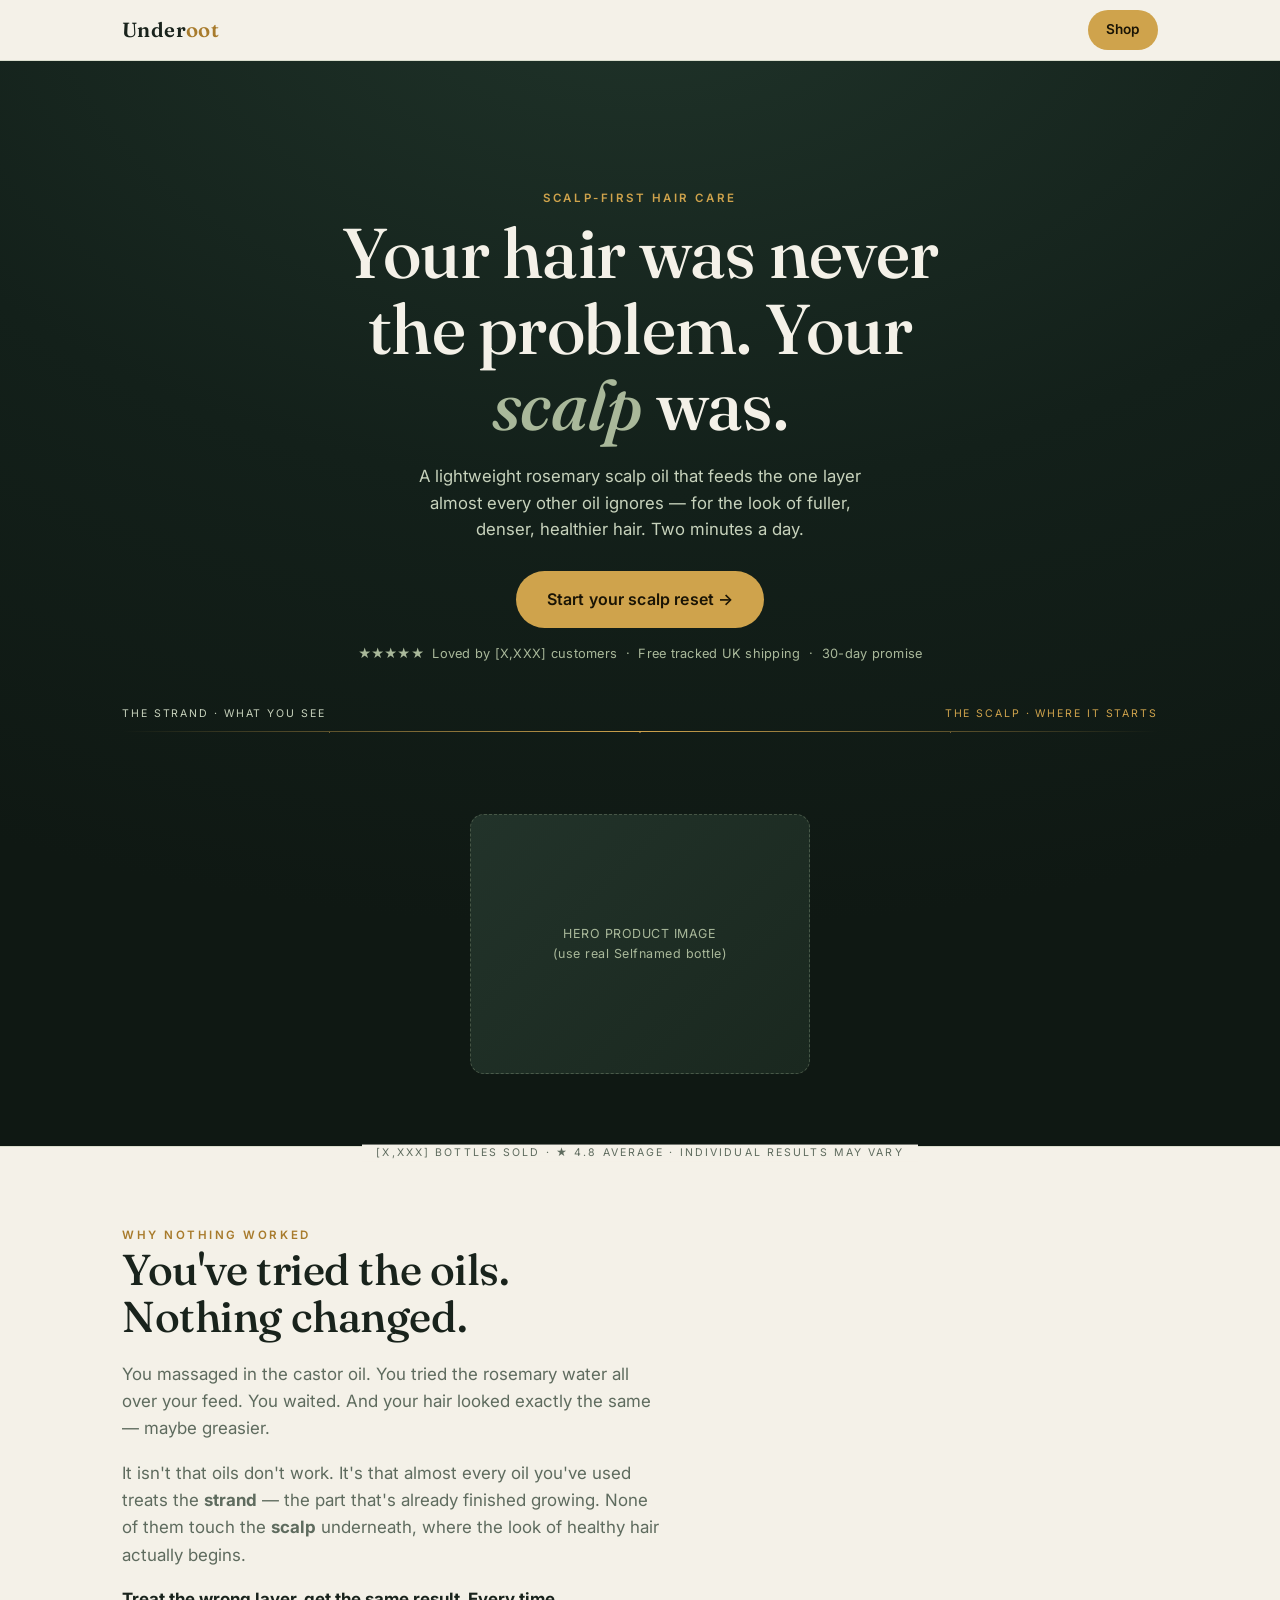
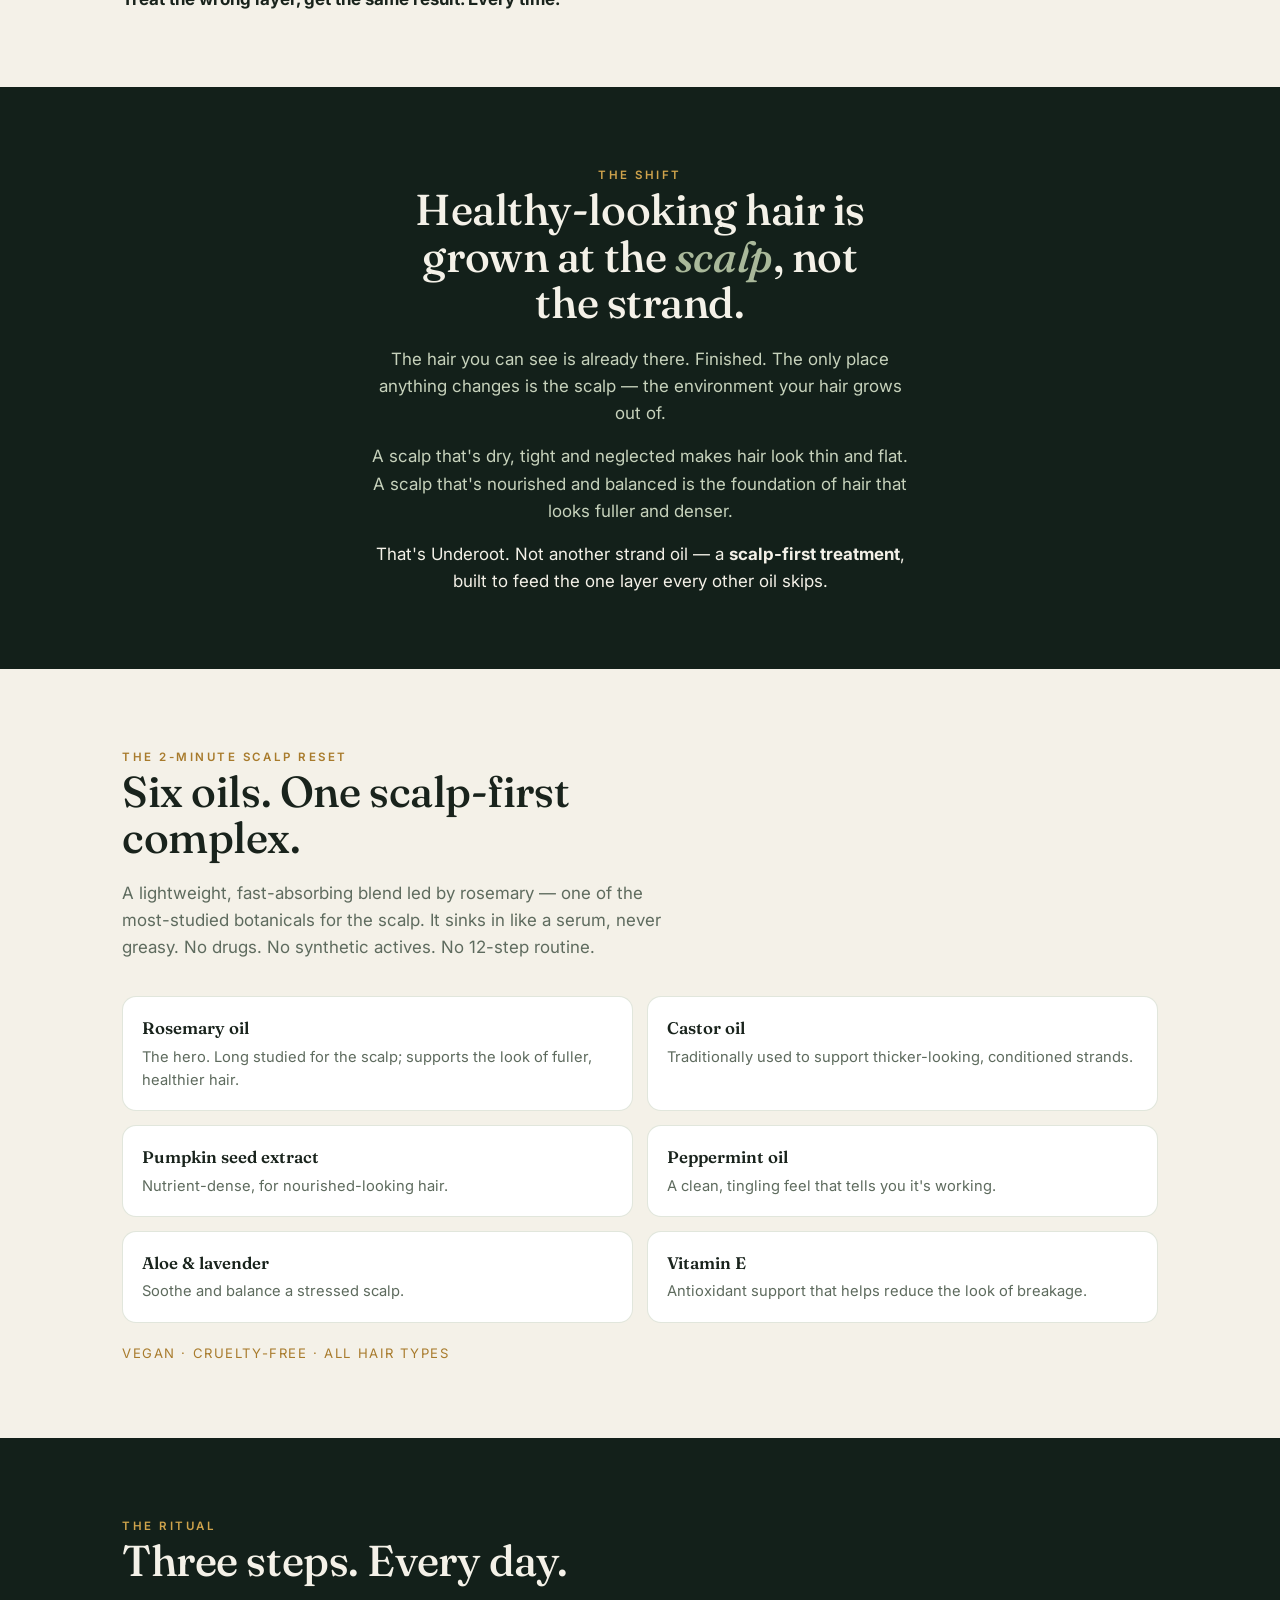
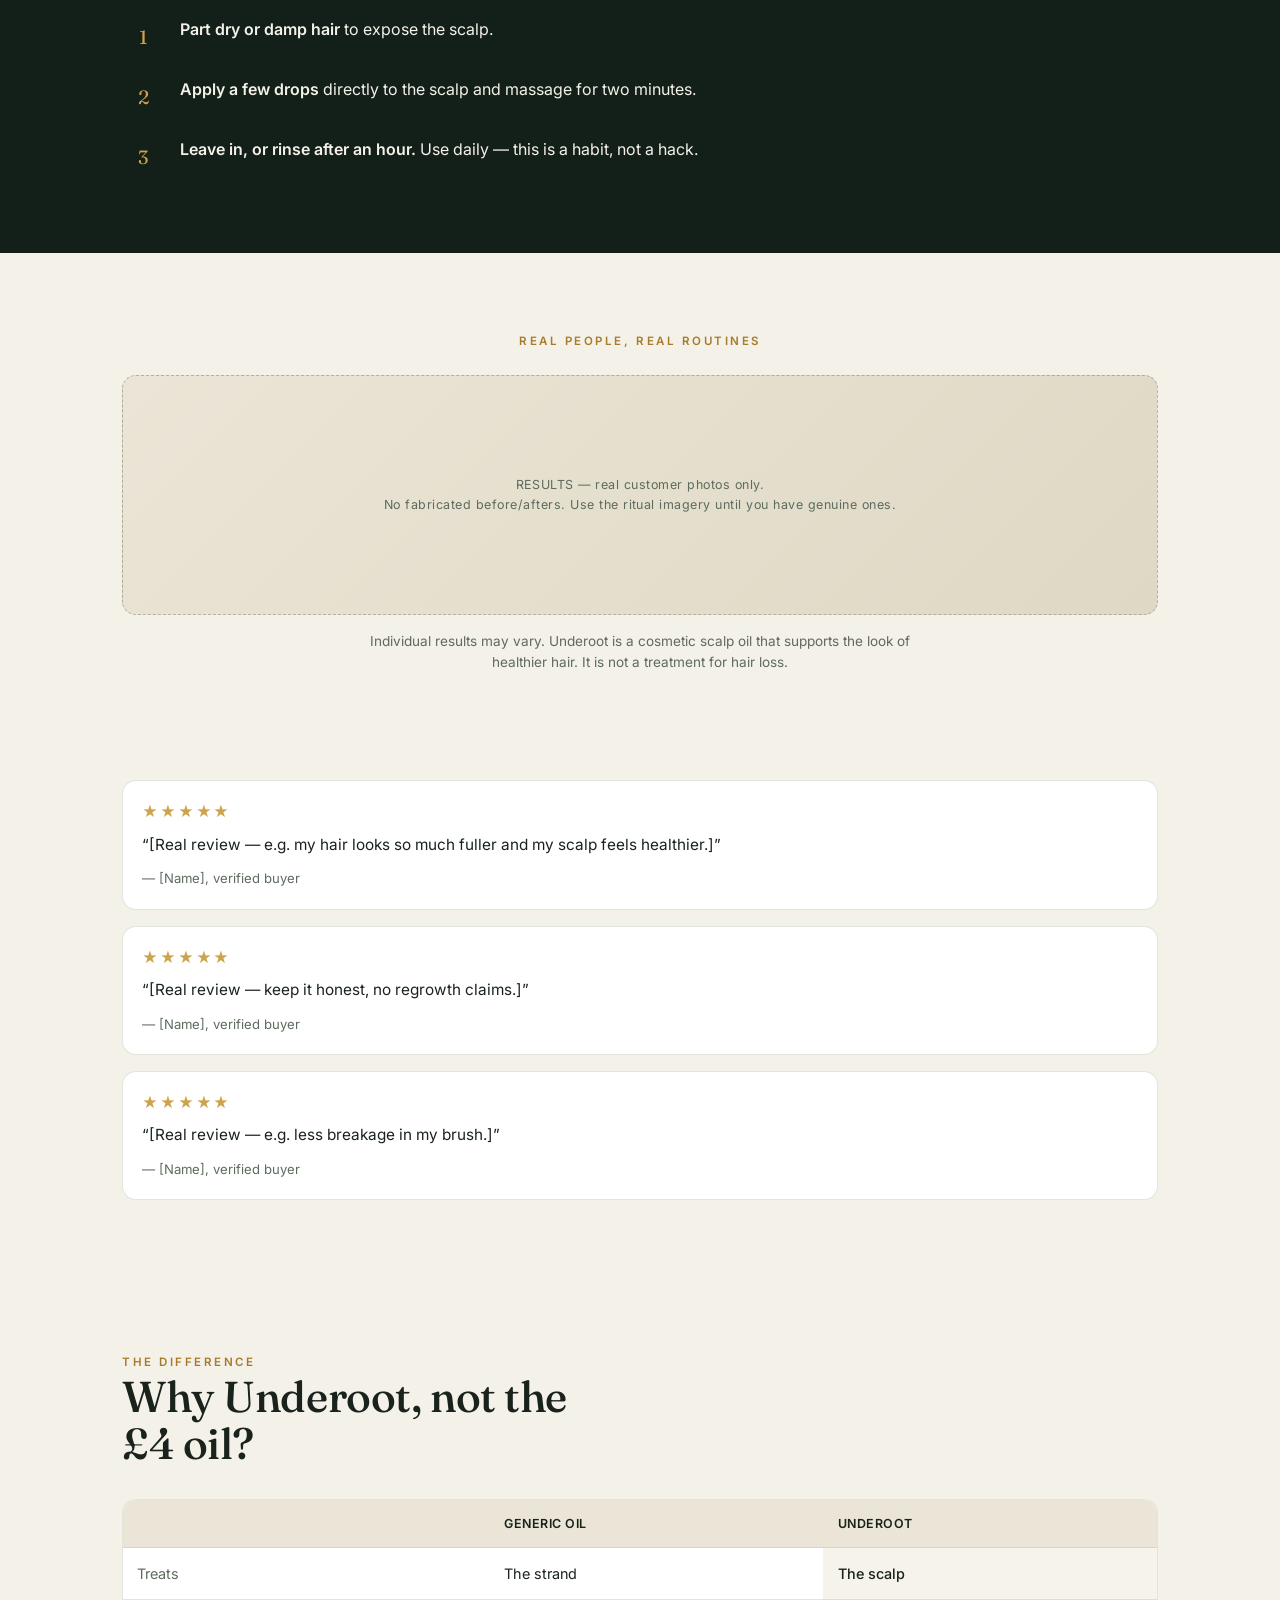
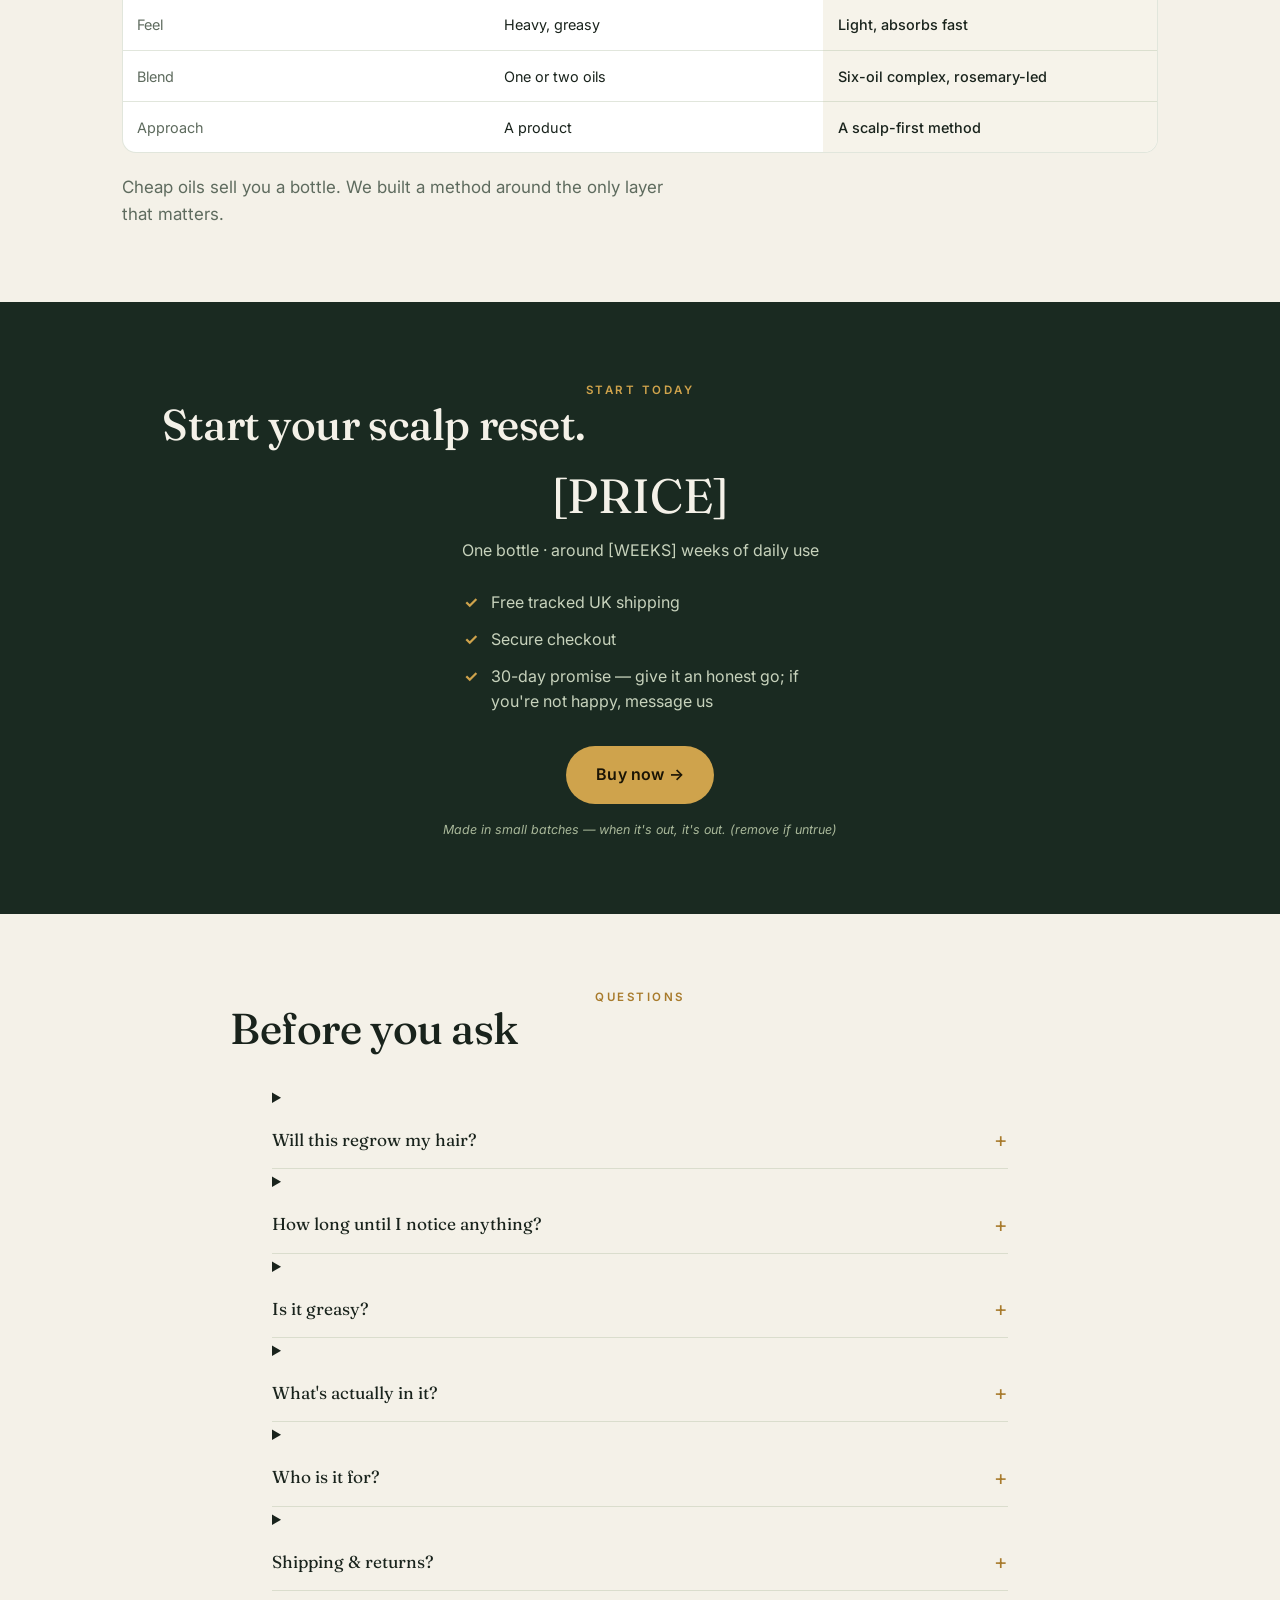
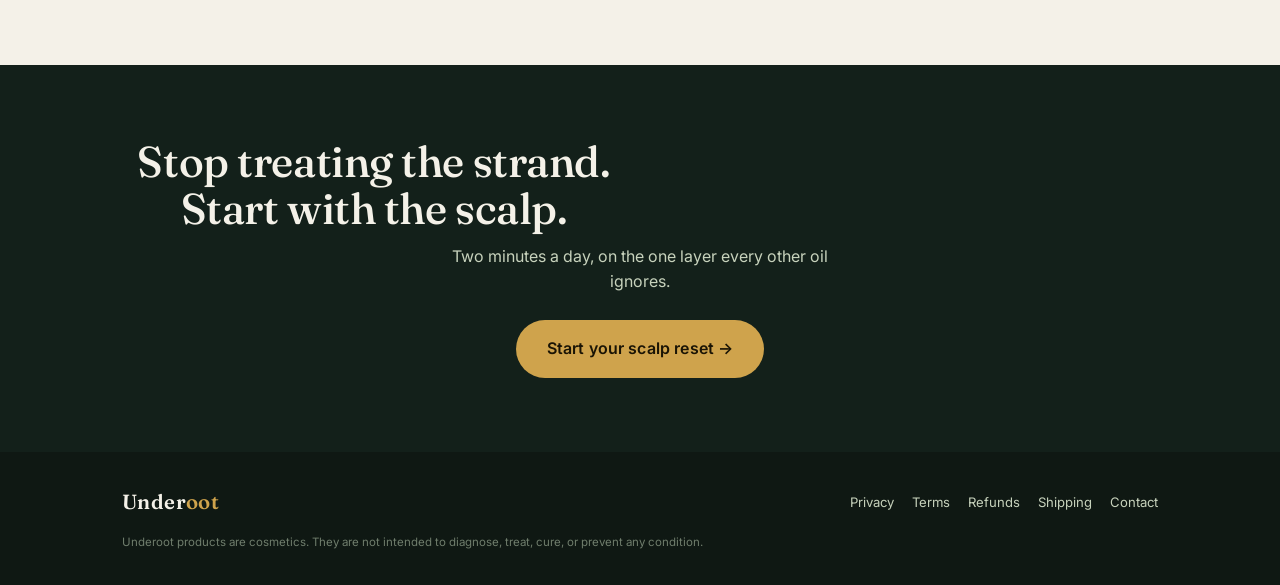
==== index.html @ c4c401a4 "Initial commit: Underoot store site Static single-product store (HTML/CSS, no build step) for Cloudf" ====
<!DOCTYPE html>
<html lang="en-GB">
<head>
<meta charset="UTF-8" />
<meta name="viewport" content="width=device-width, initial-scale=1.0" />
<title>Underoot — Rosemary Scalp Oil | Fuller-looking hair starts at the scalp</title>
<meta name="description" content="A lightweight rosemary scalp oil that feeds the layer every other oil ignores — for the look of fuller, healthier hair. Two minutes a day." />

<!--  ════════════════════════════════════════════════════════════
      FILL BEFORE PUBLISHING
      • [STRIPE_LINK]  → your Stripe Payment Link (every Buy button)
      • [PRICE]        → your price, e.g. £24
      • [WEEKS]        → how long one bottle lasts, e.g. 6–8
      • images         → replace the .ph placeholders (see image-prompts.md)
      • reviews        → replace the 3 placeholder cards with REAL reviews
      • "Organic"      → only keep in the name if the formula is certified organic
      • TikTok pixel   → paste in the slot marked below
      ════════════════════════════════════════════════════════════ -->

<link rel="preconnect" href="https://fonts.googleapis.com" />
<link rel="preconnect" href="https://fonts.gstatic.com" crossorigin />
<link href="https://fonts.googleapis.com/css2?family=Fraunces:ital,opsz,wght@0,9..144,400;0,9..144,500;0,9..144,600;1,9..144,400&family=Inter:wght@400;500;600&display=swap" rel="stylesheet" />

<!-- TIKTOK PIXEL SLOT — paste your pixel script here -->

<style>
  :root{
    --soil:#13201A; --soil-2:#1A2A21; --rosemary:#3E5C46;
    --sage:#A9B89A; --sage-2:#C7D2BC; --oil:#CFA34C; --oil-deep:#A87B2C;
    --paper:#F4F1E8; --paper-2:#EAE5D6; --ink:#19231C; --muted:#5E6B5E;
    --line: rgba(169,184,154,.35);
    --maxw: 1080px;
  }
  *{box-sizing:border-box;margin:0;padding:0}
  html{scroll-behavior:smooth}
  body{font-family:"Inter",system-ui,sans-serif;color:var(--ink);background:var(--paper);line-height:1.6;-webkit-font-smoothing:antialiased}
  h1,h2,h3{font-family:"Fraunces",Georgia,serif;font-weight:500;line-height:1.08;letter-spacing:-.01em}
  img{max-width:100%;display:block}
  a{color:inherit}
  .wrap{max-width:var(--maxw);margin:0 auto;padding:0 22px}
  .eyebrow{font-family:"Inter";font-size:.72rem;font-weight:600;letter-spacing:.22em;text-transform:uppercase;color:var(--oil-deep)}
  .eyebrow.on-dark{color:var(--oil)}

  /* image placeholders */
  .ph{background:linear-gradient(135deg,var(--paper-2),#dfd8c4);border:1px dashed rgba(25,35,28,.25);border-radius:14px;display:flex;align-items:center;justify-content:center;color:var(--muted);font-size:.78rem;letter-spacing:.04em;text-align:center;padding:1rem;min-height:240px}
  .ph.dark{background:linear-gradient(135deg,#22332a,#1a281f);border-color:rgba(169,184,154,.3);color:var(--sage)}

  /* buttons */
  .btn{display:inline-block;background:var(--oil);color:#1a1405;font-weight:600;font-size:1rem;padding:1rem 1.9rem;border-radius:999px;text-decoration:none;letter-spacing:.01em;transition:transform .15s ease, background .2s ease;border:none;cursor:pointer}
  .btn:hover{background:#dcb05c;transform:translateY(-2px)}
  .btn:focus-visible{outline:3px solid var(--rosemary);outline-offset:3px}
  .btn-sm{padding:.6rem 1.15rem;font-size:.85rem}

  /* header */
  header{position:sticky;top:0;z-index:50;background:rgba(244,241,232,.86);backdrop-filter:blur(10px);border-bottom:1px solid var(--line);transition:padding .2s ease}
  .hdr{display:flex;align-items:center;justify-content:space-between;height:60px}
  .mark{font-family:"Fraunces";font-weight:600;font-size:1.28rem;letter-spacing:.02em}
  .mark span{color:var(--oil-deep)}

  /* SURFACE LINE — the signature */
  .surface{position:relative;text-align:center;padding:0;margin:0}
  .surface-line{height:1px;background:var(--line);position:relative}
  .surface-tag{position:relative;display:inline-block;background:var(--paper);padding:0 14px;transform:translateY(-50%);font-size:.66rem;letter-spacing:.2em;text-transform:uppercase;color:var(--muted)}

  /* HERO */
  .hero{background:radial-gradient(120% 90% at 50% -10%, #20342a 0%, var(--soil) 55%, #0f1813 100%);color:var(--paper);position:relative;overflow:hidden}
  .hero .wrap{padding-top:54px;padding-bottom:0}
  .hero h1{font-size:clamp(2.3rem,8vw,4.1rem);color:var(--paper);max-width:14ch;margin:.5rem auto 0;text-align:center}
  .hero h1 em{font-style:italic;color:var(--sage)}
  .hero .sub{max-width:30rem;margin:1.2rem auto 0;text-align:center;color:var(--sage-2);font-size:1.05rem}
  .hero .cta-row{text-align:center;margin-top:1.7rem}
  .hero .trust{text-align:center;color:var(--sage);font-size:.8rem;margin-top:1rem;letter-spacing:.02em}
  .hero .eyebrow{display:block;text-align:center}

  /* the above/below dramatisation */
  .threshold{margin-top:2.6rem;position:relative}
  .threshold .label{display:flex;justify-content:space-between;font-size:.66rem;letter-spacing:.18em;text-transform:uppercase}
  .threshold .above{color:var(--sage-2)}
  .threshold .below{color:var(--oil)}
  .threshold .rule{height:1px;background:linear-gradient(90deg,transparent,var(--oil),transparent);margin:.5rem 0 0}
  .threshold .roots{height:46px;background:
     radial-gradient(2px 2px at 20% 0,var(--oil) 40%,transparent 41%),
     radial-gradient(2px 2px at 50% 0,var(--oil) 40%,transparent 41%),
     radial-gradient(2px 2px at 80% 0,var(--oil) 40%,transparent 41%);
     opacity:.5}
  .hero-prod{max-width:300px;margin:1.4rem auto -2px;position:relative;z-index:2}
  .hero-prod .ph{min-height:260px}

  /* generic section */
  section{padding:74px 0}
  .center{text-align:center}
  .lead{font-size:1.06rem;color:var(--muted);max-width:34rem}
  .center .lead{margin-left:auto;margin-right:auto}
  h2{font-size:clamp(1.8rem,5.5vw,2.7rem);max-width:18ch}
  .center h2{margin-left:auto;margin-right:auto}
  h2 em{font-style:italic;color:var(--rosemary)}

  /* dark argument sections */
  .dark{background:var(--soil);color:var(--paper)}
  .dark h2{color:var(--paper)}
  .dark h2 em{color:var(--sage)}
  .dark .lead{color:var(--sage-2)}

  /* problem */
  .stack > * + *{margin-top:1.1rem}

  /* ingredients grid */
  .ing{display:grid;grid-template-columns:1fr;gap:14px;margin-top:2.2rem}
  .ing .item{background:#fff;border:1px solid var(--line);border-radius:14px;padding:1.1rem 1.2rem}
  .ing .item b{font-family:"Fraunces";font-weight:600;font-size:1.05rem}
  .ing .item p{font-size:.92rem;color:var(--muted);margin-top:.25rem}
  .ing-foot{margin-top:1.3rem;font-size:.82rem;letter-spacing:.12em;text-transform:uppercase;color:var(--oil-deep)}

  /* steps */
  .steps{counter-reset:s;margin-top:2rem;display:grid;gap:18px}
  .steps li{list-style:none;display:flex;gap:16px;align-items:flex-start}
  .steps li::before{counter-increment:s;content:counter(s);flex:0 0 42px;height:42px;border-radius:50%;background:var(--soil);color:var(--oil);font-family:"Fraunces";font-size:1.2rem;display:flex;align-items:center;justify-content:center}
  .steps li b{font-weight:600}

  /* compare table */
  .cmp{margin-top:2rem;border:1px solid var(--line);border-radius:14px;overflow:hidden;background:#fff}
  .cmp .row{display:grid;grid-template-columns:1.1fr 1fr 1fr;font-size:.9rem}
  .cmp .row > div{padding:.85rem .9rem;border-bottom:1px solid var(--line)}
  .cmp .row:last-child > div{border-bottom:none}
  .cmp .head div{font-weight:600;background:var(--paper-2);font-size:.78rem;letter-spacing:.04em;text-transform:uppercase}
  .cmp .row .us{background:#f6f3ea;font-weight:500}
  .cmp .lbl{color:var(--muted)}

  /* reviews */
  .revs{display:grid;gap:16px;margin-top:2rem}
  .rev{background:#fff;border:1px solid var(--line);border-radius:14px;padding:1.2rem}
  .stars{color:var(--oil);letter-spacing:.12em;font-size:.95rem}
  .rev p{margin-top:.5rem;font-size:.96rem}
  .rev .who{margin-top:.7rem;font-size:.82rem;color:var(--muted)}

  /* offer */
  .offer{background:var(--soil-2);color:var(--paper);text-align:center}
  .offer h2{color:var(--paper)}
  .price{font-family:"Fraunces";font-size:3rem;margin:.6rem 0 .2rem}
  .offer ul{list-style:none;margin:1.3rem auto 1.6rem;max-width:22rem;text-align:left}
  .offer ul li{padding:.35rem 0 .35rem 1.7rem;position:relative;color:var(--sage-2)}
  .offer ul li::before{content:"✓";position:absolute;left:0;color:var(--oil);font-weight:700}
  .small-batch{font-size:.78rem;color:var(--sage);margin-top:1rem;font-style:italic}

  /* faq */
  .faq{max-width:46rem;margin:2rem auto 0}
  .q{border-bottom:1px solid var(--line)}
  .q button{width:100%;text-align:left;background:none;border:none;padding:1.15rem 2rem 1.15rem 0;font-family:"Fraunces";font-size:1.08rem;color:var(--ink);cursor:pointer;position:relative}
  .q button::after{content:"+";position:absolute;right:0;top:50%;transform:translateY(-50%);font-family:"Inter";color:var(--oil-deep);font-size:1.3rem;transition:transform .2s}
  .q[open] button::after{content:"–"}
  .q .a{padding:0 0 1.15rem;color:var(--muted);font-size:.96rem;max-width:42rem}

  /* final + footer */
  .final{background:var(--soil);color:var(--paper);text-align:center}
  .final h2{color:var(--paper);margin-bottom:.7rem}
  .final p{color:var(--sage-2);max-width:26rem;margin:0 auto 1.6rem}
  footer{background:#0f1813;color:var(--sage);padding:34px 0;font-size:.82rem}
  .foot{display:flex;flex-wrap:wrap;gap:10px 22px;align-items:center;justify-content:space-between}
  .foot a{color:var(--sage-2);text-decoration:none}
  .foot a:hover{color:var(--oil)}
  .disc{color:#6f7d6c;font-size:.72rem;margin-top:14px;max-width:46rem}

  /* reveal */
  .rv{opacity:0;transform:translateY(14px);transition:opacity .6s ease,transform .6s ease}
  .rv.in{opacity:1;transform:none}
  @media (prefers-reduced-motion:reduce){.rv{opacity:1;transform:none;transition:none}}

  /* larger screens */
  @media(min-width:760px){
    .ing{grid-template-columns:1fr 1fr}
    .hero-prod{max-width:340px}
    .hero h1{font-size:clamp(3rem,6vw,4.4rem)}
    .threshold .roots{height:60px}
  }
</style>
</head>
<body>

<header>
  <div class="wrap hdr">
    <div class="mark">Under<span>oot</span></div>
    <a class="btn btn-sm" href="[STRIPE_LINK]">Shop</a>
  </div>
</header>

<!-- HERO -->
<section class="hero">
  <div class="wrap">
    <span class="eyebrow on-dark">Scalp-first hair care</span>
    <h1>Your hair was never the problem. Your <em>scalp</em> was.</h1>
    <p class="sub">A lightweight rosemary scalp oil that feeds the one layer almost every other oil ignores — for the look of fuller, denser, healthier hair. Two minutes a day.</p>
    <div class="cta-row"><a class="btn" href="[STRIPE_LINK]">Start your scalp reset →</a></div>
    <p class="trust">★★★★★ &nbsp;Loved by [X,XXX] customers &nbsp;·&nbsp; Free tracked UK shipping &nbsp;·&nbsp; 30-day promise</p>

    <div class="threshold">
      <div class="label"><span class="above">The strand · what you see</span><span class="below">The scalp · where it starts</span></div>
      <div class="rule"></div>
      <div class="roots"></div>
    </div>
    <div class="hero-prod"><div class="ph dark">HERO PRODUCT IMAGE<br>(use real Selfnamed bottle)</div></div>
  </div>
</section>

<!-- social proof bar -->
<div class="surface"><div class="surface-line"><span class="surface-tag">[X,XXX] bottles sold · ★ 4.8 average · individual results may vary</span></div></div>

<!-- PROBLEM -->
<section>
  <div class="wrap rv">
    <span class="eyebrow">Why nothing worked</span>
    <h2>You've tried the oils. Nothing changed.</h2>
    <div class="stack" style="margin-top:1.3rem">
      <p class="lead">You massaged in the castor oil. You tried the rosemary water all over your feed. You waited. And your hair looked exactly the same — maybe greasier.</p>
      <p class="lead">It isn't that oils don't work. It's that almost every oil you've used treats the <b>strand</b> — the part that's already finished growing. None of them touch the <b>scalp</b> underneath, where the look of healthy hair actually begins.</p>
      <p class="lead" style="color:var(--ink)"><b>Treat the wrong layer, get the same result. Every time.</b></p>
    </div>
  </div>
</section>

<!-- MECHANISM (dark argument) -->
<section class="dark">
  <div class="wrap center rv">
    <span class="eyebrow on-dark">The shift</span>
    <h2>Healthy-looking hair is grown at the <em>scalp</em>, not the strand.</h2>
    <p class="lead" style="margin-top:1.2rem">The hair you can see is already there. Finished. The only place anything changes is the scalp — the environment your hair grows out of.</p>
    <p class="lead" style="margin-top:1rem">A scalp that's dry, tight and neglected makes hair look thin and flat. A scalp that's nourished and balanced is the foundation of hair that looks fuller and denser.</p>
    <p class="lead" style="margin-top:1rem;color:var(--paper)">That's Underoot. Not another strand oil — a <b>scalp-first treatment</b>, built to feed the one layer every other oil skips.</p>
  </div>
</section>

<!-- PRODUCT + INGREDIENTS -->
<section>
  <div class="wrap rv">
    <span class="eyebrow">The 2-minute scalp reset</span>
    <h2>Six oils. One scalp-first complex.</h2>
    <p class="lead" style="margin-top:1.1rem">A lightweight, fast-absorbing blend led by rosemary — one of the most-studied botanicals for the scalp. It sinks in like a serum, never greasy. No drugs. No synthetic actives. No 12-step routine.</p>
    <div class="ing">
      <div class="item"><b>Rosemary oil</b><p>The hero. Long studied for the scalp; supports the look of fuller, healthier hair.</p></div>
      <div class="item"><b>Castor oil</b><p>Traditionally used to support thicker-looking, conditioned strands.</p></div>
      <div class="item"><b>Pumpkin seed extract</b><p>Nutrient-dense, for nourished-looking hair.</p></div>
      <div class="item"><b>Peppermint oil</b><p>A clean, tingling feel that tells you it's working.</p></div>
      <div class="item"><b>Aloe &amp; lavender</b><p>Soothe and balance a stressed scalp.</p></div>
      <div class="item"><b>Vitamin E</b><p>Antioxidant support that helps reduce the look of breakage.</p></div>
    </div>
    <p class="ing-foot">Vegan · cruelty-free · all hair types</p>
  </div>
</section>

<!-- HOW TO USE -->
<section class="dark">
  <div class="wrap rv">
    <span class="eyebrow on-dark">The ritual</span>
    <h2>Three steps. Every day.</h2>
    <ul class="steps">
      <li><div><b>Part dry or damp hair</b> to expose the scalp.</div></li>
      <li><div><b>Apply a few drops</b> directly to the scalp and massage for two minutes.</div></li>
      <li><div><b>Leave in, or rinse after an hour.</b> Use daily — this is a habit, not a hack.</div></li>
    </ul>
  </div>
</section>

<!-- RESULTS placeholder -->
<section>
  <div class="wrap center rv">
    <span class="eyebrow">Real people, real routines</span>
    <div class="ph" style="margin-top:1.4rem">RESULTS — real customer photos only.<br>No fabricated before/afters. Use the ritual imagery until you have genuine ones.</div>
    <p class="lead" style="margin-top:1rem;font-size:.85rem">Individual results may vary. Underoot is a cosmetic scalp oil that supports the look of healthier hair. It is not a treatment for hair loss.</p>
  </div>
</section>

<!-- REVIEWS placeholder -->
<section style="padding-top:0">
  <div class="wrap rv">
    <div class="revs">
      <!-- REPLACE WITH REAL REVIEWS -->
      <div class="rev"><div class="stars">★★★★★</div><p>“[Real review — e.g. my hair looks so much fuller and my scalp feels healthier.]”</p><div class="who">— [Name], verified buyer</div></div>
      <div class="rev"><div class="stars">★★★★★</div><p>“[Real review — keep it honest, no regrowth claims.]”</p><div class="who">— [Name], verified buyer</div></div>
      <div class="rev"><div class="stars">★★★★★</div><p>“[Real review — e.g. less breakage in my brush.]”</p><div class="who">— [Name], verified buyer</div></div>
    </div>
  </div>
</section>

<!-- WHY US -->
<section>
  <div class="wrap rv">
    <span class="eyebrow">The difference</span>
    <h2>Why Underoot, not the £4 oil?</h2>
    <div class="cmp">
      <div class="row head"><div></div><div>Generic oil</div><div>Underoot</div></div>
      <div class="row"><div class="lbl">Treats</div><div>The strand</div><div class="us">The scalp</div></div>
      <div class="row"><div class="lbl">Feel</div><div>Heavy, greasy</div><div class="us">Light, absorbs fast</div></div>
      <div class="row"><div class="lbl">Blend</div><div>One or two oils</div><div class="us">Six-oil complex, rosemary-led</div></div>
      <div class="row"><div class="lbl">Approach</div><div>A product</div><div class="us">A scalp-first method</div></div>
    </div>
    <p class="lead" style="margin-top:1.3rem">Cheap oils sell you a bottle. We built a method around the only layer that matters.</p>
  </div>
</section>

<!-- OFFER -->
<section class="offer">
  <div class="wrap rv">
    <span class="eyebrow on-dark">Start today</span>
    <h2>Start your scalp reset.</h2>
    <div class="price">[PRICE]</div>
    <p style="color:var(--sage-2)">One bottle · around [WEEKS] weeks of daily use</p>
    <ul>
      <li>Free tracked UK shipping</li>
      <li>Secure checkout</li>
      <li>30-day promise — give it an honest go; if you're not happy, message us</li>
    </ul>
    <a class="btn" href="[STRIPE_LINK]">Buy now →</a>
    <p class="small-batch">Made in small batches — when it's out, it's out. (remove if untrue)</p>
  </div>
</section>

<!-- FAQ -->
<section>
  <div class="wrap rv">
    <span class="eyebrow center" style="display:block;text-align:center">Questions</span>
    <h2 class="center">Before you ask</h2>
    <div class="faq">
      <details class="q"><summary><button type="button">Will this regrow my hair?</button></summary><div class="a">No — and any oil that promises that is lying to you. Underoot is a cosmetic scalp oil, not a medicine. It supports a healthier-looking scalp and the look of fuller, denser hair; it does not treat hair loss or baldness. Results vary from person to person.</div></details>
      <details class="q"><summary><button type="button">How long until I notice anything?</button></summary><div class="a">Hair changes slowly. Give it consistent daily use over several weeks. There's no overnight version — anyone who tells you otherwise is selling a fantasy.</div></details>
      <details class="q"><summary><button type="button">Is it greasy?</button></summary><div class="a">No. It's lightweight and absorbs like a serum, so you can use it and get on with your day.</div></details>
      <details class="q"><summary><button type="button">What's actually in it?</button></summary><div class="a">Six plant oils led by rosemary — the full list is above. Vegan, cruelty-free, no synthetic actives.</div></details>
      <details class="q"><summary><button type="button">Who is it for?</button></summary><div class="a">Anyone who wants fuller, healthier-looking hair and has been let down by oils that sit on top and do nothing. All hair types.</div></details>
      <details class="q"><summary><button type="button">Shipping &amp; returns?</button></summary><div class="a">[Free tracked UK shipping, ~X days. 30-day promise — fill in your policy.]</div></details>
    </div>
  </div>
</section>

<!-- FINAL -->
<section class="final">
  <div class="wrap rv">
    <h2>Stop treating the strand.<br>Start with the scalp.</h2>
    <p>Two minutes a day, on the one layer every other oil ignores.</p>
    <a class="btn" href="[STRIPE_LINK]">Start your scalp reset →</a>
  </div>
</section>

<footer>
  <div class="wrap">
    <div class="foot">
      <div class="mark" style="color:var(--paper)">Under<span style="color:var(--oil)">oot</span></div>
      <div style="display:flex;gap:18px;flex-wrap:wrap">
        <a href="/privacy">Privacy</a><a href="/terms">Terms</a><a href="/refunds">Refunds</a><a href="/shipping">Shipping</a><a href="/contact">Contact</a>
      </div>
    </div>
    <p class="disc">Underoot products are cosmetics. They are not intended to diagnose, treat, cure, or prevent any condition.</p>
  </div>
</footer>

<script>
  // reveal on scroll
  const rv=document.querySelectorAll('.rv');
  if('IntersectionObserver' in window && !matchMedia('(prefers-reduced-motion:reduce)').matches){
    const io=new IntersectionObserver((es)=>es.forEach(e=>{if(e.isIntersecting){e.target.classList.add('in');io.unobserve(e.target)}}),{threshold:.12});
    rv.forEach(el=>io.observe(el));
  } else { rv.forEach(el=>el.classList.add('in')); }

  // single-open FAQ
  const ds=document.querySelectorAll('.faq details');
  ds.forEach(d=>d.addEventListener('toggle',()=>{ if(d.open) ds.forEach(o=>{if(o!==d)o.open=false}); }));
</script>
</body>
</html>
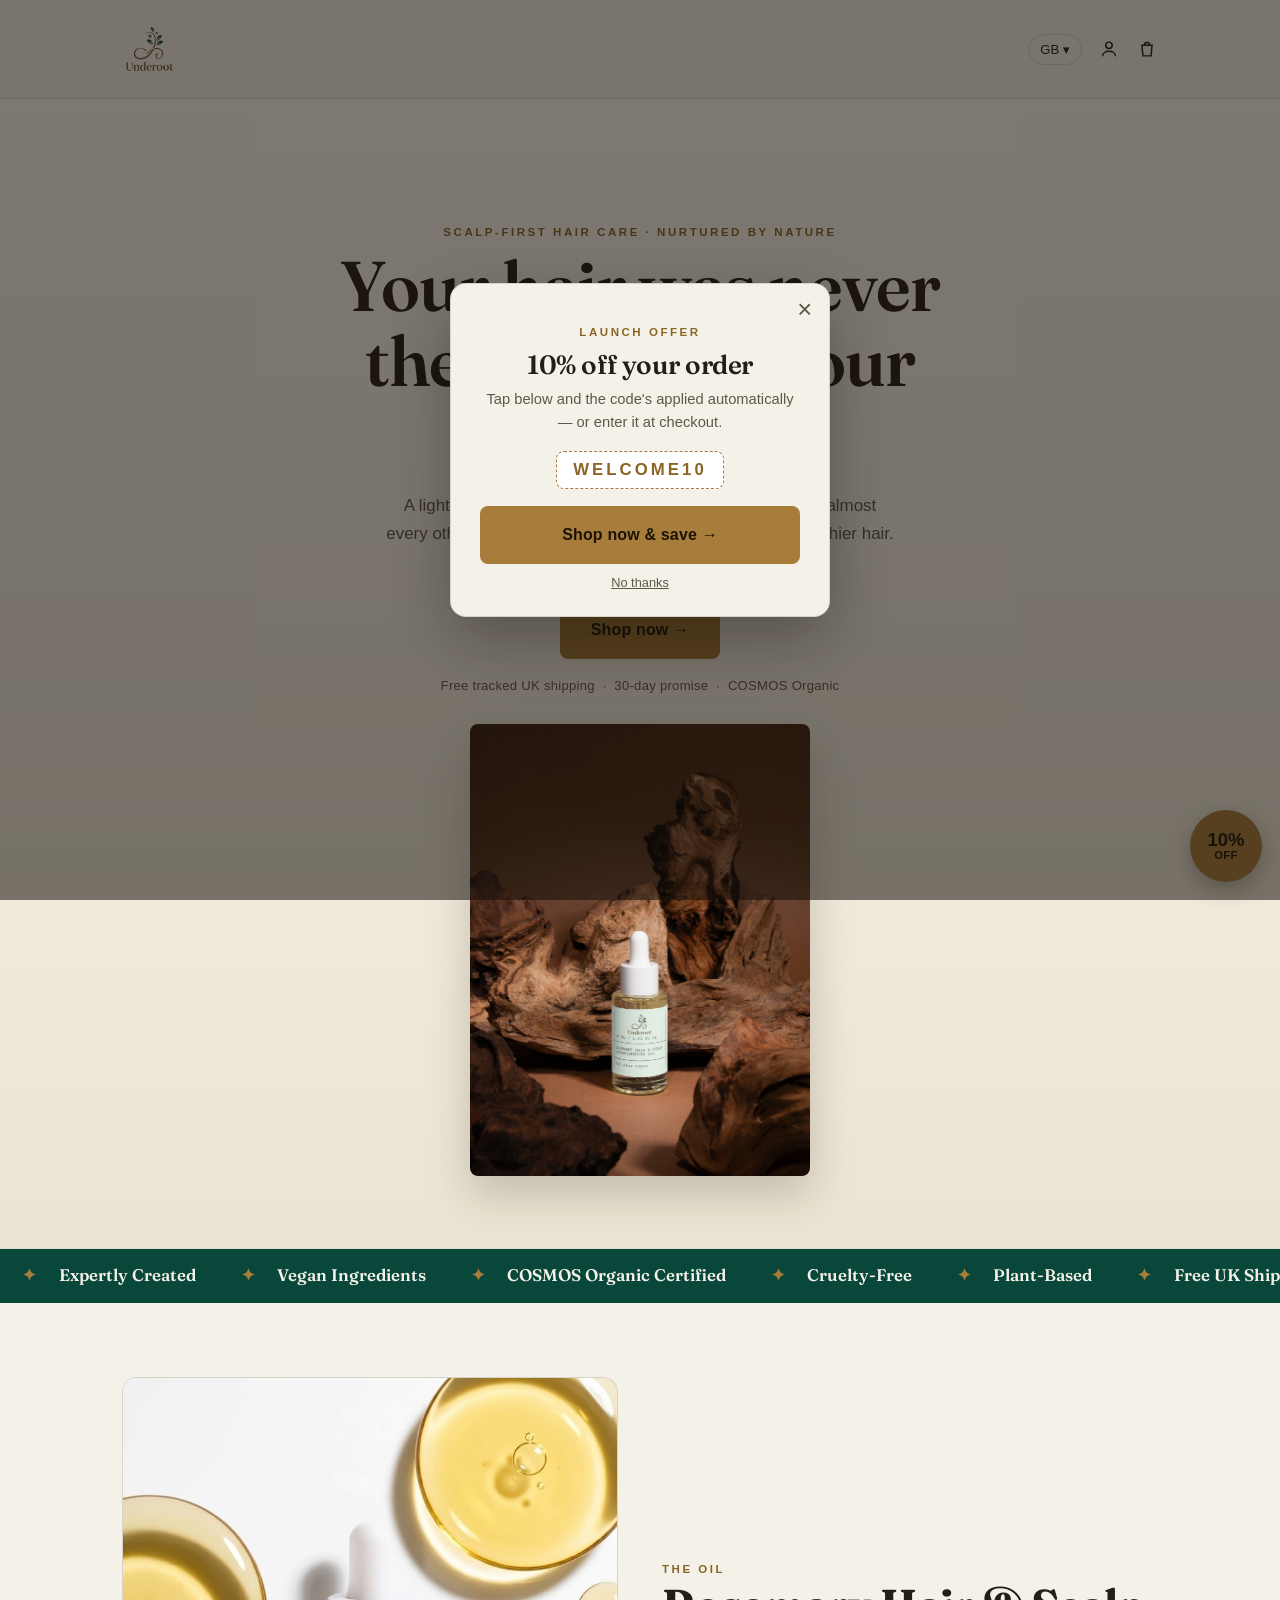
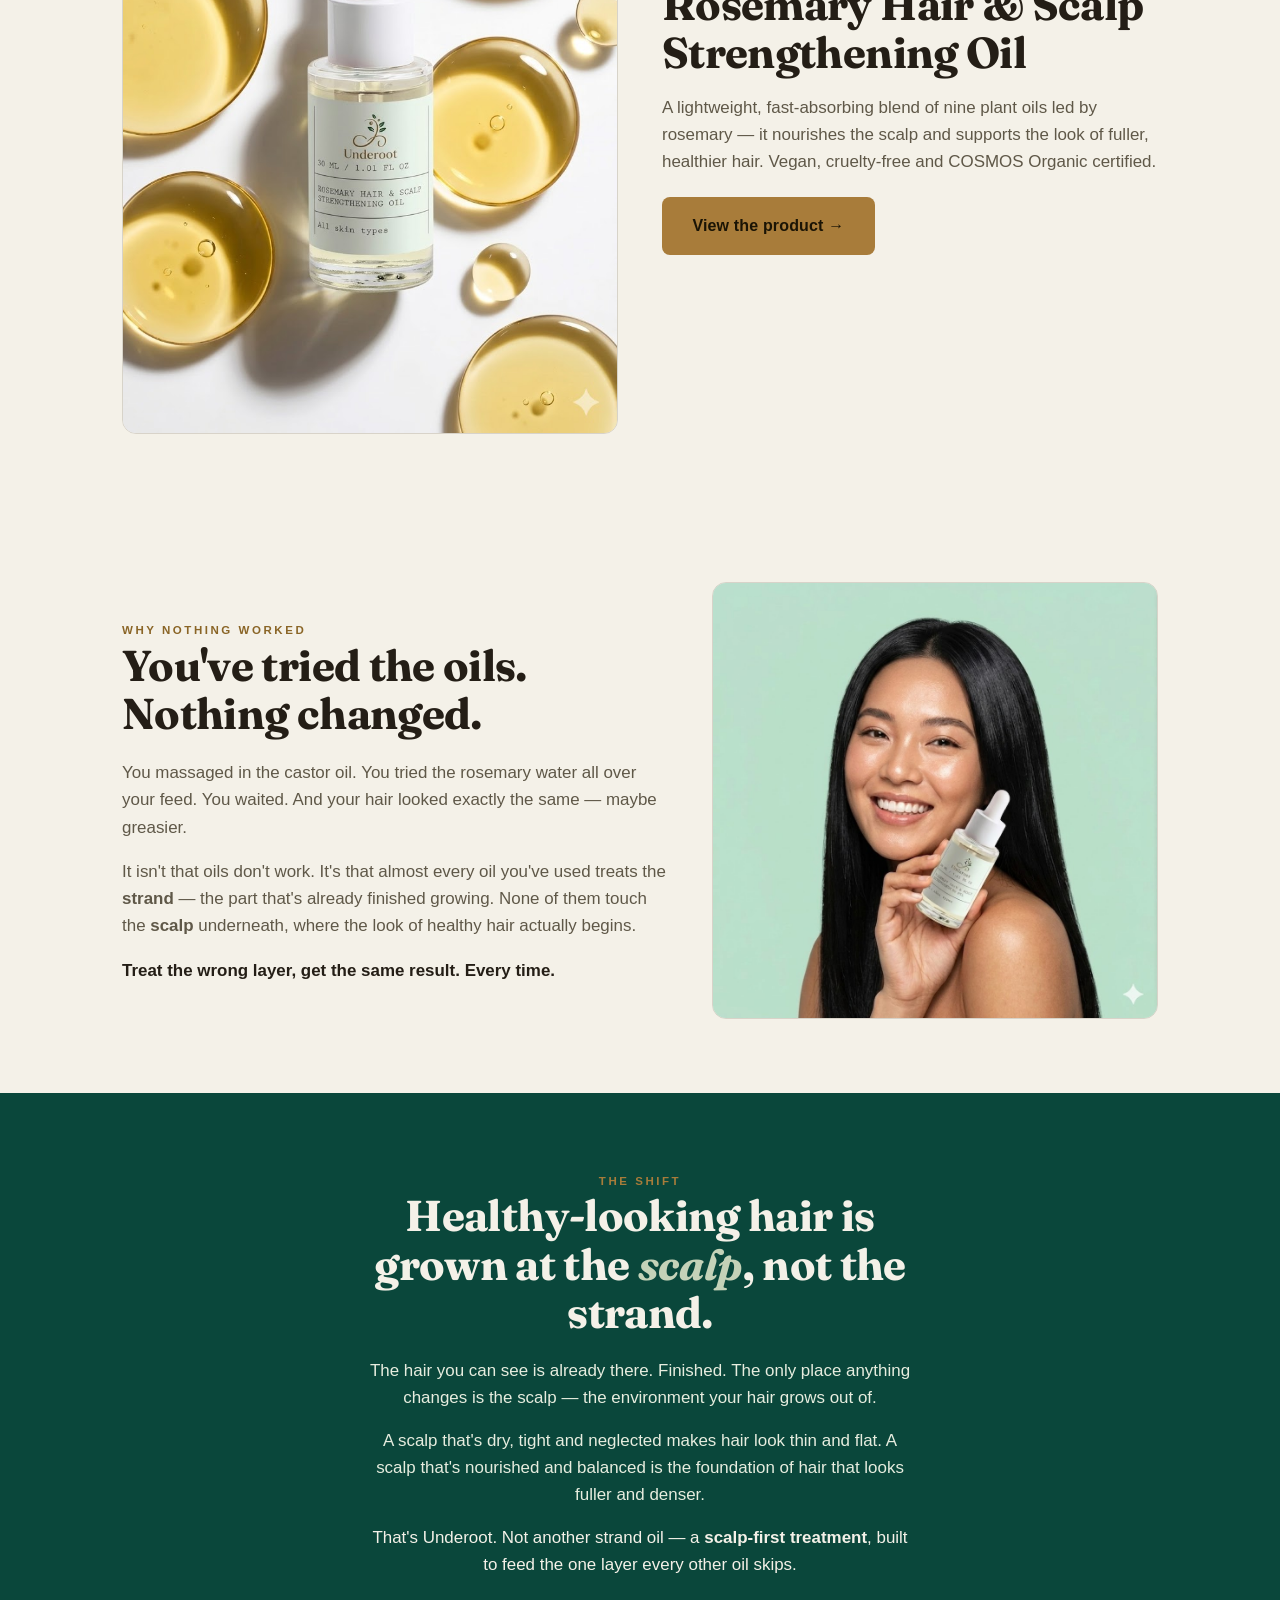
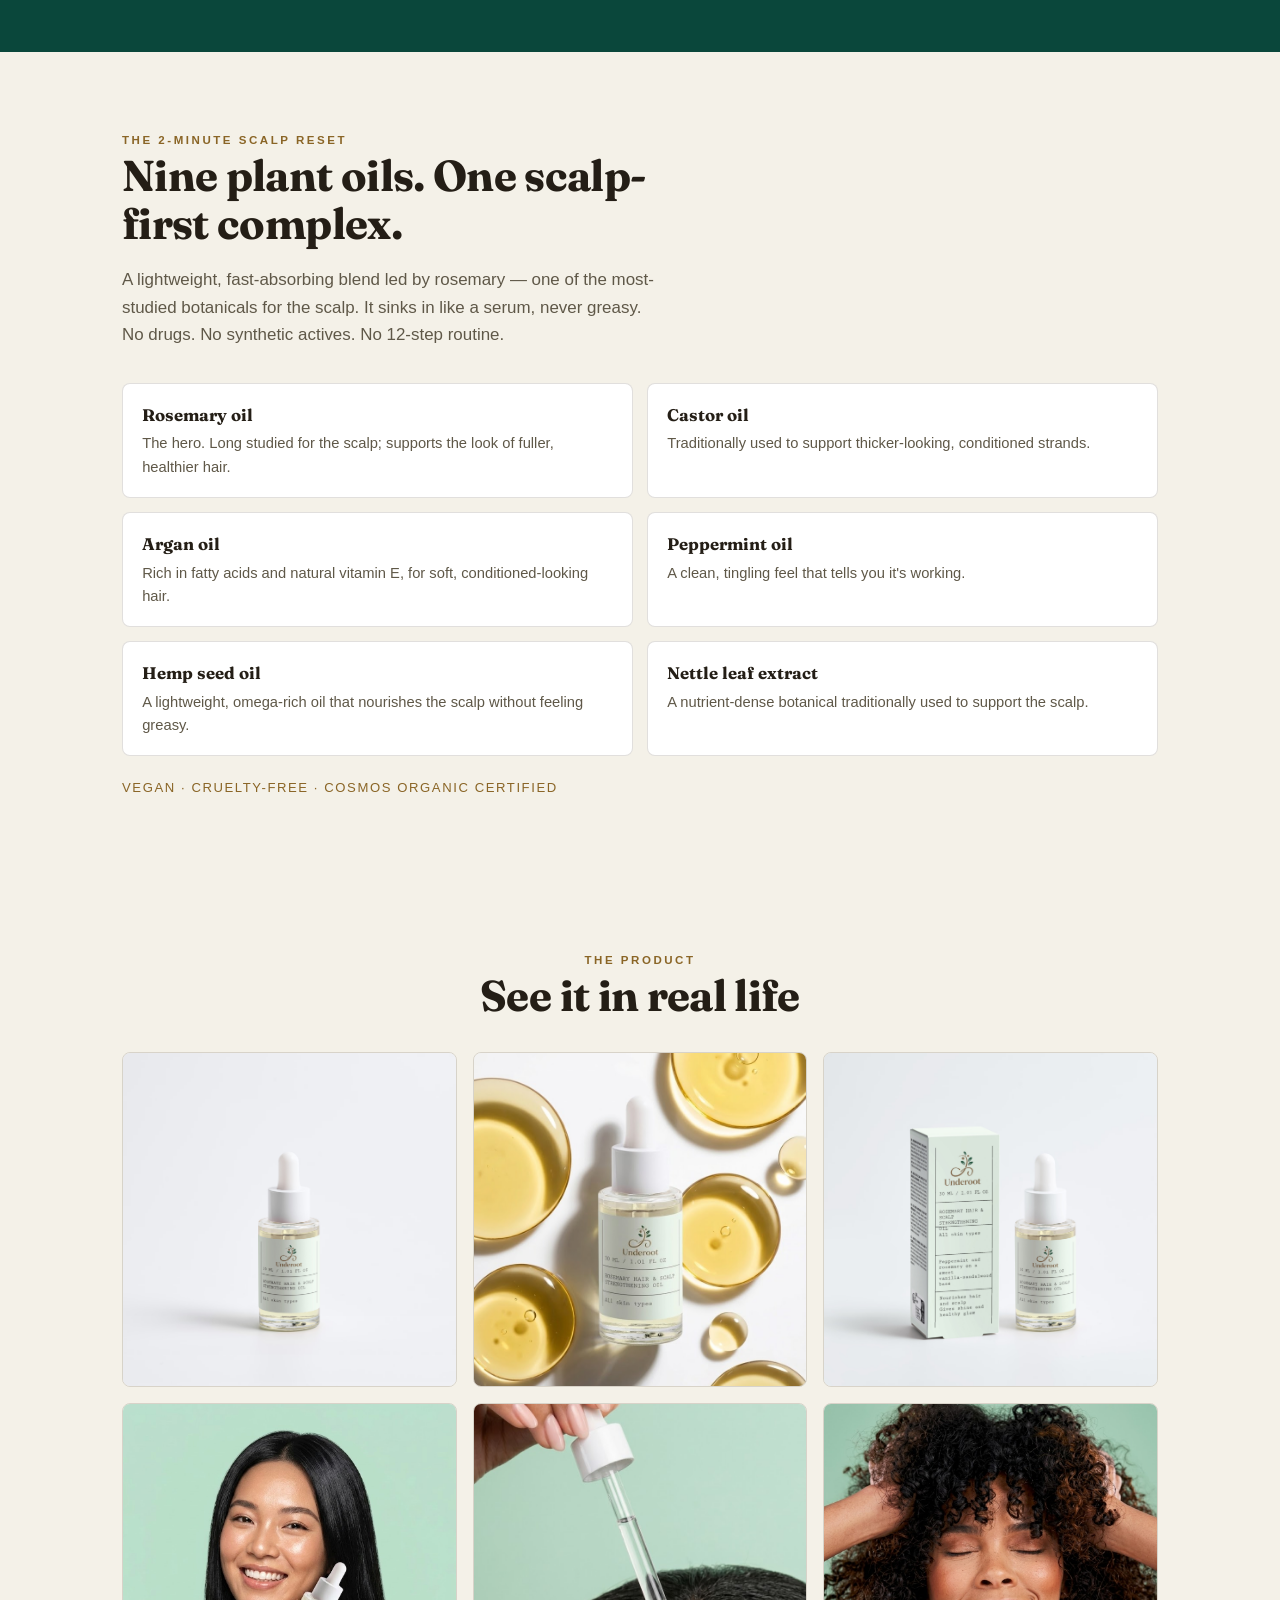
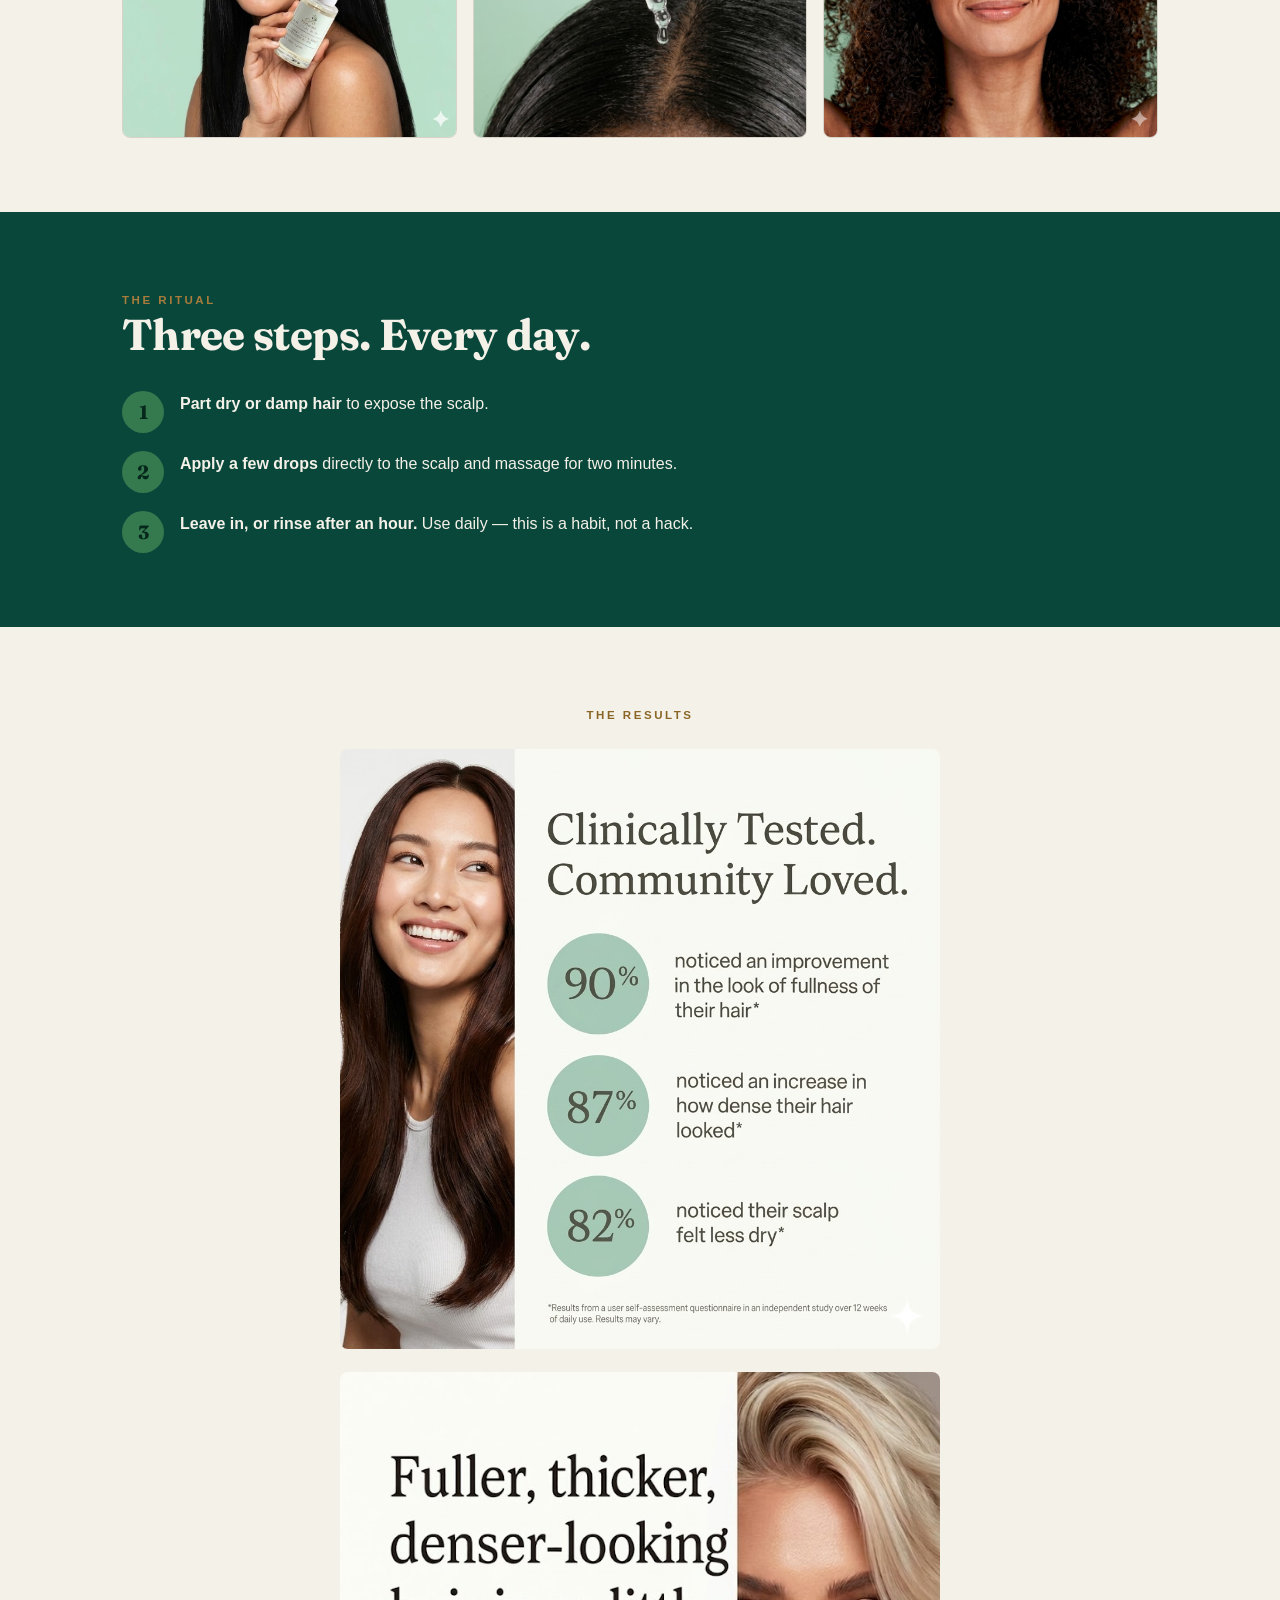
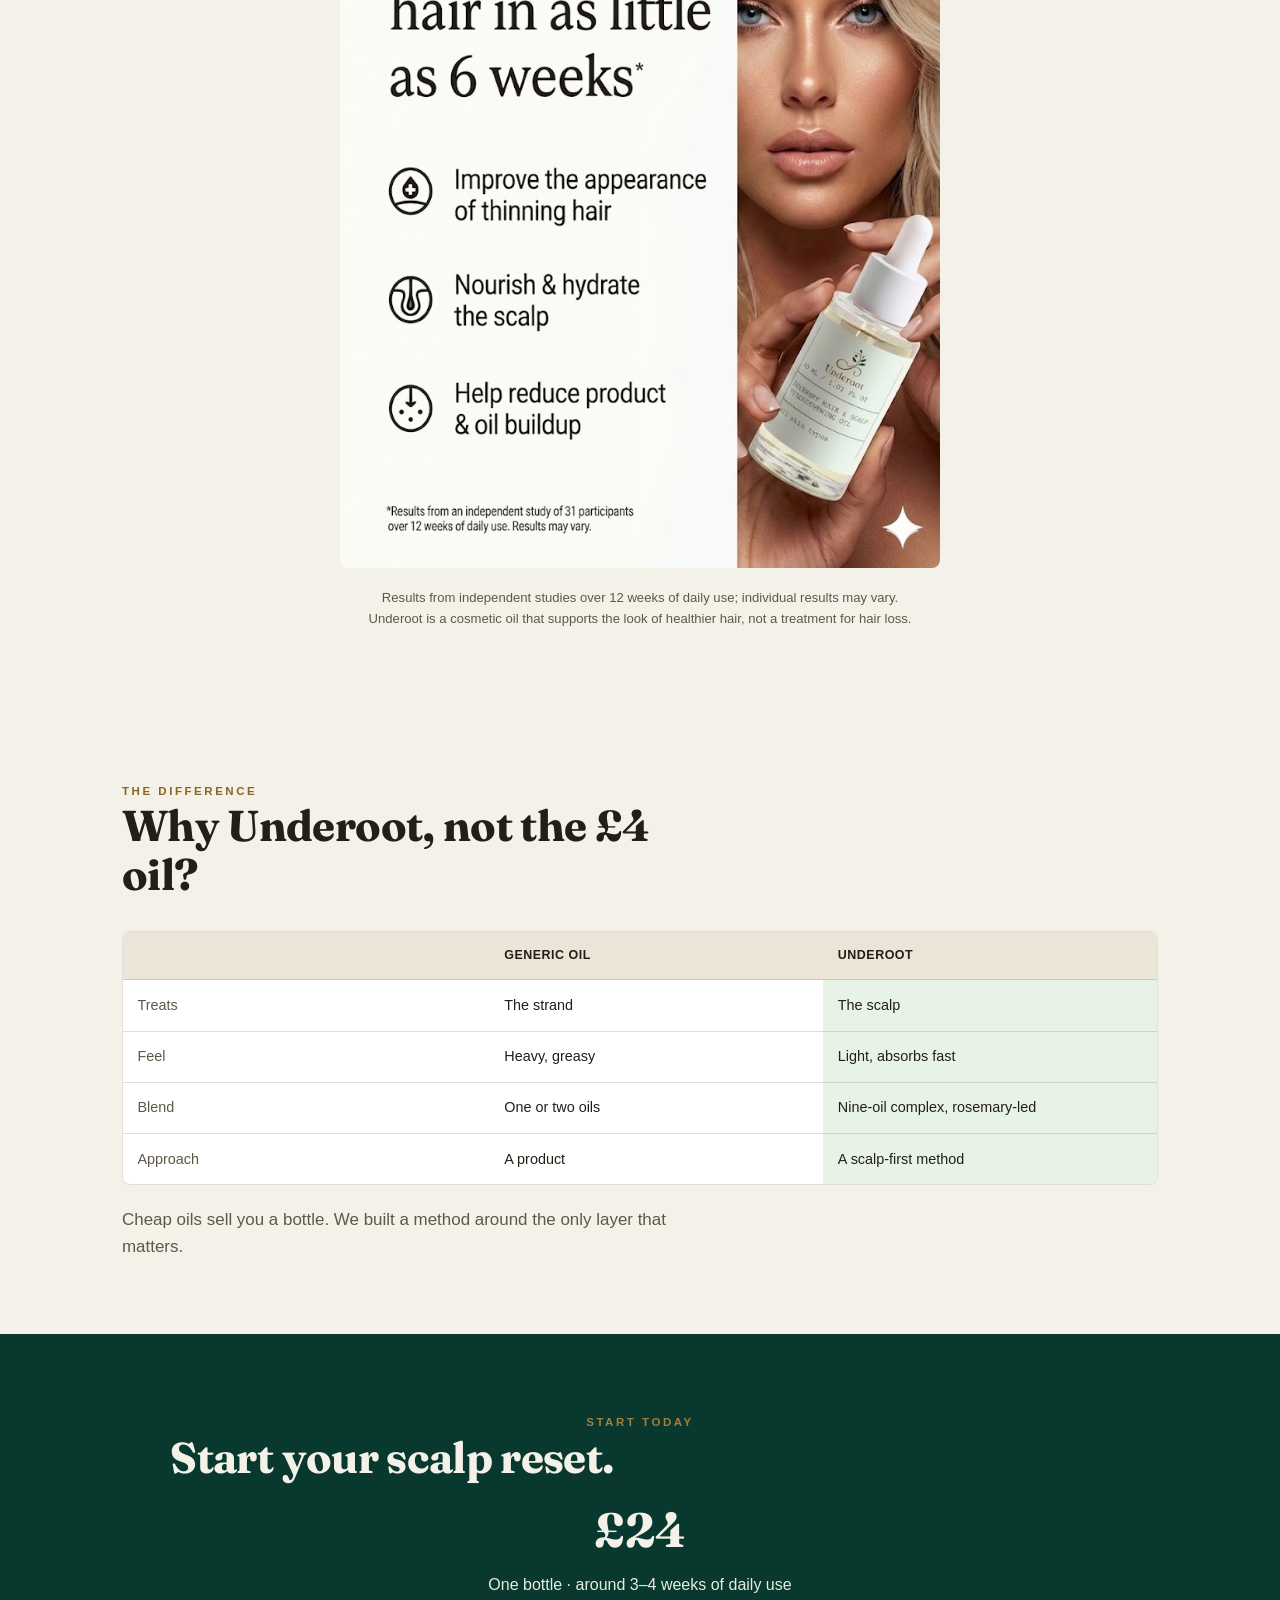
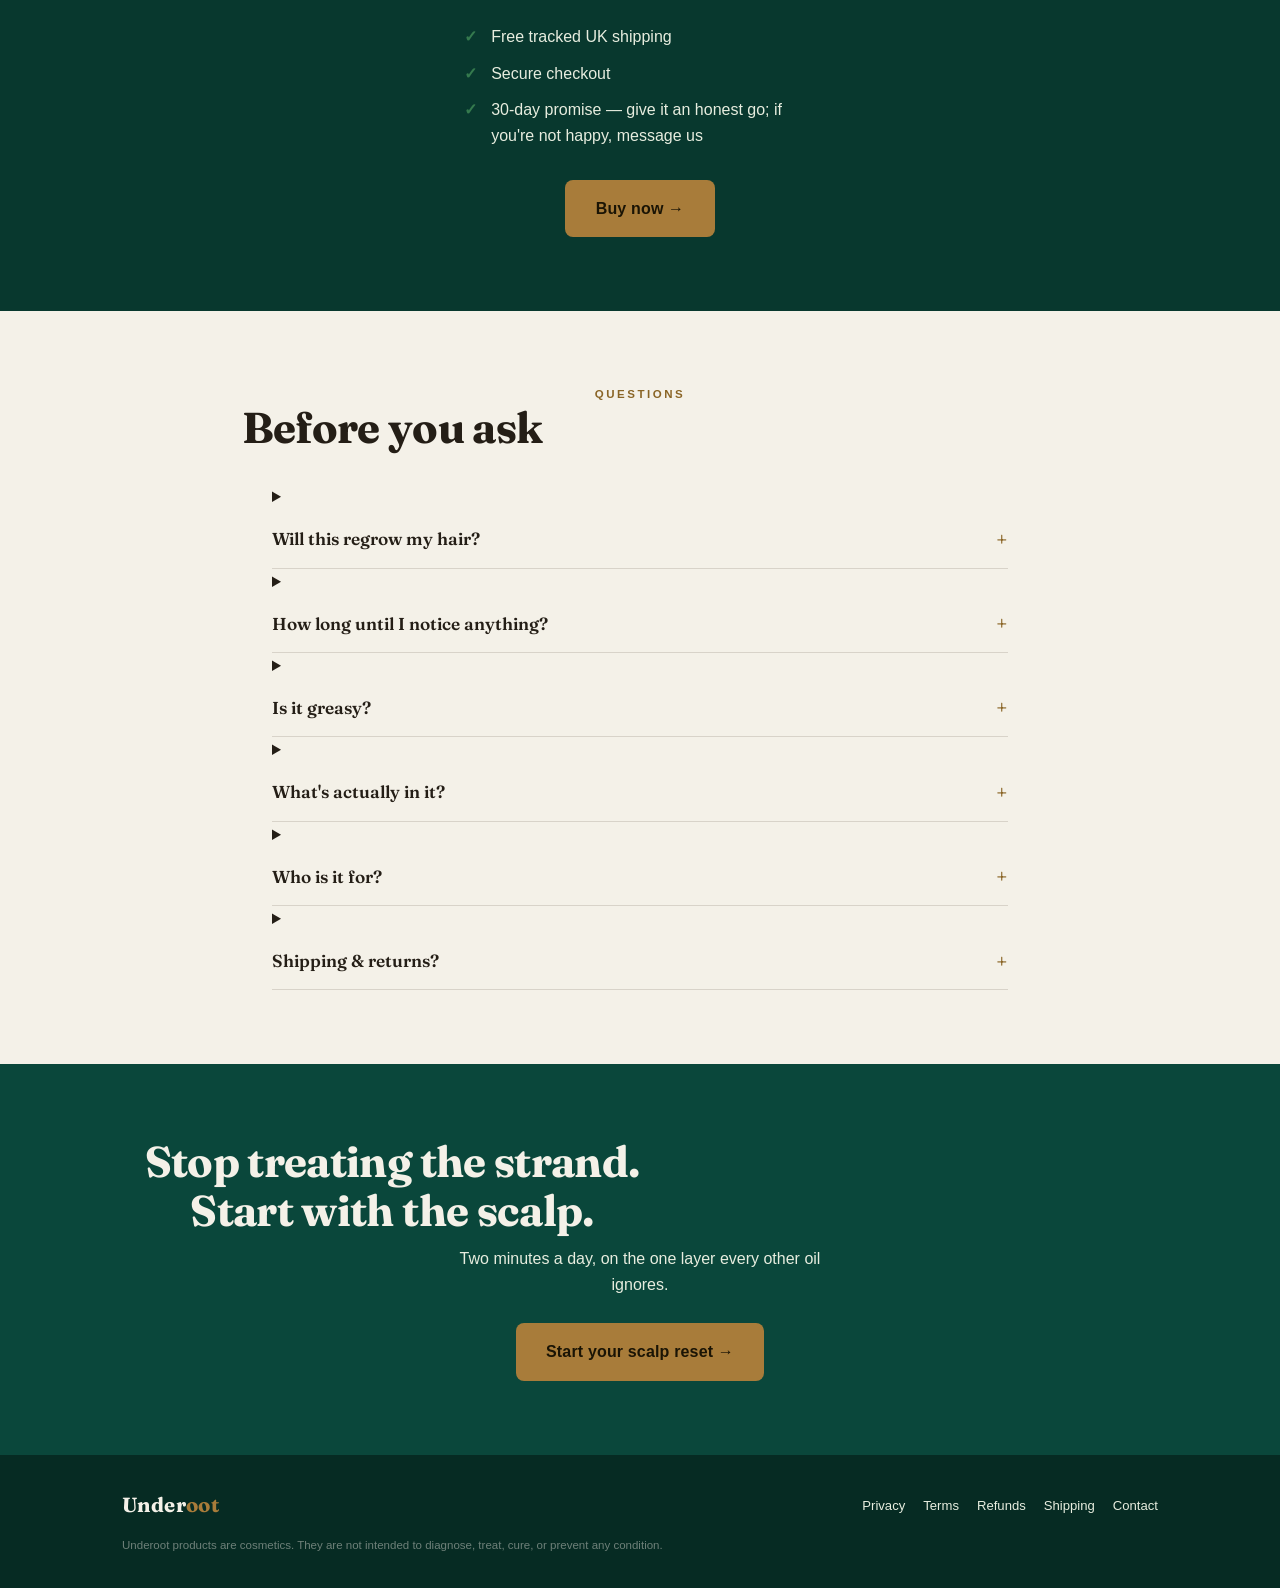
==== commit a74e71e0: "Build out Underoot store: branding, real images, product page, live Stripe checkout + discount, fill" ====
--- a/index.html
+++ b/index.html
@@ -3,58 +3,68 @@
 <head>
 <meta charset="UTF-8" />
 <meta name="viewport" content="width=device-width, initial-scale=1.0" />
-<title>Underoot — Rosemary Scalp Oil | Fuller-looking hair starts at the scalp</title>
+<title>Underoot — Rosemary Hair &amp; Scalp Strengthening Oil | Fuller-looking hair starts at the scalp</title>
 <meta name="description" content="A lightweight rosemary scalp oil that feeds the layer every other oil ignores — for the look of fuller, healthier hair. Two minutes a day." />
-
-<!--  ════════════════════════════════════════════════════════════
-      FILL BEFORE PUBLISHING
-      • [STRIPE_LINK]  → your Stripe Payment Link (every Buy button)
-      • [PRICE]        → your price, e.g. £24
-      • [WEEKS]        → how long one bottle lasts, e.g. 6–8
-      • images         → replace the .ph placeholders (see image-prompts.md)
-      • reviews        → replace the 3 placeholder cards with REAL reviews
-      • "Organic"      → only keep in the name if the formula is certified organic
-      • TikTok pixel   → paste in the slot marked below
-      ════════════════════════════════════════════════════════════ -->
+<link rel="icon" href="/favicon.svg" type="image/svg+xml" />
+
+<!-- Open Graph / social preview (og:image + og:url to add at launch: real product image + final domain) -->
+<meta property="og:type" content="website" />
+<meta property="og:title" content="Underoot — Rosemary Hair &amp; Scalp Strengthening Oil" />
+<meta property="og:description" content="A lightweight rosemary scalp oil for the look of fuller, healthier hair. Two minutes a day." />
+<meta property="og:locale" content="en_GB" />
+<meta name="twitter:card" content="summary_large_image" />
+
+<!-- Underoot — Rosemary Hair & Scalp Strengthening Oil -->
 
 <link rel="preconnect" href="https://fonts.googleapis.com" />
 <link rel="preconnect" href="https://fonts.gstatic.com" crossorigin />
-<link href="https://fonts.googleapis.com/css2?family=Fraunces:ital,opsz,wght@0,9..144,400;0,9..144,500;0,9..144,600;1,9..144,400&family=Inter:wght@400;500;600&display=swap" rel="stylesheet" />
+<link href="https://fonts.googleapis.com/css2?family=Fraunces:opsz,wght@9..144,500;9..144,600;9..144,700&display=swap" rel="stylesheet" />
 
 <!-- TIKTOK PIXEL SLOT — paste your pixel script here -->
 
 <style>
   :root{
-    --soil:#13201A; --soil-2:#1A2A21; --rosemary:#3E5C46;
-    --sage:#A9B89A; --sage-2:#C7D2BC; --oil:#CFA34C; --oil-deep:#A87B2C;
-    --paper:#F4F1E8; --paper-2:#EAE5D6; --ink:#19231C; --muted:#5E6B5E;
-    --line: rgba(169,184,154,.35);
+    /* Brand tokens — matched to the logo (warm cream, serif, antique gold, forest green) */
+    --primary:#0A473B; --secondary:#357A4E; --accent:#A87C3A;
+    --gold:#A87C3A; --gold-deep:#8A6526;
+    --bg:#F4F1E8; --text:#241E16; --radius:8px;
+    --serif:"Fraunces", Georgia, "Times New Roman", serif;
+    --sans:"Helvetica Neue", Helvetica, Arial, sans-serif;
+    --font:var(--serif);  /* default display face = serif (headings, wordmark, prices) */
+
+    /* Existing component variables, remapped */
+    --soil:#0A473B; --soil-2:#08382E; --rosemary:#2C5C3E;
+    --sage:#C4D2B8; --sage-2:#E7EDDF; --oil:#A87C3A; --oil-deep:#8A6526;
+    --paper:#F4F1E8; --paper-2:#EAE5D6; --card:#FFFFFF; --ink:#241E16; --muted:#5F5848;
+    --line: rgba(42,33,18,.14);
     --maxw: 1080px;
   }
   *{box-sizing:border-box;margin:0;padding:0}
   html{scroll-behavior:smooth}
-  body{font-family:"Inter",system-ui,sans-serif;color:var(--ink);background:var(--paper);line-height:1.6;-webkit-font-smoothing:antialiased}
-  h1,h2,h3{font-family:"Fraunces",Georgia,serif;font-weight:500;line-height:1.08;letter-spacing:-.01em}
+  body{font-family:var(--sans);color:var(--ink);background:var(--paper);line-height:1.6;-webkit-font-smoothing:antialiased}
+  h1,h2,h3{font-family:var(--font);font-weight:700;line-height:1.12;letter-spacing:-.015em}
   img{max-width:100%;display:block}
   a{color:inherit}
   .wrap{max-width:var(--maxw);margin:0 auto;padding:0 22px}
-  .eyebrow{font-family:"Inter";font-size:.72rem;font-weight:600;letter-spacing:.22em;text-transform:uppercase;color:var(--oil-deep)}
+  .eyebrow{font-family:var(--sans);font-size:.72rem;font-weight:600;letter-spacing:.22em;text-transform:uppercase;color:var(--oil-deep)}
   .eyebrow.on-dark{color:var(--oil)}
 
   /* image placeholders */
-  .ph{background:linear-gradient(135deg,var(--paper-2),#dfd8c4);border:1px dashed rgba(25,35,28,.25);border-radius:14px;display:flex;align-items:center;justify-content:center;color:var(--muted);font-size:.78rem;letter-spacing:.04em;text-align:center;padding:1rem;min-height:240px}
-  .ph.dark{background:linear-gradient(135deg,#22332a,#1a281f);border-color:rgba(169,184,154,.3);color:var(--sage)}
+  .ph{background:linear-gradient(135deg,var(--paper-2),#E2E8DE);border:1px dashed rgba(10,71,59,.22);border-radius:var(--radius);display:flex;align-items:center;justify-content:center;color:var(--muted);font-size:.78rem;letter-spacing:.04em;text-align:center;padding:1rem;min-height:240px}
+  .ph.dark{background:linear-gradient(135deg,#0C5244,#072820);border-color:rgba(191,211,187,.3);color:var(--sage)}
 
   /* buttons */
-  .btn{display:inline-block;background:var(--oil);color:#1a1405;font-weight:600;font-size:1rem;padding:1rem 1.9rem;border-radius:999px;text-decoration:none;letter-spacing:.01em;transition:transform .15s ease, background .2s ease;border:none;cursor:pointer}
-  .btn:hover{background:#dcb05c;transform:translateY(-2px)}
+  .btn{display:inline-block;background:var(--oil);color:#1a1405;font-weight:600;font-size:1rem;padding:1rem 1.9rem;border-radius:var(--radius);text-decoration:none;letter-spacing:.01em;transition:transform .15s ease, background .2s ease;border:none;cursor:pointer}
+  .btn:hover{background:#BC8C46;transform:translateY(-2px)}
   .btn:focus-visible{outline:3px solid var(--rosemary);outline-offset:3px}
   .btn-sm{padding:.6rem 1.15rem;font-size:.85rem}
+  .btn.alt{background:var(--secondary);color:#06281C}
+  .btn.alt:hover{background:#43A047}
 
   /* header */
   header{position:sticky;top:0;z-index:50;background:rgba(244,241,232,.86);backdrop-filter:blur(10px);border-bottom:1px solid var(--line);transition:padding .2s ease}
   .hdr{display:flex;align-items:center;justify-content:space-between;height:60px}
-  .mark{font-family:"Fraunces";font-weight:600;font-size:1.28rem;letter-spacing:.02em}
+  .mark{font-family:var(--font);font-weight:700;font-size:1.28rem;letter-spacing:.02em}
   .mark span{color:var(--oil-deep)}
 
   /* SURFACE LINE — the signature */
@@ -62,29 +72,16 @@
   .surface-line{height:1px;background:var(--line);position:relative}
   .surface-tag{position:relative;display:inline-block;background:var(--paper);padding:0 14px;transform:translateY(-50%);font-size:.66rem;letter-spacing:.2em;text-transform:uppercase;color:var(--muted)}
 
-  /* HERO */
-  .hero{background:radial-gradient(120% 90% at 50% -10%, #20342a 0%, var(--soil) 55%, #0f1813 100%);color:var(--paper);position:relative;overflow:hidden}
-  .hero .wrap{padding-top:54px;padding-bottom:0}
-  .hero h1{font-size:clamp(2.3rem,8vw,4.1rem);color:var(--paper);max-width:14ch;margin:.5rem auto 0;text-align:center}
-  .hero h1 em{font-style:italic;color:var(--sage)}
-  .hero .sub{max-width:30rem;margin:1.2rem auto 0;text-align:center;color:var(--sage-2);font-size:1.05rem}
+  /* HERO (light / elevated) */
+  .hero{background:linear-gradient(180deg,#FBF9F2 0%, #ECE4D2 100%);color:var(--ink);position:relative;overflow:hidden;border-bottom:1px solid var(--line)}
+  .hero .wrap{padding-top:50px;padding-bottom:0}
+  .hero .eyebrow{display:block;text-align:center;color:var(--oil-deep)}
+  .hero h1{font-family:var(--serif);font-weight:600;font-size:clamp(2.2rem,7vw,4rem);color:var(--ink);max-width:15ch;margin:.5rem auto 0;text-align:center;line-height:1.06}
+  .hero h1 em{font-style:italic;color:var(--rosemary)}
+  .hero .sub{max-width:32rem;margin:1.2rem auto 0;text-align:center;color:var(--muted);font-size:1.06rem}
   .hero .cta-row{text-align:center;margin-top:1.7rem}
-  .hero .trust{text-align:center;color:var(--sage);font-size:.8rem;margin-top:1rem;letter-spacing:.02em}
-  .hero .eyebrow{display:block;text-align:center}
-
-  /* the above/below dramatisation */
-  .threshold{margin-top:2.6rem;position:relative}
-  .threshold .label{display:flex;justify-content:space-between;font-size:.66rem;letter-spacing:.18em;text-transform:uppercase}
-  .threshold .above{color:var(--sage-2)}
-  .threshold .below{color:var(--oil)}
-  .threshold .rule{height:1px;background:linear-gradient(90deg,transparent,var(--oil),transparent);margin:.5rem 0 0}
-  .threshold .roots{height:46px;background:
-     radial-gradient(2px 2px at 20% 0,var(--oil) 40%,transparent 41%),
-     radial-gradient(2px 2px at 50% 0,var(--oil) 40%,transparent 41%),
-     radial-gradient(2px 2px at 80% 0,var(--oil) 40%,transparent 41%);
-     opacity:.5}
-  .hero-prod{max-width:300px;margin:1.4rem auto -2px;position:relative;z-index:2}
-  .hero-prod .ph{min-height:260px}
+  .hero .trust{text-align:center;color:var(--muted);font-size:.82rem;margin-top:1rem;letter-spacing:.02em}
+  .hero-prod{max-width:330px;margin:1.8rem auto -2px;position:relative;z-index:2}
 
   /* generic section */
   section{padding:74px 0}
@@ -106,47 +103,58 @@
 
   /* ingredients grid */
   .ing{display:grid;grid-template-columns:1fr;gap:14px;margin-top:2.2rem}
-  .ing .item{background:#fff;border:1px solid var(--line);border-radius:14px;padding:1.1rem 1.2rem}
-  .ing .item b{font-family:"Fraunces";font-weight:600;font-size:1.05rem}
+  .ing .item{background:var(--card);border:1px solid var(--line);border-radius:var(--radius);padding:1.1rem 1.2rem}
+  .ing .item b{font-family:var(--font);font-weight:700;font-size:1.05rem}
   .ing .item p{font-size:.92rem;color:var(--muted);margin-top:.25rem}
   .ing-foot{margin-top:1.3rem;font-size:.82rem;letter-spacing:.12em;text-transform:uppercase;color:var(--oil-deep)}
 
   /* steps */
   .steps{counter-reset:s;margin-top:2rem;display:grid;gap:18px}
   .steps li{list-style:none;display:flex;gap:16px;align-items:flex-start}
-  .steps li::before{counter-increment:s;content:counter(s);flex:0 0 42px;height:42px;border-radius:50%;background:var(--soil);color:var(--oil);font-family:"Fraunces";font-size:1.2rem;display:flex;align-items:center;justify-content:center}
+  .steps li::before{counter-increment:s;content:counter(s);flex:0 0 42px;height:42px;border-radius:50%;background:var(--secondary);color:#06281C;font-family:var(--font);font-weight:700;font-size:1.2rem;display:flex;align-items:center;justify-content:center}
   .steps li b{font-weight:600}
 
   /* compare table */
-  .cmp{margin-top:2rem;border:1px solid var(--line);border-radius:14px;overflow:hidden;background:#fff}
+  .cmp{margin-top:2rem;border:1px solid var(--line);border-radius:var(--radius);overflow:hidden;background:var(--card)}
   .cmp .row{display:grid;grid-template-columns:1.1fr 1fr 1fr;font-size:.9rem}
   .cmp .row > div{padding:.85rem .9rem;border-bottom:1px solid var(--line)}
   .cmp .row:last-child > div{border-bottom:none}
   .cmp .head div{font-weight:600;background:var(--paper-2);font-size:.78rem;letter-spacing:.04em;text-transform:uppercase}
-  .cmp .row .us{background:#f6f3ea;font-weight:500}
+  .cmp .row .us{background:#E7F3E7;font-weight:500}
   .cmp .lbl{color:var(--muted)}
 
-  /* reviews */
-  .revs{display:grid;gap:16px;margin-top:2rem}
-  .rev{background:#fff;border:1px solid var(--line);border-radius:14px;padding:1.2rem}
-  .stars{color:var(--oil);letter-spacing:.12em;font-size:.95rem}
-  .rev p{margin-top:.5rem;font-size:.96rem}
-  .rev .who{margin-top:.7rem;font-size:.82rem;color:var(--muted)}
+  /* reviews carousel (PLACEHOLDER content — see note in markup) */
+  .reviews-note{display:inline-block;margin-top:.5rem;font-size:.72rem;letter-spacing:.06em;text-transform:uppercase;color:var(--gold-deep);background:#FBF3DD;border:1px dashed var(--gold);border-radius:var(--radius);padding:.35rem .65rem}
+  .car{position:relative;margin-top:1.8rem}
+  .car-track{display:flex;gap:16px;overflow-x:auto;scroll-snap-type:x mandatory;scroll-behavior:smooth;padding:4px 2px 14px;-webkit-overflow-scrolling:touch;scrollbar-width:none}
+  .car-track::-webkit-scrollbar{display:none}
+  .rev{flex:0 0 86%;max-width:340px;scroll-snap-align:start;background:var(--card);border:1px solid var(--line);border-radius:var(--radius);padding:1.2rem 1.25rem;display:flex;flex-direction:column}
+  .rev .stars{color:var(--gold);letter-spacing:.1em;font-size:.95rem}
+  .rev h3{font-family:var(--font);font-size:1rem;font-weight:700;margin:.5rem 0 .35rem}
+  .rev p{font-size:.94rem;color:var(--muted);margin:0 0 1rem}
+  .rev .who{margin-top:auto;display:flex;align-items:center;gap:.6rem;font-size:.82rem}
+  .rev .av{width:30px;height:30px;border-radius:50%;background:var(--primary);color:#fff;display:flex;align-items:center;justify-content:center;font-weight:700;font-size:.85rem;flex:0 0 30px}
+  .rev .who b{font-weight:600;color:var(--ink)}
+  .rev .who span{color:var(--muted)}
+  .car-btns{display:flex;gap:10px;justify-content:center;margin-top:1rem}
+  .car-btn{width:42px;height:42px;border-radius:50%;border:1px solid var(--line);background:var(--card);color:var(--primary);font-size:1.2rem;line-height:1;cursor:pointer;display:flex;align-items:center;justify-content:center;transition:background .2s,border-color .2s}
+  .car-btn:hover{background:#fff;border-color:var(--primary)}
+  .car-btn:focus-visible{outline:3px solid var(--rosemary);outline-offset:2px}
+  @media(min-width:760px){ .rev{flex-basis:340px} }
 
   /* offer */
   .offer{background:var(--soil-2);color:var(--paper);text-align:center}
   .offer h2{color:var(--paper)}
-  .price{font-family:"Fraunces";font-size:3rem;margin:.6rem 0 .2rem}
+  .price{font-family:var(--font);font-weight:700;font-size:3rem;margin:.6rem 0 .2rem}
   .offer ul{list-style:none;margin:1.3rem auto 1.6rem;max-width:22rem;text-align:left}
   .offer ul li{padding:.35rem 0 .35rem 1.7rem;position:relative;color:var(--sage-2)}
-  .offer ul li::before{content:"✓";position:absolute;left:0;color:var(--oil);font-weight:700}
-  .small-batch{font-size:.78rem;color:var(--sage);margin-top:1rem;font-style:italic}
+  .offer ul li::before{content:"✓";position:absolute;left:0;color:var(--secondary);font-weight:700}
 
   /* faq */
   .faq{max-width:46rem;margin:2rem auto 0}
   .q{border-bottom:1px solid var(--line)}
-  .q button{width:100%;text-align:left;background:none;border:none;padding:1.15rem 2rem 1.15rem 0;font-family:"Fraunces";font-size:1.08rem;color:var(--ink);cursor:pointer;position:relative}
-  .q button::after{content:"+";position:absolute;right:0;top:50%;transform:translateY(-50%);font-family:"Inter";color:var(--oil-deep);font-size:1.3rem;transition:transform .2s}
+  .q button{width:100%;text-align:left;background:none;border:none;padding:1.15rem 2rem 1.15rem 0;font-family:var(--font);font-weight:600;font-size:1.08rem;color:var(--ink);cursor:pointer;position:relative}
+  .q button::after{content:"+";position:absolute;right:0;top:50%;transform:translateY(-50%);font-family:var(--font);color:var(--oil-deep);font-size:1.3rem;transition:transform .2s}
   .q[open] button::after{content:"–"}
   .q .a{padding:0 0 1.15rem;color:var(--muted);font-size:.96rem;max-width:42rem}
 
@@ -154,11 +162,11 @@
   .final{background:var(--soil);color:var(--paper);text-align:center}
   .final h2{color:var(--paper);margin-bottom:.7rem}
   .final p{color:var(--sage-2);max-width:26rem;margin:0 auto 1.6rem}
-  footer{background:#0f1813;color:var(--sage);padding:34px 0;font-size:.82rem}
+  footer{background:#062B23;color:var(--sage);padding:34px 0;font-size:.82rem}
   .foot{display:flex;flex-wrap:wrap;gap:10px 22px;align-items:center;justify-content:space-between}
   .foot a{color:var(--sage-2);text-decoration:none}
   .foot a:hover{color:var(--oil)}
-  .disc{color:#6f7d6c;font-size:.72rem;margin-top:14px;max-width:46rem}
+  .disc{color:#6E8079;font-size:.72rem;margin-top:14px;max-width:46rem}
 
   /* reveal */
   .rv{opacity:0;transform:translateY(14px);transition:opacity .6s ease,transform .6s ease}
@@ -172,48 +180,114 @@
     .hero h1{font-size:clamp(3rem,6vw,4.4rem)}
     .threshold .roots{height:60px}
   }
+
+  /* header brand + shop icons */
+  .brand img{height:74px;width:auto;display:block}
+  .hdr{height:98px}
+  @media(max-width:600px){.brand img{height:60px}.hdr{height:82px}}
+
+  /* scrolling trust marquee */
+  .marquee{background:var(--soil);overflow:hidden;white-space:nowrap;padding:.85rem 0}
+  .marquee-track{display:inline-block;white-space:nowrap;animation:marquee 28s linear infinite;will-change:transform}
+  .marquee-track span{font-family:var(--serif);font-weight:600;font-size:1.05rem;color:#F4F1E8;margin:0 1.4rem}
+  .marquee-track span::before{content:"✦";color:var(--oil);margin-right:1.4rem}
+  .marquee:hover .marquee-track{animation-play-state:paused}
+  @keyframes marquee{from{transform:translateX(0)}to{transform:translateX(-50%)}}
+  @media(prefers-reduced-motion:reduce){.marquee-track{animation:none}}
+  .hdr-icons{display:flex;align-items:center;gap:16px}
+  .region{font-size:.82rem;border:1px solid var(--line);border-radius:999px;padding:.25rem .7rem;color:var(--ink)}
+  .hdr-icons .icon{color:var(--ink);display:flex;align-items:center}
+  .hdr-icons .icon:hover{color:var(--oil-deep)}
+
+  /* product intro (image + text) */
+  .intro{display:grid;grid-template-columns:1fr;gap:24px;align-items:center}
+  .intro img{width:100%;border-radius:14px;border:1px solid var(--line)}
+  @media(min-width:760px){.intro{grid-template-columns:1fr 1fr;gap:44px}}
+
+  /* problem section with image */
+  .prob{display:grid;grid-template-columns:1fr;gap:24px;align-items:center}
+  .prob img{width:100%;border-radius:14px;border:1px solid var(--line)}
+  @media(min-width:760px){.prob{grid-template-columns:1.1fr .9fr;gap:44px}}
+
+  /* product gallery */
+  .gallery{display:grid;grid-template-columns:repeat(2,1fr);gap:12px;margin-top:2rem}
+  .gallery img{width:100%;border-radius:var(--radius);aspect-ratio:1/1;object-fit:cover;display:block;border:1px solid var(--line)}
+  @media(min-width:760px){.gallery{grid-template-columns:repeat(3,1fr);gap:16px}}
+
+  /* ── launch discount: popup + floating badge ── */
+  .promo-overlay{position:fixed;inset:0;background:rgba(20,16,10,.55);display:flex;align-items:center;justify-content:center;z-index:200;opacity:0;visibility:hidden;transition:opacity .25s ease,visibility .25s;padding:20px}
+  .promo-overlay.open{opacity:1;visibility:visible}
+  .promo{background:var(--paper);border:1px solid var(--line);border-radius:16px;max-width:380px;width:100%;padding:2.1rem 1.8rem 1.6rem;text-align:center;position:relative;box-shadow:0 24px 60px rgba(20,16,10,.32);transform:translateY(14px);transition:transform .25s ease}
+  .promo-overlay.open .promo{transform:none}
+  .promo .x{position:absolute;top:.6rem;right:.85rem;background:none;border:none;font-size:1.6rem;line-height:1;color:var(--muted);cursor:pointer;padding:.2rem}
+  .promo h3{font-family:var(--serif);font-weight:600;font-size:1.65rem;line-height:1.12;margin:.4rem 0 .5rem;color:var(--ink)}
+  .promo p{font-size:.92rem;color:var(--muted);margin-bottom:1rem}
+  .promo .code{display:inline-block;font-family:var(--sans);font-weight:700;letter-spacing:.18em;font-size:1.05rem;color:var(--oil-deep);background:#fff;border:1px dashed var(--oil);border-radius:8px;padding:.5rem 1rem;margin-bottom:1.1rem;cursor:pointer}
+  .promo .btn{display:block;width:100%;text-align:center}
+  .promo .skip{display:block;width:100%;margin-top:.7rem;background:none;border:none;color:var(--muted);font-size:.8rem;text-decoration:underline;cursor:pointer}
+  .promo-fab{position:fixed;bottom:18px;right:18px;z-index:150;width:72px;height:72px;border-radius:50%;background:var(--oil);color:#1a1405;border:none;cursor:pointer;font-family:var(--sans);font-weight:700;font-size:.7rem;line-height:1.05;letter-spacing:.04em;box-shadow:0 8px 22px rgba(20,16,10,.28);transition:transform .15s ease,background .2s ease}
+  .promo-fab span{display:block;font-size:1.15rem;letter-spacing:0}
+  .promo-fab:hover{transform:scale(1.07);background:#BC8C46}
+  .promo-fab:focus-visible{outline:3px solid var(--rosemary);outline-offset:2px}
+  @media (prefers-reduced-motion:reduce){.promo-overlay,.promo,.promo-fab{transition:none}}
 </style>
 </head>
 <body>
 
 <header>
   <div class="wrap hdr">
-    <div class="mark">Under<span>oot</span></div>
-    <a class="btn btn-sm" href="[STRIPE_LINK]">Shop</a>
+    <a class="brand" href="/"><img src="images/logo.png" alt="Underoot" /></a>
+    <div class="hdr-icons">
+      <span class="region">GB &#9662;</span>
+      <a class="icon" href="/contact" aria-label="Account"><svg viewBox="0 0 24 24" width="22" height="22" fill="none" stroke="currentColor" stroke-width="1.6"><circle cx="12" cy="8" r="3.5"/><path d="M5 20c0-3.6 3.2-5.6 7-5.6s7 2 7 5.6"/></svg></a>
+      <a class="icon" href="/product" aria-label="Shop"><svg viewBox="0 0 24 24" width="22" height="22" fill="none" stroke="currentColor" stroke-width="1.6"><path d="M6.5 8h11l-1 11.5H7.5L6.5 8z"/><path d="M9 8a3 3 0 0 1 6 0"/></svg></a>
+    </div>
   </div>
 </header>
 
 <!-- HERO -->
 <section class="hero">
   <div class="wrap">
-    <span class="eyebrow on-dark">Scalp-first hair care</span>
+    <span class="eyebrow">Scalp-first hair care · nurtured by nature</span>
     <h1>Your hair was never the problem. Your <em>scalp</em> was.</h1>
     <p class="sub">A lightweight rosemary scalp oil that feeds the one layer almost every other oil ignores — for the look of fuller, denser, healthier hair. Two minutes a day.</p>
-    <div class="cta-row"><a class="btn" href="[STRIPE_LINK]">Start your scalp reset →</a></div>
-    <p class="trust">★★★★★ &nbsp;Loved by [X,XXX] customers &nbsp;·&nbsp; Free tracked UK shipping &nbsp;·&nbsp; 30-day promise</p>
-
-    <div class="threshold">
-      <div class="label"><span class="above">The strand · what you see</span><span class="below">The scalp · where it starts</span></div>
-      <div class="rule"></div>
-      <div class="roots"></div>
-    </div>
-    <div class="hero-prod"><div class="ph dark">HERO PRODUCT IMAGE<br>(use real Selfnamed bottle)</div></div>
-  </div>
-</section>
-
-<!-- social proof bar -->
-<div class="surface"><div class="surface-line"><span class="surface-tag">[X,XXX] bottles sold · ★ 4.8 average · individual results may vary</span></div></div>
+    <div class="cta-row"><a class="btn" href="/product">Shop now →</a></div>
+    <p class="trust">Free tracked UK shipping &nbsp;·&nbsp; 30-day promise &nbsp;·&nbsp; COSMOS Organic</p>
+    <div class="hero-prod"><img src="images/lifestyle.jpg" alt="Underoot Rosemary Hair &amp; Scalp Strengthening Oil bottle" style="width:100%;border-radius:var(--radius);box-shadow:0 18px 46px rgba(42,33,18,.22)" /></div>
+  </div>
+</section>
+
+<!-- scrolling trust marquee -->
+<div class="marquee" aria-hidden="true"><div class="marquee-track">
+  <span>Expertly Created</span><span>Vegan Ingredients</span><span>COSMOS Organic Certified</span><span>Cruelty-Free</span><span>Plant-Based</span><span>Free UK Shipping</span><span>Expertly Created</span><span>Vegan Ingredients</span><span>COSMOS Organic Certified</span><span>Cruelty-Free</span><span>Plant-Based</span><span>Free UK Shipping</span>
+</div></div>
+
+<!-- PRODUCT INTRO -->
+<section>
+  <div class="wrap intro rv">
+    <img src="images/oil-droplets.jpg" alt="Underoot Rosemary Hair &amp; Scalp Strengthening Oil with golden oil droplets" loading="lazy" />
+    <div>
+      <span class="eyebrow">The oil</span>
+      <h2>Rosemary Hair &amp; Scalp Strengthening Oil</h2>
+      <p class="lead" style="margin-top:1rem">A lightweight, fast-absorbing blend of nine plant oils led by rosemary — it nourishes the scalp and supports the look of fuller, healthier hair. Vegan, cruelty-free and COSMOS Organic certified.</p>
+      <div style="margin-top:1.4rem"><a class="btn" href="/product">View the product →</a></div>
+    </div>
+  </div>
+</section>
 
 <!-- PROBLEM -->
 <section>
-  <div class="wrap rv">
-    <span class="eyebrow">Why nothing worked</span>
-    <h2>You've tried the oils. Nothing changed.</h2>
-    <div class="stack" style="margin-top:1.3rem">
-      <p class="lead">You massaged in the castor oil. You tried the rosemary water all over your feed. You waited. And your hair looked exactly the same — maybe greasier.</p>
-      <p class="lead">It isn't that oils don't work. It's that almost every oil you've used treats the <b>strand</b> — the part that's already finished growing. None of them touch the <b>scalp</b> underneath, where the look of healthy hair actually begins.</p>
-      <p class="lead" style="color:var(--ink)"><b>Treat the wrong layer, get the same result. Every time.</b></p>
-    </div>
+  <div class="wrap prob rv">
+    <div>
+      <span class="eyebrow">Why nothing worked</span>
+      <h2>You've tried the oils. Nothing changed.</h2>
+      <div class="stack" style="margin-top:1.3rem">
+        <p class="lead">You massaged in the castor oil. You tried the rosemary water all over your feed. You waited. And your hair looked exactly the same — maybe greasier.</p>
+        <p class="lead">It isn't that oils don't work. It's that almost every oil you've used treats the <b>strand</b> — the part that's already finished growing. None of them touch the <b>scalp</b> underneath, where the look of healthy hair actually begins.</p>
+        <p class="lead" style="color:var(--ink)"><b>Treat the wrong layer, get the same result. Every time.</b></p>
+      </div>
+    </div>
+    <img src="images/model-holding.jpg" alt="Person holding Underoot oil" loading="lazy" />
   </div>
 </section>
 
@@ -232,17 +306,33 @@
 <section>
   <div class="wrap rv">
     <span class="eyebrow">The 2-minute scalp reset</span>
-    <h2>Six oils. One scalp-first complex.</h2>
+    <h2>Nine plant oils. One scalp-first complex.</h2>
     <p class="lead" style="margin-top:1.1rem">A lightweight, fast-absorbing blend led by rosemary — one of the most-studied botanicals for the scalp. It sinks in like a serum, never greasy. No drugs. No synthetic actives. No 12-step routine.</p>
     <div class="ing">
       <div class="item"><b>Rosemary oil</b><p>The hero. Long studied for the scalp; supports the look of fuller, healthier hair.</p></div>
       <div class="item"><b>Castor oil</b><p>Traditionally used to support thicker-looking, conditioned strands.</p></div>
-      <div class="item"><b>Pumpkin seed extract</b><p>Nutrient-dense, for nourished-looking hair.</p></div>
+      <div class="item"><b>Argan oil</b><p>Rich in fatty acids and natural vitamin E, for soft, conditioned-looking hair.</p></div>
       <div class="item"><b>Peppermint oil</b><p>A clean, tingling feel that tells you it's working.</p></div>
-      <div class="item"><b>Aloe &amp; lavender</b><p>Soothe and balance a stressed scalp.</p></div>
-      <div class="item"><b>Vitamin E</b><p>Antioxidant support that helps reduce the look of breakage.</p></div>
-    </div>
-    <p class="ing-foot">Vegan · cruelty-free · all hair types</p>
+      <div class="item"><b>Hemp seed oil</b><p>A lightweight, omega-rich oil that nourishes the scalp without feeling greasy.</p></div>
+      <div class="item"><b>Nettle leaf extract</b><p>A nutrient-dense botanical traditionally used to support the scalp.</p></div>
+    </div>
+    <p class="ing-foot">Vegan · cruelty-free · COSMOS Organic certified</p>
+  </div>
+</section>
+
+<!-- GALLERY -->
+<section>
+  <div class="wrap center rv">
+    <span class="eyebrow">The product</span>
+    <h2>See it in real life</h2>
+    <div class="gallery">
+      <img src="images/bottle.jpg" alt="Underoot Rosemary Hair &amp; Scalp Strengthening Oil bottle" loading="lazy" />
+      <img src="images/oil-droplets.jpg" alt="Underoot oil texture" loading="lazy" />
+      <img src="images/box-front.jpg" alt="Underoot box and bottle" loading="lazy" />
+      <img src="images/model-holding.jpg" alt="Holding the Underoot oil" loading="lazy" />
+      <img src="images/application.jpg" alt="Applying Underoot oil to the scalp" loading="lazy" />
+      <img src="images/scalp-care.jpg" alt="Healthy-looking hair and scalp" loading="lazy" />
+    </div>
   </div>
 </section>
 
@@ -259,26 +349,17 @@
   </div>
 </section>
 
-<!-- RESULTS placeholder -->
+<!-- RESULTS / CLAIMS (Selfnamed-substantiated) -->
 <section>
   <div class="wrap center rv">
-    <span class="eyebrow">Real people, real routines</span>
-    <div class="ph" style="margin-top:1.4rem">RESULTS — real customer photos only.<br>No fabricated before/afters. Use the ritual imagery until you have genuine ones.</div>
-    <p class="lead" style="margin-top:1rem;font-size:.85rem">Individual results may vary. Underoot is a cosmetic scalp oil that supports the look of healthier hair. It is not a treatment for hair loss.</p>
-  </div>
-</section>
-
-<!-- REVIEWS placeholder -->
-<section style="padding-top:0">
-  <div class="wrap rv">
-    <div class="revs">
-      <!-- REPLACE WITH REAL REVIEWS -->
-      <div class="rev"><div class="stars">★★★★★</div><p>“[Real review — e.g. my hair looks so much fuller and my scalp feels healthier.]”</p><div class="who">— [Name], verified buyer</div></div>
-      <div class="rev"><div class="stars">★★★★★</div><p>“[Real review — keep it honest, no regrowth claims.]”</p><div class="who">— [Name], verified buyer</div></div>
-      <div class="rev"><div class="stars">★★★★★</div><p>“[Real review — e.g. less breakage in my brush.]”</p><div class="who">— [Name], verified buyer</div></div>
-    </div>
-  </div>
-</section>
+    <span class="eyebrow">The results</span>
+    <img src="images/clinical.jpg" alt="Clinically tested — 90% noticed improved fullness, 87% denser-looking hair, 82% less dry scalp" style="width:100%;max-width:600px;border-radius:var(--radius);margin:1.4rem auto 0;display:block" />
+    <img src="images/results-6weeks.jpg" alt="Fuller, thicker, denser-looking hair in as little as 6 weeks" style="width:100%;max-width:600px;border-radius:var(--radius);margin:1.4rem auto 0;display:block" />
+    <p class="lead" style="margin-top:1.2rem;font-size:.82rem">Results from independent studies over 12 weeks of daily use; individual results may vary. Underoot is a cosmetic oil that supports the look of healthier hair, not a treatment for hair loss.</p>
+  </div>
+</section>
+
+<!-- Reviews section removed — real, claims-safe reviews to be added when available -->
 
 <!-- WHY US -->
 <section>
@@ -289,7 +370,7 @@
       <div class="row head"><div></div><div>Generic oil</div><div>Underoot</div></div>
       <div class="row"><div class="lbl">Treats</div><div>The strand</div><div class="us">The scalp</div></div>
       <div class="row"><div class="lbl">Feel</div><div>Heavy, greasy</div><div class="us">Light, absorbs fast</div></div>
-      <div class="row"><div class="lbl">Blend</div><div>One or two oils</div><div class="us">Six-oil complex, rosemary-led</div></div>
+      <div class="row"><div class="lbl">Blend</div><div>One or two oils</div><div class="us">Nine-oil complex, rosemary-led</div></div>
       <div class="row"><div class="lbl">Approach</div><div>A product</div><div class="us">A scalp-first method</div></div>
     </div>
     <p class="lead" style="margin-top:1.3rem">Cheap oils sell you a bottle. We built a method around the only layer that matters.</p>
@@ -301,15 +382,14 @@
   <div class="wrap rv">
     <span class="eyebrow on-dark">Start today</span>
     <h2>Start your scalp reset.</h2>
-    <div class="price">[PRICE]</div>
-    <p style="color:var(--sage-2)">One bottle · around [WEEKS] weeks of daily use</p>
+    <div class="price">£24</div>
+    <p style="color:var(--sage-2)">One bottle · around 3–4 weeks of daily use</p>
     <ul>
       <li>Free tracked UK shipping</li>
       <li>Secure checkout</li>
       <li>30-day promise — give it an honest go; if you're not happy, message us</li>
     </ul>
-    <a class="btn" href="[STRIPE_LINK]">Buy now →</a>
-    <p class="small-batch">Made in small batches — when it's out, it's out. (remove if untrue)</p>
+    <a class="btn" href="https://buy.stripe.com/8x26oHetd9Acgf82Y9eAg00">Buy now →</a>
   </div>
 </section>
 
@@ -324,7 +404,7 @@
       <details class="q"><summary><button type="button">Is it greasy?</button></summary><div class="a">No. It's lightweight and absorbs like a serum, so you can use it and get on with your day.</div></details>
       <details class="q"><summary><button type="button">What's actually in it?</button></summary><div class="a">Six plant oils led by rosemary — the full list is above. Vegan, cruelty-free, no synthetic actives.</div></details>
       <details class="q"><summary><button type="button">Who is it for?</button></summary><div class="a">Anyone who wants fuller, healthier-looking hair and has been let down by oils that sit on top and do nothing. All hair types.</div></details>
-      <details class="q"><summary><button type="button">Shipping &amp; returns?</button></summary><div class="a">[Free tracked UK shipping, ~X days. 30-day promise — fill in your policy.]</div></details>
+      <details class="q"><summary><button type="button">Shipping &amp; returns?</button></summary><div class="a">Free tracked UK shipping on every order. Delivery estimates are on our <a href="/shipping">Shipping</a> page. You're covered by our 30-day promise — give it an honest go, and if you're not happy, message us.</div></details>
     </div>
   </div>
 </section>
@@ -334,7 +414,7 @@
   <div class="wrap rv">
     <h2>Stop treating the strand.<br>Start with the scalp.</h2>
     <p>Two minutes a day, on the one layer every other oil ignores.</p>
-    <a class="btn" href="[STRIPE_LINK]">Start your scalp reset →</a>
+    <a class="btn" href="https://buy.stripe.com/8x26oHetd9Acgf82Y9eAg00">Start your scalp reset →</a>
   </div>
 </section>
 
@@ -350,6 +430,20 @@
   </div>
 </footer>
 
+<!-- ── launch discount: popup + floating badge ── -->
+<div class="promo-overlay" id="promoOverlay" role="dialog" aria-modal="true" aria-label="10% off launch offer">
+  <div class="promo">
+    <button class="x" id="promoClose" aria-label="Close offer">&times;</button>
+    <span class="eyebrow">Launch offer</span>
+    <h3>10% off your order</h3>
+    <p>Tap below and the code's applied automatically — or enter it at checkout.</p>
+    <button class="code" id="promoCode" title="Click to copy">WELCOME10</button>
+    <a class="btn" href="https://buy.stripe.com/8x26oHetd9Acgf82Y9eAg00?prefilled_promo_code=WELCOME10">Shop now &amp; save →</a>
+    <button class="skip" id="promoSkip">No thanks</button>
+  </div>
+</div>
+<button class="promo-fab" id="promoFab" aria-label="Open 10% off offer"><span>10%</span>OFF</button>
+
 <script>
   // reveal on scroll
   const rv=document.querySelectorAll('.rv');
@@ -361,6 +455,46 @@
   // single-open FAQ
   const ds=document.querySelectorAll('.faq details');
   ds.forEach(d=>d.addEventListener('toggle',()=>{ if(d.open) ds.forEach(o=>{if(o!==d)o.open=false}); }));
+
+  // launch discount popup + badge
+  (function(){
+    const ov=document.getElementById('promoOverlay'),
+          fab=document.getElementById('promoFab'),
+          x=document.getElementById('promoClose'),
+          skip=document.getElementById('promoSkip'),
+          code=document.getElementById('promoCode');
+    if(!ov) return;
+    const open=()=>ov.classList.add('open'), close=()=>ov.classList.remove('open');
+    try{ if(!sessionStorage.getItem('promoSeen')){ setTimeout(open,1400); sessionStorage.setItem('promoSeen','1'); } }catch(e){ setTimeout(open,1400); }
+    fab&&fab.addEventListener('click',open);
+    x&&x.addEventListener('click',close);
+    skip&&skip.addEventListener('click',close);
+    ov.addEventListener('click',e=>{ if(e.target===ov) close(); });
+    document.addEventListener('keydown',e=>{ if(e.key==='Escape') close(); });
+    code&&code.addEventListener('click',()=>{
+      try{ navigator.clipboard.writeText(code.textContent.trim()); }catch(e){}
+      const o=code.textContent; code.textContent='Copied ✓'; setTimeout(()=>code.textContent=o,1200);
+    });
+  })();
+
+  // reviews carousel (placeholder content)
+  (function(){
+    const track=document.getElementById('revTrack');
+    if(!track) return;
+    const step=()=>{ const c=track.querySelector('.rev'); return c ? c.getBoundingClientRect().width+16 : 320; };
+    document.querySelectorAll('.car-btn').forEach(b=>b.addEventListener('click',()=>{
+      track.scrollBy({left:step()*parseInt(b.dataset.dir,10),behavior:'smooth'});
+    }));
+    if(matchMedia('(prefers-reduced-motion:reduce)').matches) return;
+    let paused=false;
+    setInterval(()=>{
+      if(paused) return;
+      if(track.scrollLeft + track.clientWidth >= track.scrollWidth - 4) track.scrollTo({left:0,behavior:'smooth'});
+      else track.scrollBy({left:step(),behavior:'smooth'});
+    },3500);
+    ['mouseenter','focusin','touchstart','pointerdown'].forEach(e=>track.addEventListener(e,()=>{paused=true;},{passive:true}));
+    ['mouseleave','focusout'].forEach(e=>track.addEventListener(e,()=>{paused=false;}));
+  })();
 </script>
 </body>
 </html>
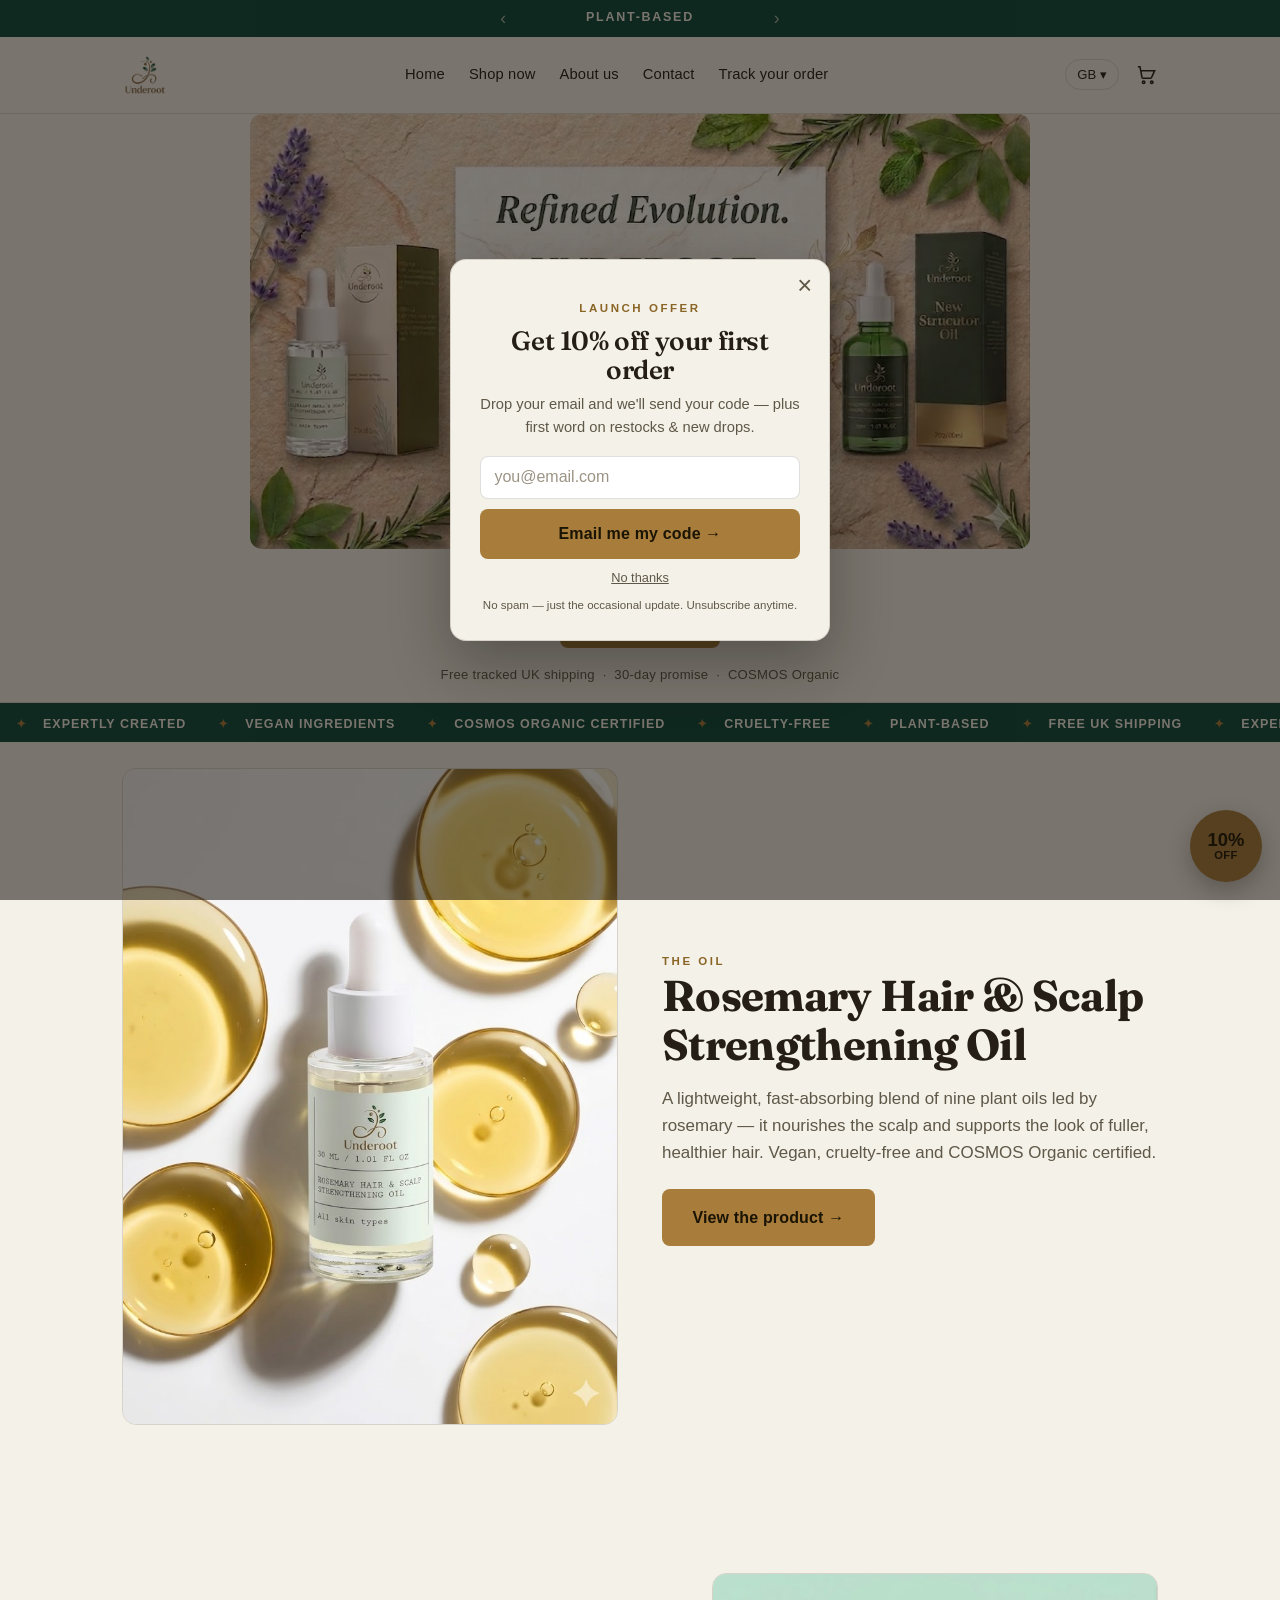
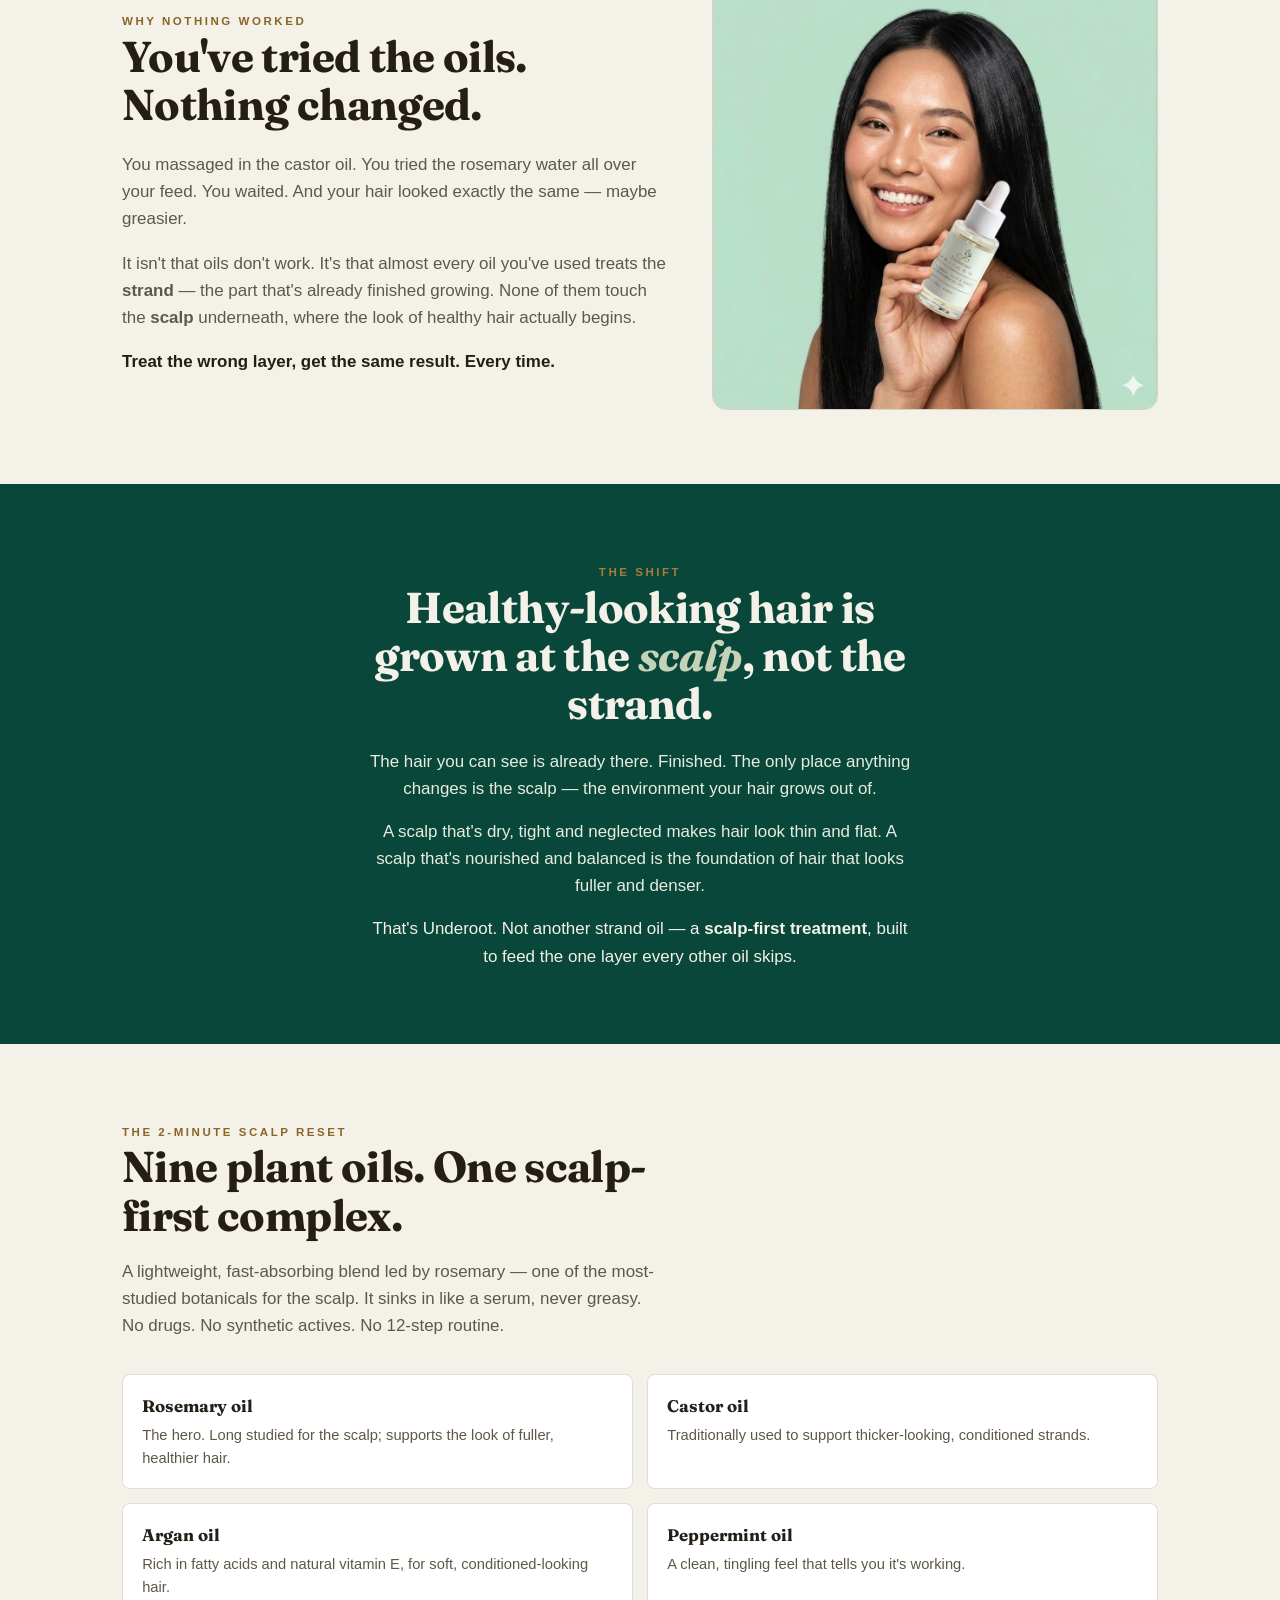
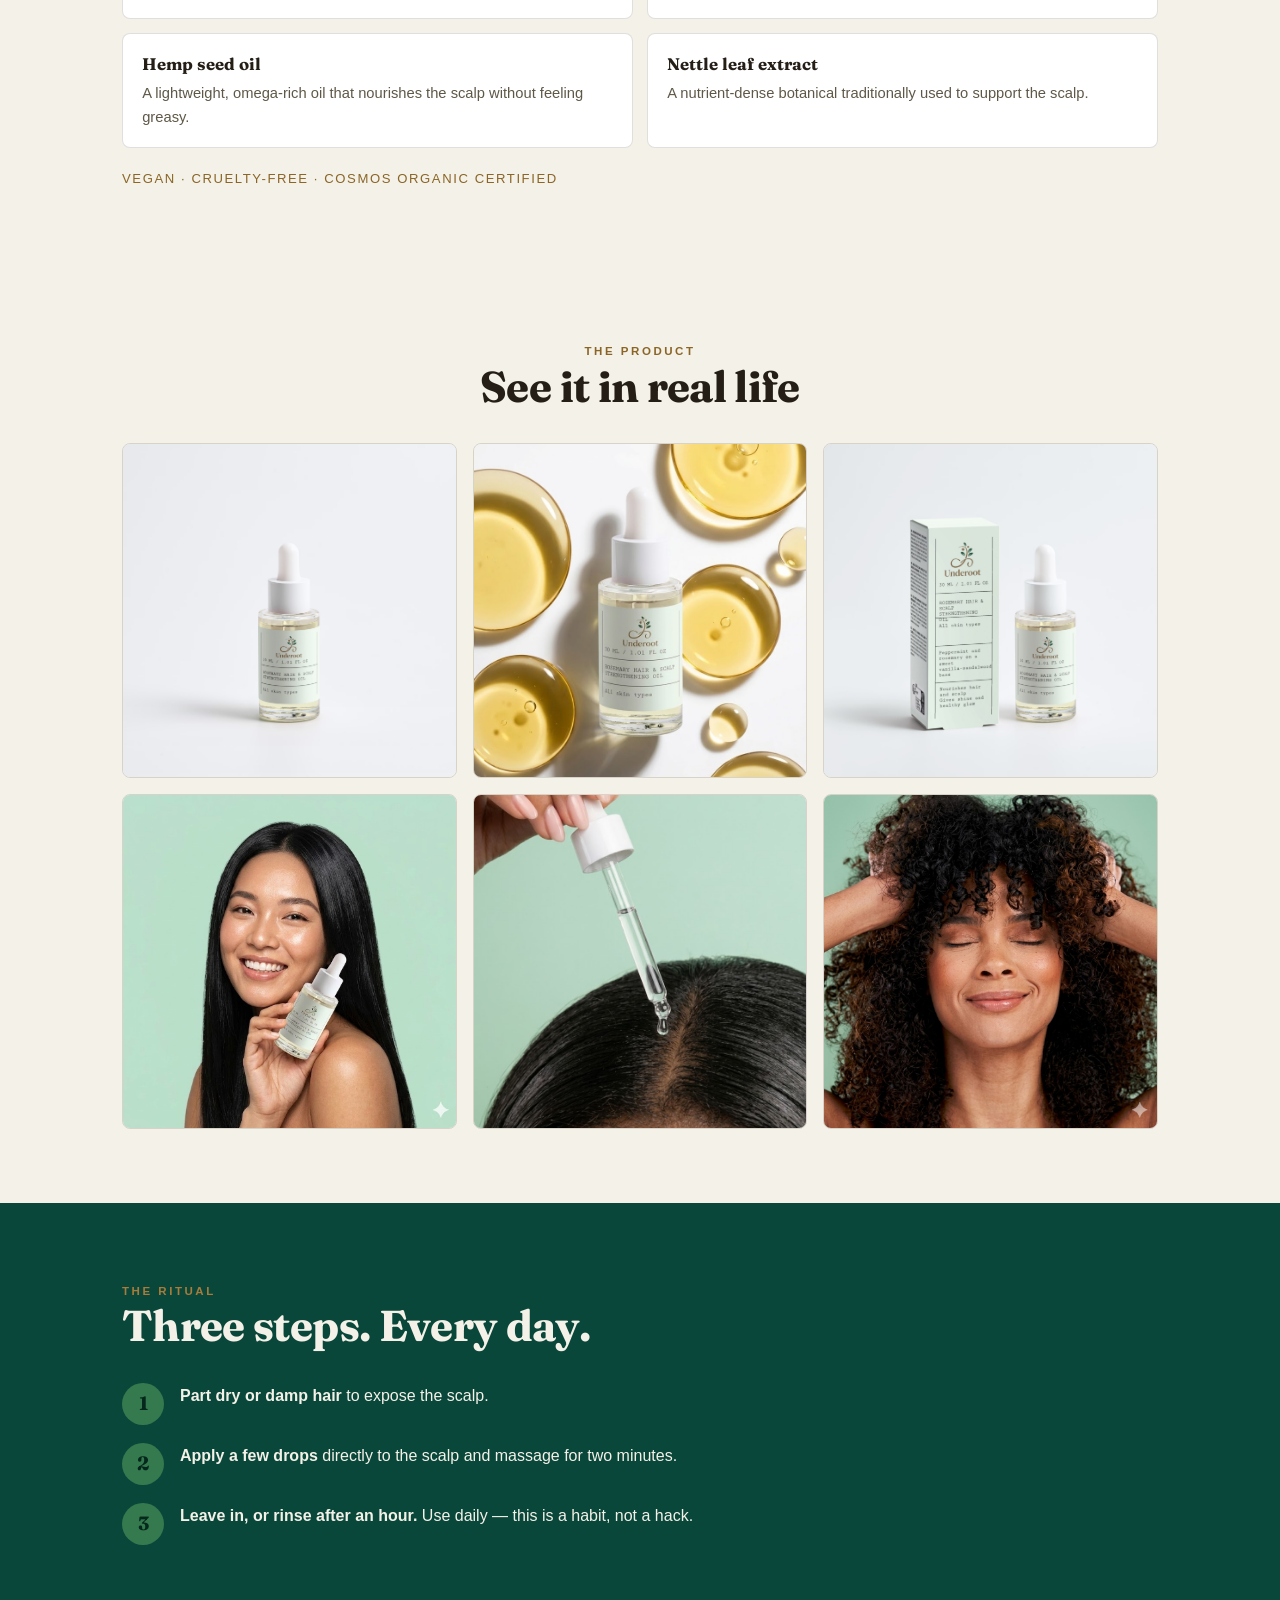
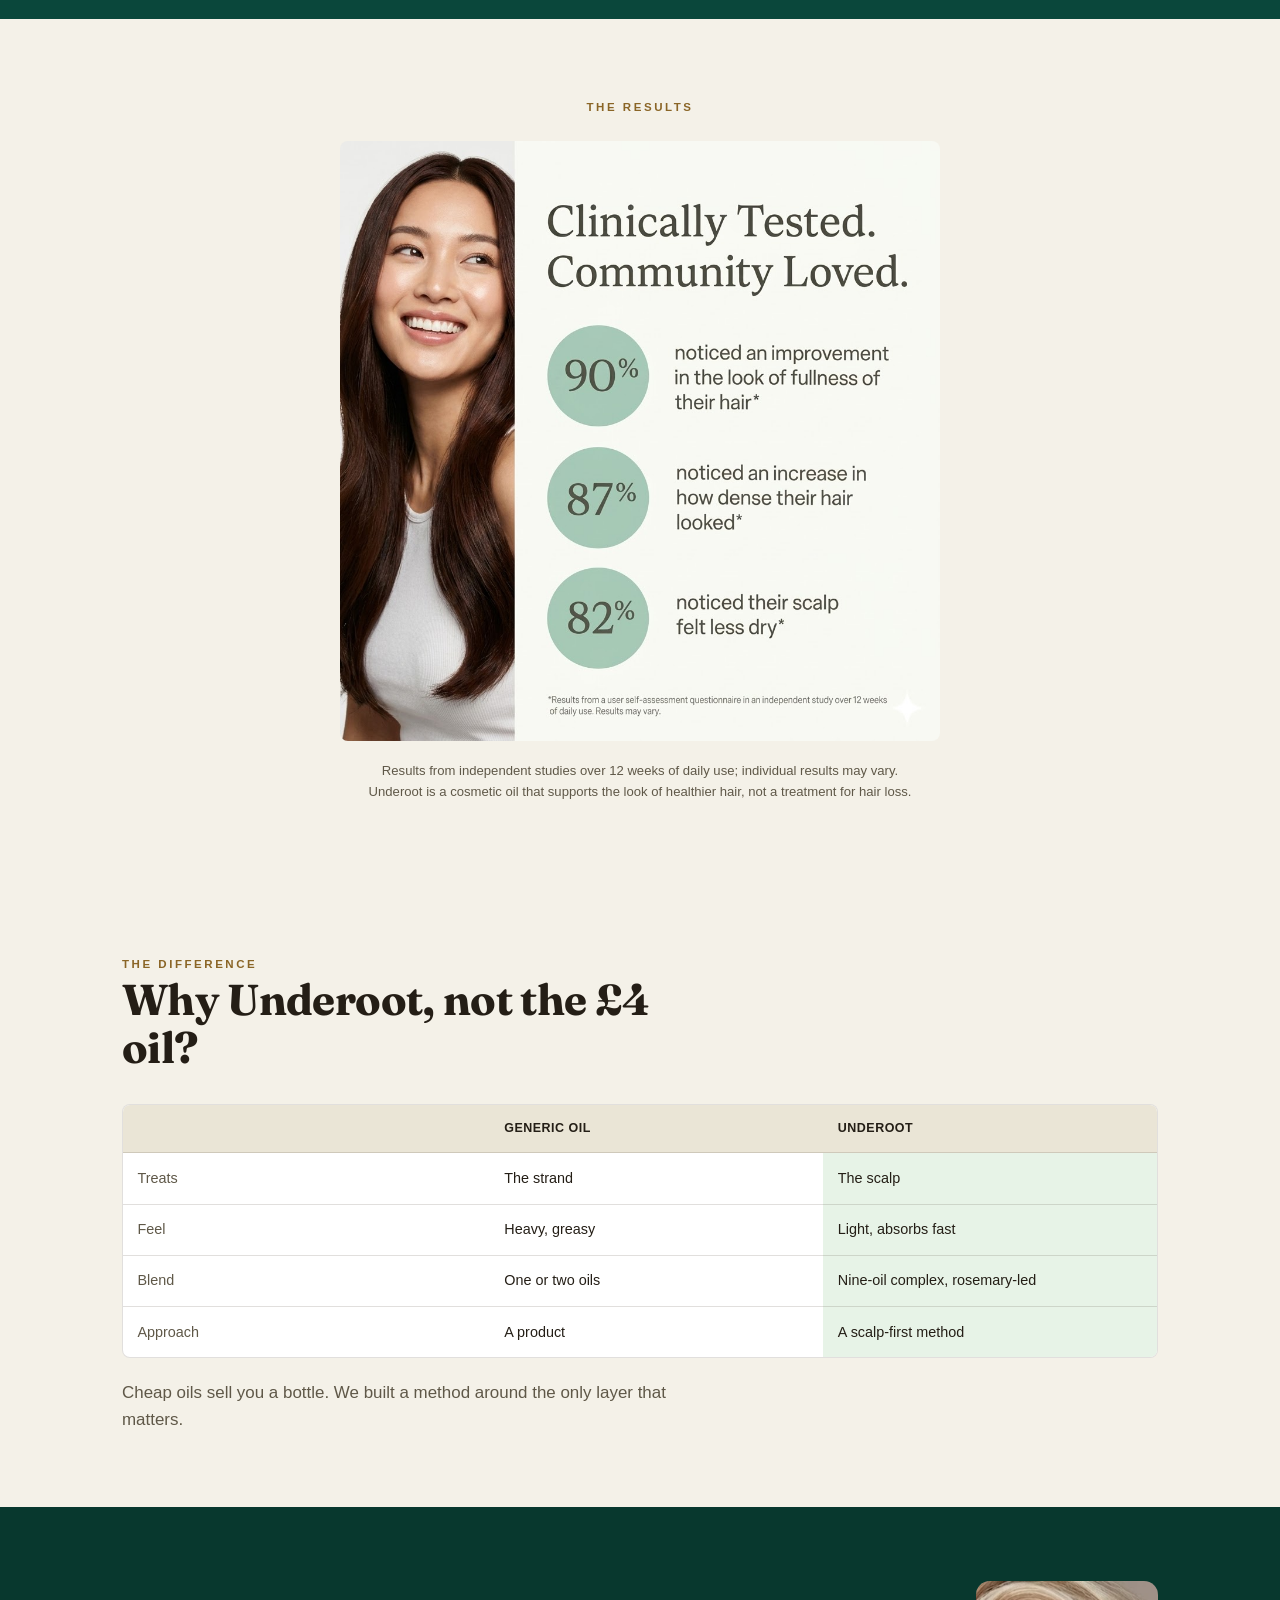
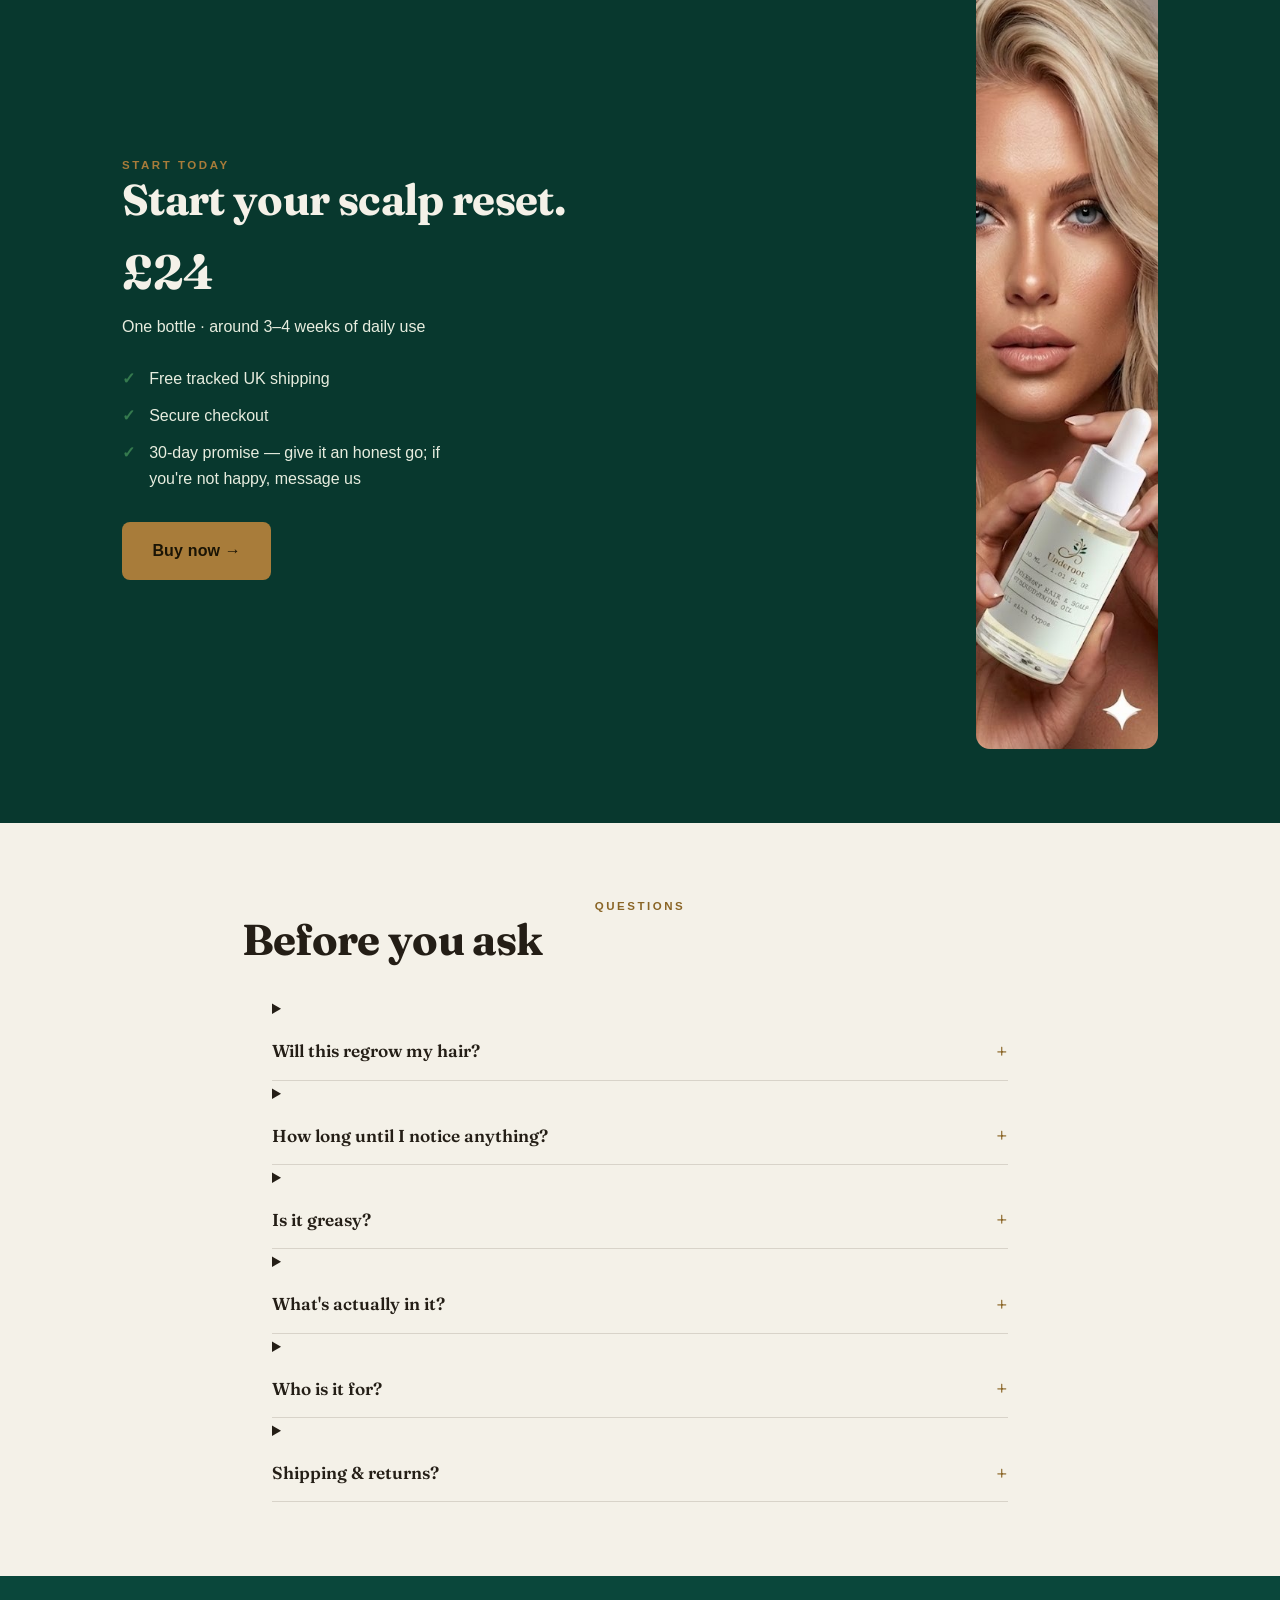
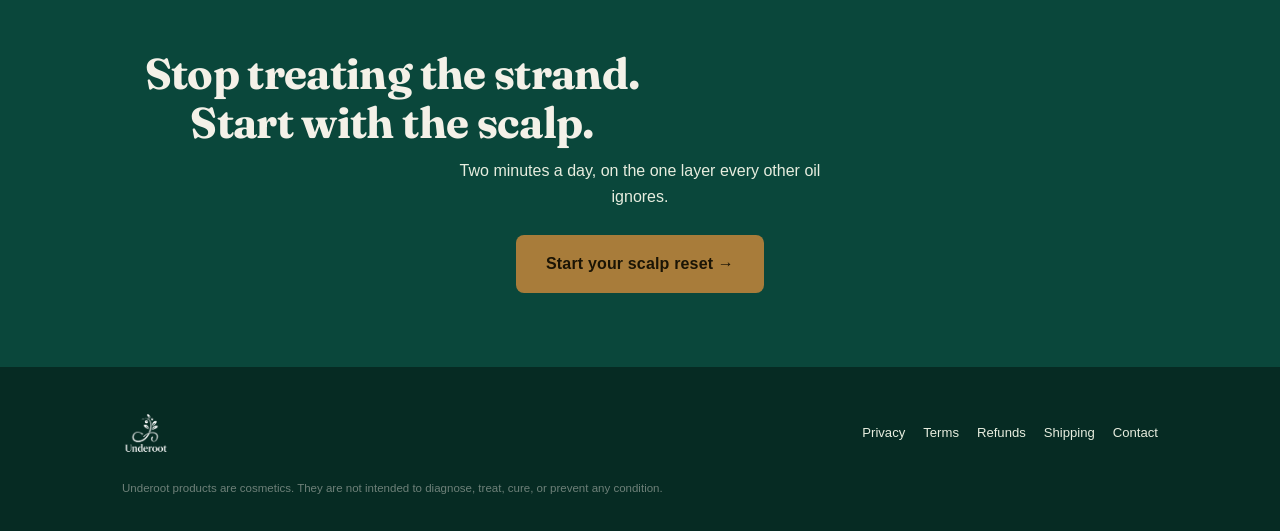
==== commit 07106222: "Underoot: logos across all pages, email-gated 10% discount, add-to-cart + checkout flow, mobile hamb" ====
--- a/index.html
+++ b/index.html
@@ -73,7 +73,7 @@
   .surface-tag{position:relative;display:inline-block;background:var(--paper);padding:0 14px;transform:translateY(-50%);font-size:.66rem;letter-spacing:.2em;text-transform:uppercase;color:var(--muted)}
 
   /* HERO (light / elevated) */
-  .hero{background:linear-gradient(180deg,#FBF9F2 0%, #ECE4D2 100%);color:var(--ink);position:relative;overflow:hidden;border-bottom:1px solid var(--line)}
+  .hero{background:var(--paper);color:var(--ink);position:relative;padding:0 22px;border-bottom:1px solid var(--line)}
   .hero .wrap{padding-top:50px;padding-bottom:0}
   .hero .eyebrow{display:block;text-align:center;color:var(--oil-deep)}
   .hero h1{font-family:var(--serif);font-weight:600;font-size:clamp(2.2rem,7vw,4rem);color:var(--ink);max-width:15ch;margin:.5rem auto 0;text-align:center;line-height:1.06}
@@ -82,6 +82,8 @@
   .hero .cta-row{text-align:center;margin-top:1.7rem}
   .hero .trust{text-align:center;color:var(--muted);font-size:.82rem;margin-top:1rem;letter-spacing:.02em}
   .hero-prod{max-width:330px;margin:1.8rem auto -2px;position:relative;z-index:2}
+  .hero-banner{width:100%;max-width:780px;margin:0 auto;display:block;border-radius:12px}
+  .hero-cta{text-align:center;padding:.85rem 22px 1.1rem}
 
   /* generic section */
   section{padding:74px 0}
@@ -149,6 +151,15 @@
   .offer ul{list-style:none;margin:1.3rem auto 1.6rem;max-width:22rem;text-align:left}
   .offer ul li{padding:.35rem 0 .35rem 1.7rem;position:relative;color:var(--sage-2)}
   .offer ul li::before{content:"✓";position:absolute;left:0;color:var(--secondary);font-weight:700}
+  .offer-grid{display:grid;grid-template-columns:1fr auto;gap:clamp(28px,5vw,64px);align-items:center;text-align:left}
+  .offer-photo{height:clamp(560px,60vw,800px)}
+  .offer-photo img{height:100%;width:auto;border-radius:14px;display:block}
+  .offer-grid .offer-body ul{margin-left:0;margin-right:0}
+  @media(max-width:760px){
+    .offer-grid{grid-template-columns:1fr;justify-items:center;text-align:center}
+    .offer-grid .offer-body ul{margin-left:auto;margin-right:auto}
+    .offer-photo{height:520px;order:-1}
+  }
 
   /* faq */
   .faq{max-width:46rem;margin:2rem auto 0}
@@ -166,6 +177,8 @@
   .foot{display:flex;flex-wrap:wrap;gap:10px 22px;align-items:center;justify-content:space-between}
   .foot a{color:var(--sage-2);text-decoration:none}
   .foot a:hover{color:var(--oil)}
+  .brand-foot{display:inline-block}
+  .brand-foot img{height:64px;width:auto;display:block;filter:brightness(0) invert(1)}
   .disc{color:#6E8079;font-size:.72rem;margin-top:14px;max-width:46rem}
 
   /* reveal */
@@ -182,18 +195,35 @@
   }
 
   /* header brand + shop icons */
-  .brand img{height:74px;width:auto;display:block}
-  .hdr{height:98px}
-  @media(max-width:600px){.brand img{height:60px}.hdr{height:82px}}
-
-  /* scrolling trust marquee */
-  .marquee{background:var(--soil);overflow:hidden;white-space:nowrap;padding:.85rem 0}
-  .marquee-track{display:inline-block;white-space:nowrap;animation:marquee 28s linear infinite;will-change:transform}
-  .marquee-track span{font-family:var(--serif);font-weight:600;font-size:1.05rem;color:#F4F1E8;margin:0 1.4rem}
-  .marquee-track span::before{content:"✦";color:var(--oil);margin-right:1.4rem}
+  .brand img{height:62px;width:auto;display:block}
+  .hdr{height:76px;gap:18px}
+  .main-nav{display:flex;gap:24px;align-items:center;font-family:var(--sans);font-size:.92rem;white-space:nowrap}
+  .main-nav a{color:var(--ink);text-decoration:none;letter-spacing:.01em}
+  .main-nav a:hover{color:var(--oil-deep)}
+  .nav-toggle{display:none;background:none;border:none;cursor:pointer;color:var(--ink);padding:4px;line-height:0}
+  @media(max-width:880px){
+    .nav-toggle{display:block}
+    .main-nav{display:none;position:absolute;top:100%;left:0;right:0;flex-direction:column;gap:0;background:var(--paper);border-bottom:1px solid var(--line);box-shadow:0 12px 26px rgba(20,16,10,.14);padding:4px 22px 12px}
+    .main-nav.open{display:flex}
+    .main-nav a{padding:14px 2px;border-top:1px solid var(--line);font-size:1.02rem}
+    .main-nav a:first-child{border-top:none}
+  }
+  @media(max-width:600px){.brand img{height:50px}.hdr{height:64px}}
+
+  /* scrolling trust marquee (compact) */
+  .marquee{background:var(--soil);overflow:hidden;white-space:nowrap;padding:.4rem 0}
+  .marquee-track{display:inline-block;white-space:nowrap;animation:marquee 30s linear infinite;will-change:transform}
+  .marquee-track span{font-family:var(--sans);font-weight:600;font-size:.78rem;letter-spacing:.08em;text-transform:uppercase;color:#F4F1E8;margin:0 1rem}
+  .marquee-track span::before{content:"✦";color:var(--oil);margin-right:1rem}
   .marquee:hover .marquee-track{animation-play-state:paused}
   @keyframes marquee{from{transform:translateX(0)}to{transform:translateX(-50%)}}
   @media(prefers-reduced-motion:reduce){.marquee-track{animation:none}}
+
+  /* rotating trust bar (top of page) */
+  .rotbar{background:var(--soil);color:#F4F1E8;display:flex;align-items:center;justify-content:center;gap:1.4rem;padding:.5rem 1rem}
+  .rotbar .rot-label{min-width:210px;text-align:center;font-family:var(--sans);font-weight:600;font-size:.78rem;letter-spacing:.14em;text-transform:uppercase;transition:opacity .35s ease}
+  .rotbar button{background:none;border:none;color:#F4F1E8;cursor:pointer;font-size:1.1rem;line-height:1;opacity:.65;padding:.1rem .4rem}
+  .rotbar button:hover{opacity:1}
   .hdr-icons{display:flex;align-items:center;gap:16px}
   .region{font-size:.82rem;border:1px solid var(--line);border-radius:999px;padding:.25rem .7rem;color:var(--ink)}
   .hdr-icons .icon{color:var(--ink);display:flex;align-items:center}
@@ -229,31 +259,49 @@
   .promo-fab span{display:block;font-size:1.15rem;letter-spacing:0}
   .promo-fab:hover{transform:scale(1.07);background:#BC8C46}
   .promo-fab:focus-visible{outline:3px solid var(--rosemary);outline-offset:2px}
+  .promo form{display:flex;flex-direction:column;gap:.6rem;margin-bottom:.2rem}
+  .promo input[type=email]{width:100%;font-family:var(--sans);font-size:1rem;padding:.72rem .85rem;border:1px solid var(--line);border-radius:var(--radius);background:#fff;color:var(--ink)}
+  .promo input[type=email]::placeholder{color:#9c9384}
+  .promo input[type=email]:focus{outline:none;border-color:var(--oil);box-shadow:0 0 0 3px rgba(168,124,58,.18)}
+  .promo form .btn{font-family:var(--sans)}
+  .promo .promo-err{color:#9a2b1f;font-size:.82rem;margin:.1rem 0 .2rem}
+  .promo .promo-fine{font-size:.72rem;color:var(--muted);margin:.7rem 0 0}
   @media (prefers-reduced-motion:reduce){.promo-overlay,.promo,.promo-fab{transition:none}}
 </style>
 </head>
 <body>
 
+<!-- rotating trust bar -->
+<div class="rotbar">
+  <button id="rotPrev" type="button" aria-label="Previous">‹</button>
+  <span class="rot-label" id="rotLabel">Plant-Based</span>
+  <button id="rotNext" type="button" aria-label="Next">›</button>
+</div>
+
 <header>
   <div class="wrap hdr">
     <a class="brand" href="/"><img src="images/logo.png" alt="Underoot" /></a>
+    <nav class="main-nav">
+      <a href="/">Home</a>
+      <a href="/product.html">Shop now</a>
+      <a href="/about.html">About us</a>
+      <a href="/contact.html">Contact</a>
+      <a href="/track.html">Track your order</a>
+    </nav>
     <div class="hdr-icons">
+      <button class="nav-toggle" id="navToggle" aria-label="Open menu" aria-expanded="false"><svg viewBox="0 0 24 24" width="24" height="24" fill="none" stroke="currentColor" stroke-width="1.8" stroke-linecap="round"><path d="M3 6h18M3 12h18M3 18h18"/></svg></button>
       <span class="region">GB &#9662;</span>
-      <a class="icon" href="/contact" aria-label="Account"><svg viewBox="0 0 24 24" width="22" height="22" fill="none" stroke="currentColor" stroke-width="1.6"><circle cx="12" cy="8" r="3.5"/><path d="M5 20c0-3.6 3.2-5.6 7-5.6s7 2 7 5.6"/></svg></a>
-      <a class="icon" href="/product" aria-label="Shop"><svg viewBox="0 0 24 24" width="22" height="22" fill="none" stroke="currentColor" stroke-width="1.6"><path d="M6.5 8h11l-1 11.5H7.5L6.5 8z"/><path d="M9 8a3 3 0 0 1 6 0"/></svg></a>
+      <a class="icon" href="/product.html" aria-label="Cart"><svg viewBox="0 0 24 24" width="23" height="23" fill="none" stroke="currentColor" stroke-width="1.6"><circle cx="9" cy="20" r="1.3"/><circle cx="17.5" cy="20" r="1.3"/><path d="M3 4h2.2l2.1 11a1 1 0 0 0 1 .8h8a1 1 0 0 0 1-.78L20.5 8H6.3"/></svg></a>
     </div>
   </div>
 </header>
 
-<!-- HERO -->
+<!-- HERO (banner cover) -->
 <section class="hero">
-  <div class="wrap">
-    <span class="eyebrow">Scalp-first hair care · nurtured by nature</span>
-    <h1>Your hair was never the problem. Your <em>scalp</em> was.</h1>
-    <p class="sub">A lightweight rosemary scalp oil that feeds the one layer almost every other oil ignores — for the look of fuller, denser, healthier hair. Two minutes a day.</p>
-    <div class="cta-row"><a class="btn" href="/product">Shop now →</a></div>
+  <a href="/product.html" aria-label="Shop Underoot"><img src="images/hero.jpg" alt="Underoot — Refined Evolution. Nurtured by nature." class="hero-banner" /></a>
+  <div class="hero-cta">
+    <div class="cta-row"><a class="btn" href="/product.html">Shop now →</a></div>
     <p class="trust">Free tracked UK shipping &nbsp;·&nbsp; 30-day promise &nbsp;·&nbsp; COSMOS Organic</p>
-    <div class="hero-prod"><img src="images/lifestyle.jpg" alt="Underoot Rosemary Hair &amp; Scalp Strengthening Oil bottle" style="width:100%;border-radius:var(--radius);box-shadow:0 18px 46px rgba(42,33,18,.22)" /></div>
   </div>
 </section>
 
@@ -263,14 +311,14 @@
 </div></div>
 
 <!-- PRODUCT INTRO -->
-<section>
+<section style="padding-top:26px">
   <div class="wrap intro rv">
     <img src="images/oil-droplets.jpg" alt="Underoot Rosemary Hair &amp; Scalp Strengthening Oil with golden oil droplets" loading="lazy" />
     <div>
       <span class="eyebrow">The oil</span>
       <h2>Rosemary Hair &amp; Scalp Strengthening Oil</h2>
       <p class="lead" style="margin-top:1rem">A lightweight, fast-absorbing blend of nine plant oils led by rosemary — it nourishes the scalp and supports the look of fuller, healthier hair. Vegan, cruelty-free and COSMOS Organic certified.</p>
-      <div style="margin-top:1.4rem"><a class="btn" href="/product">View the product →</a></div>
+      <div style="margin-top:1.4rem"><a class="btn" href="/product.html">View the product →</a></div>
     </div>
   </div>
 </section>
@@ -354,7 +402,6 @@
   <div class="wrap center rv">
     <span class="eyebrow">The results</span>
     <img src="images/clinical.jpg" alt="Clinically tested — 90% noticed improved fullness, 87% denser-looking hair, 82% less dry scalp" style="width:100%;max-width:600px;border-radius:var(--radius);margin:1.4rem auto 0;display:block" />
-    <img src="images/results-6weeks.jpg" alt="Fuller, thicker, denser-looking hair in as little as 6 weeks" style="width:100%;max-width:600px;border-radius:var(--radius);margin:1.4rem auto 0;display:block" />
     <p class="lead" style="margin-top:1.2rem;font-size:.82rem">Results from independent studies over 12 weeks of daily use; individual results may vary. Underoot is a cosmetic oil that supports the look of healthier hair, not a treatment for hair loss.</p>
   </div>
 </section>
@@ -379,17 +426,20 @@
 
 <!-- OFFER -->
 <section class="offer">
-  <div class="wrap rv">
-    <span class="eyebrow on-dark">Start today</span>
-    <h2>Start your scalp reset.</h2>
-    <div class="price">£24</div>
-    <p style="color:var(--sage-2)">One bottle · around 3–4 weeks of daily use</p>
-    <ul>
-      <li>Free tracked UK shipping</li>
-      <li>Secure checkout</li>
-      <li>30-day promise — give it an honest go; if you're not happy, message us</li>
-    </ul>
-    <a class="btn" href="https://buy.stripe.com/8x26oHetd9Acgf82Y9eAg00">Buy now →</a>
+  <div class="wrap offer-grid rv">
+    <div class="offer-body">
+      <span class="eyebrow on-dark">Start today</span>
+      <h2>Start your scalp reset.</h2>
+      <div class="price">£24</div>
+      <p style="color:var(--sage-2)">One bottle · around 3–4 weeks of daily use</p>
+      <ul>
+        <li>Free tracked UK shipping</li>
+        <li>Secure checkout</li>
+        <li>30-day promise — give it an honest go; if you're not happy, message us</li>
+      </ul>
+      <a class="btn" href="/product.html">Buy now →</a>
+    </div>
+    <div class="offer-photo"><img src="images/model-blonde.jpg" alt="Woman holding the Underoot Rosemary Hair &amp; Scalp Strengthening Oil" loading="lazy" /></div>
   </div>
 </section>
 
@@ -414,14 +464,14 @@
   <div class="wrap rv">
     <h2>Stop treating the strand.<br>Start with the scalp.</h2>
     <p>Two minutes a day, on the one layer every other oil ignores.</p>
-    <a class="btn" href="https://buy.stripe.com/8x26oHetd9Acgf82Y9eAg00">Start your scalp reset →</a>
+    <a class="btn" href="/product.html">Start your scalp reset →</a>
   </div>
 </section>
 
 <footer>
   <div class="wrap">
     <div class="foot">
-      <div class="mark" style="color:var(--paper)">Under<span style="color:var(--oil)">oot</span></div>
+      <a class="brand-foot" href="/"><img src="images/logo.png" alt="Underoot" /></a>
       <div style="display:flex;gap:18px;flex-wrap:wrap">
         <a href="/privacy">Privacy</a><a href="/terms">Terms</a><a href="/refunds">Refunds</a><a href="/shipping">Shipping</a><a href="/contact">Contact</a>
       </div>
@@ -434,17 +484,55 @@
 <div class="promo-overlay" id="promoOverlay" role="dialog" aria-modal="true" aria-label="10% off launch offer">
   <div class="promo">
     <button class="x" id="promoClose" aria-label="Close offer">&times;</button>
-    <span class="eyebrow">Launch offer</span>
-    <h3>10% off your order</h3>
-    <p>Tap below and the code's applied automatically — or enter it at checkout.</p>
-    <button class="code" id="promoCode" title="Click to copy">WELCOME10</button>
-    <a class="btn" href="https://buy.stripe.com/8x26oHetd9Acgf82Y9eAg00?prefilled_promo_code=WELCOME10">Shop now &amp; save →</a>
-    <button class="skip" id="promoSkip">No thanks</button>
+    <!-- State 1: email gate -->
+    <div class="promo-gate" id="promoGate">
+      <span class="eyebrow">Launch offer</span>
+      <h3>Get 10% off your first order</h3>
+      <p>Drop your email and we'll send your code — plus first word on restocks &amp; new drops.</p>
+      <form id="promoForm" novalidate>
+        <input type="email" id="promoEmail" name="email" required autocomplete="email" placeholder="you@email.com" aria-label="Your email address" />
+        <button type="submit" class="btn" id="promoSubmit">Email me my code →</button>
+      </form>
+      <p class="promo-err" id="promoErr" hidden>Please enter a valid email address.</p>
+      <button class="skip" id="promoSkip">No thanks</button>
+      <p class="promo-fine">No spam — just the occasional update. Unsubscribe anytime.</p>
+    </div>
+
+    <!-- State 2: code revealed (after sign-up, or for returning subscribers) -->
+    <div class="promo-done" id="promoDone" hidden>
+      <span class="eyebrow">You're in</span>
+      <h3>Here's your 10% off</h3>
+      <p>Enter this at checkout — or tap below and it's applied for you.</p>
+      <button class="code" id="promoCode" title="Click to copy">WELCOME10</button>
+      <a class="btn" id="promoShop" href="/product.html">Shop now &amp; save →</a>
+    </div>
   </div>
 </div>
 <button class="promo-fab" id="promoFab" aria-label="Open 10% off offer"><span>10%</span>OFF</button>
 
 <script>
+  // rotating trust labels (top bar)
+  (function(){
+    var labels=["Plant-Based","Free UK Shipping","Expertly Created","Vegan Ingredients","COSMOS Organic Certified","Cruelty-Free","Science-Backed"];
+    var el=document.getElementById('rotLabel'); if(!el) return;
+    var i=0, t=null;
+    function show(n){ el.style.opacity=0; setTimeout(function(){ i=(n+labels.length)%labels.length; el.textContent=labels[i]; el.style.opacity=1; },180); }
+    function start(){ if(!matchMedia('(prefers-reduced-motion:reduce)').matches){ t=setInterval(function(){show(i+1);},3500); } }
+    function restart(){ if(t){clearInterval(t);} start(); }
+    var p=document.getElementById('rotPrev'), n=document.getElementById('rotNext');
+    p&&p.addEventListener('click',function(){show(i-1);restart();});
+    n&&n.addEventListener('click',function(){show(i+1);restart();});
+    start();
+  })();
+
+  // mobile nav toggle
+  (function(){
+    var t=document.getElementById('navToggle'), n=document.querySelector('.main-nav');
+    if(!t||!n) return;
+    t.addEventListener('click',function(){ var open=n.classList.toggle('open'); t.setAttribute('aria-expanded',open?'true':'false'); });
+    n.addEventListener('click',function(e){ if(e.target.tagName==='A'){ n.classList.remove('open'); t.setAttribute('aria-expanded','false'); } });
+  })();
+
   // reveal on scroll
   const rv=document.querySelectorAll('.rv');
   if('IntersectionObserver' in window && !matchMedia('(prefers-reduced-motion:reduce)').matches){
@@ -456,21 +544,51 @@
   const ds=document.querySelectorAll('.faq details');
   ds.forEach(d=>d.addEventListener('toggle',()=>{ if(d.open) ds.forEach(o=>{if(o!==d)o.open=false}); }));
 
-  // launch discount popup + badge
+  // launch discount popup + email gate
   (function(){
     const ov=document.getElementById('promoOverlay'),
           fab=document.getElementById('promoFab'),
           x=document.getElementById('promoClose'),
           skip=document.getElementById('promoSkip'),
-          code=document.getElementById('promoCode');
+          code=document.getElementById('promoCode'),
+          gate=document.getElementById('promoGate'),
+          done=document.getElementById('promoDone'),
+          form=document.getElementById('promoForm'),
+          email=document.getElementById('promoEmail'),
+          err=document.getElementById('promoErr');
     if(!ov) return;
-    const open=()=>ov.classList.add('open'), close=()=>ov.classList.remove('open');
+
+    // ▼ MailerLite: paste your embedded-form action URL between the quotes (see setup steps). Leave "" until then.
+    const MAILERLITE_FORM_ACTION="";
+
+    const isSub=()=>{ try{ return localStorage.getItem('ul_sub')==='1'; }catch(e){ return false; } };
+    const markSub=()=>{ try{ localStorage.setItem('ul_sub','1'); }catch(e){} };
+    const showDone=()=>{ if(gate)gate.hidden=true; if(done)done.hidden=false; };
+    const showGate=()=>{ if(done)done.hidden=true; if(gate)gate.hidden=false; };
+    const open=()=>{ isSub()?showDone():showGate(); ov.classList.add('open'); };
+    const close=()=>ov.classList.remove('open');
+
+    if(isSub()) showDone();
     try{ if(!sessionStorage.getItem('promoSeen')){ setTimeout(open,1400); sessionStorage.setItem('promoSeen','1'); } }catch(e){ setTimeout(open,1400); }
+
     fab&&fab.addEventListener('click',open);
     x&&x.addEventListener('click',close);
     skip&&skip.addEventListener('click',close);
     ov.addEventListener('click',e=>{ if(e.target===ov) close(); });
     document.addEventListener('keydown',e=>{ if(e.key==='Escape') close(); });
+
+    form&&form.addEventListener('submit',function(e){
+      e.preventDefault();
+      const v=(email.value||'').trim();
+      if(!/^[^\s@]+@[^\s@]+\.[^\s@]+$/.test(v)){ if(err)err.hidden=false; email.focus(); return; }
+      if(err)err.hidden=true;
+      if(MAILERLITE_FORM_ACTION){
+        try{ const fd=new FormData(); fd.append('fields[email]',v);
+          fetch(MAILERLITE_FORM_ACTION,{method:'POST',body:fd,mode:'no-cors'}).catch(function(){}); }catch(e){}
+      }
+      markSub(); showDone();
+    });
+
     code&&code.addEventListener('click',()=>{
       try{ navigator.clipboard.writeText(code.textContent.trim()); }catch(e){}
       const o=code.textContent; code.textContent='Copied ✓'; setTimeout(()=>code.textContent=o,1200);
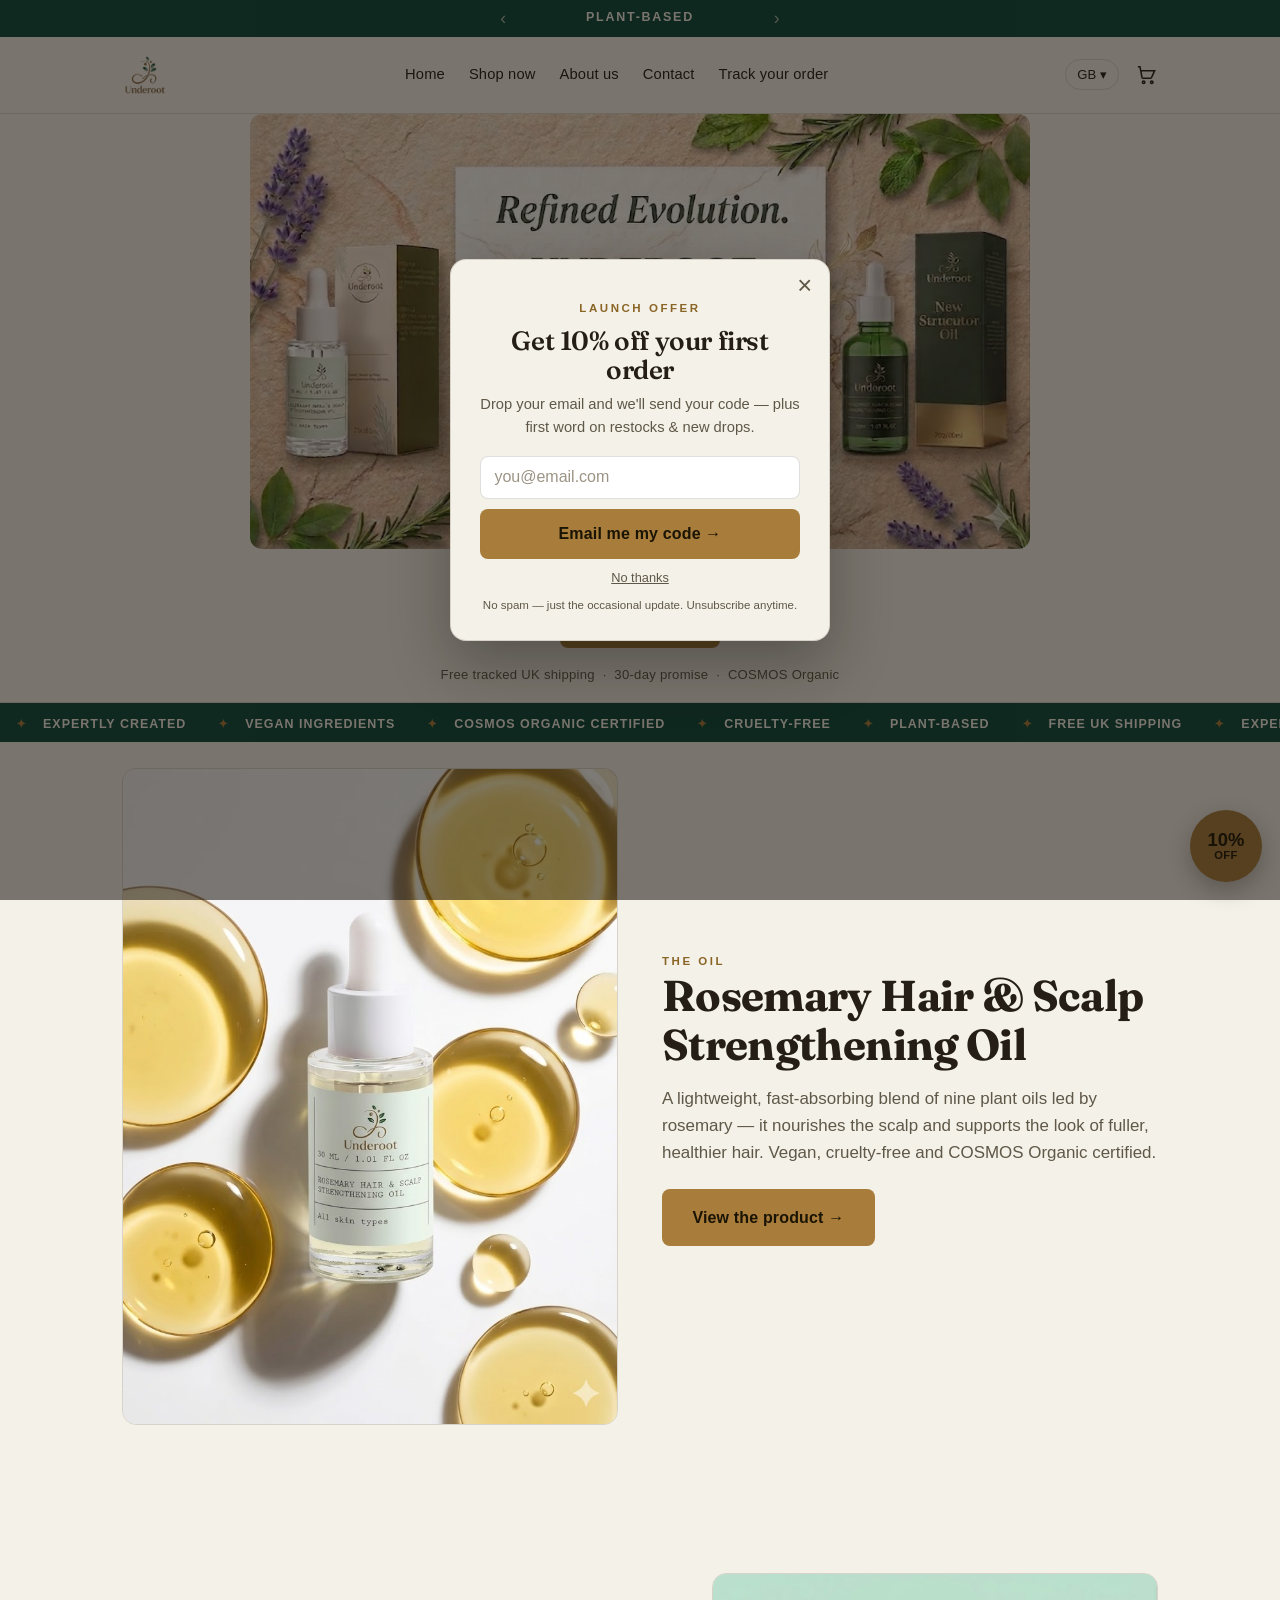
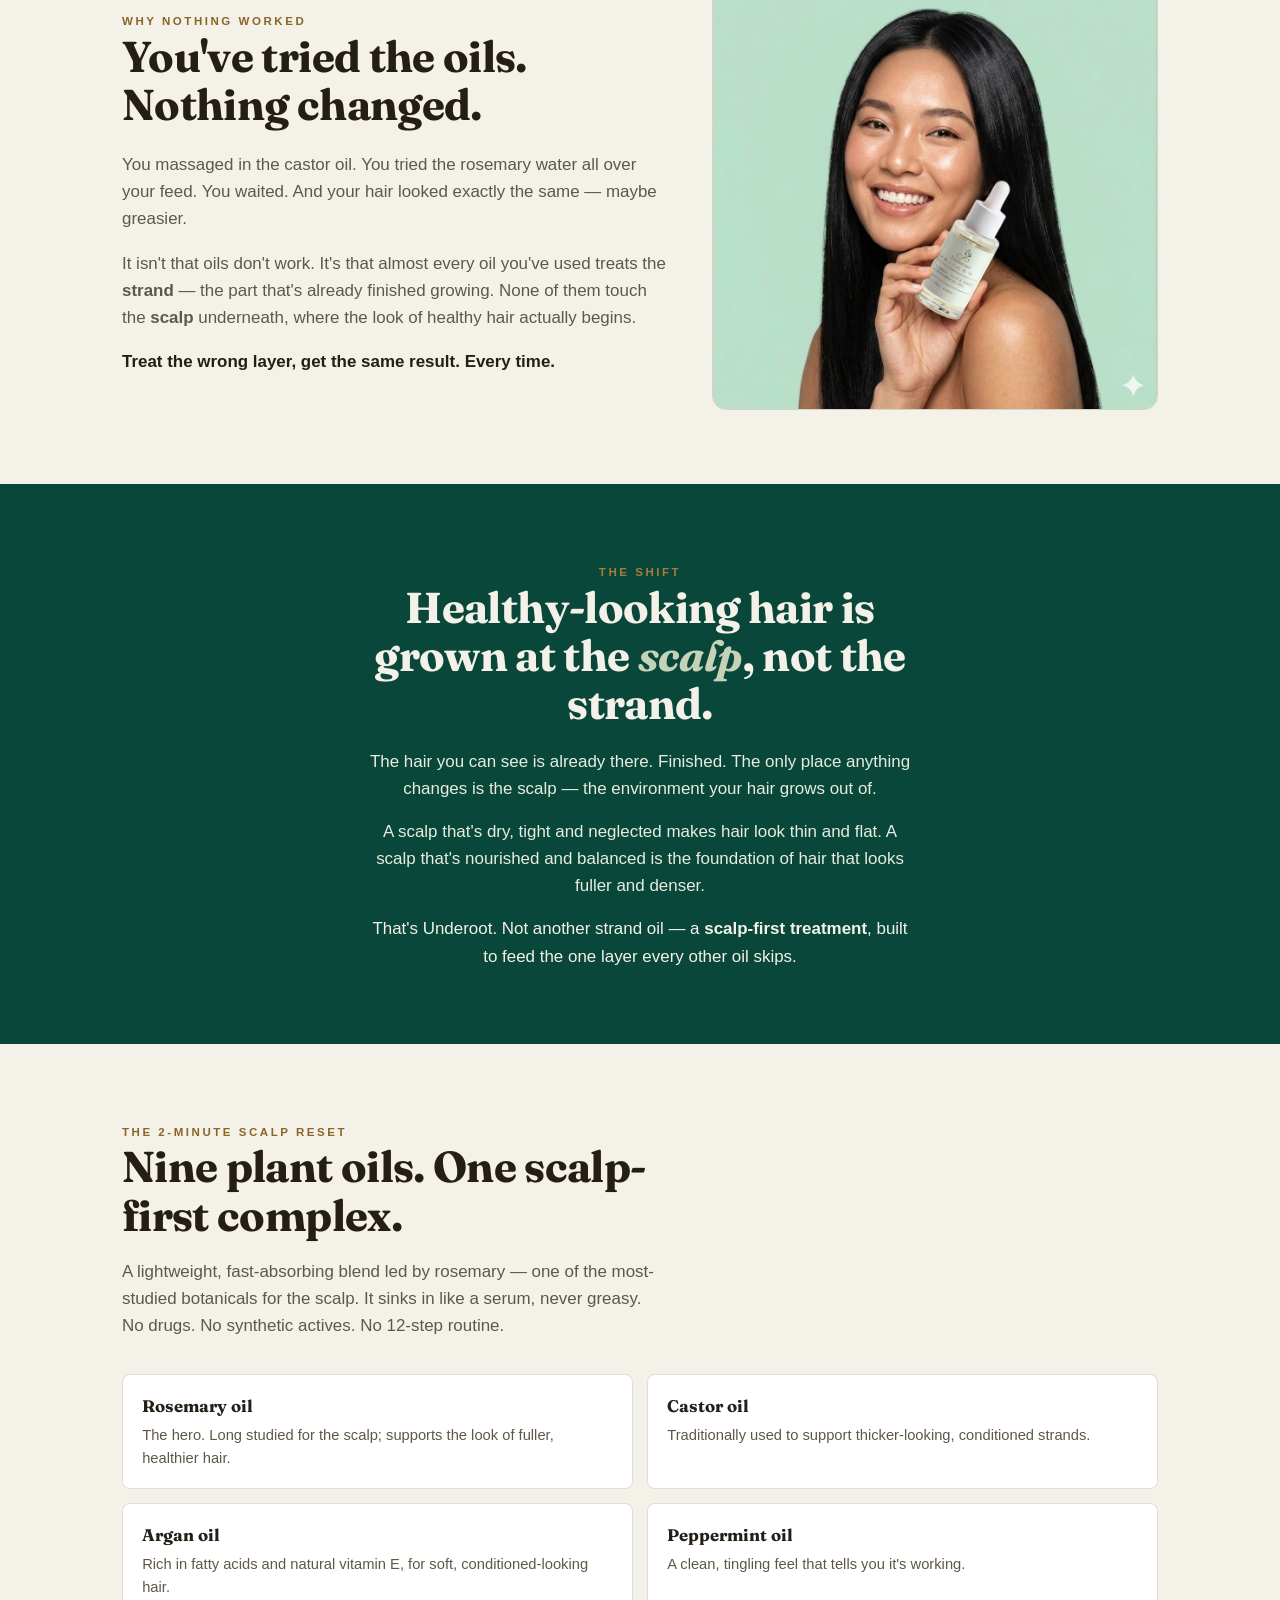
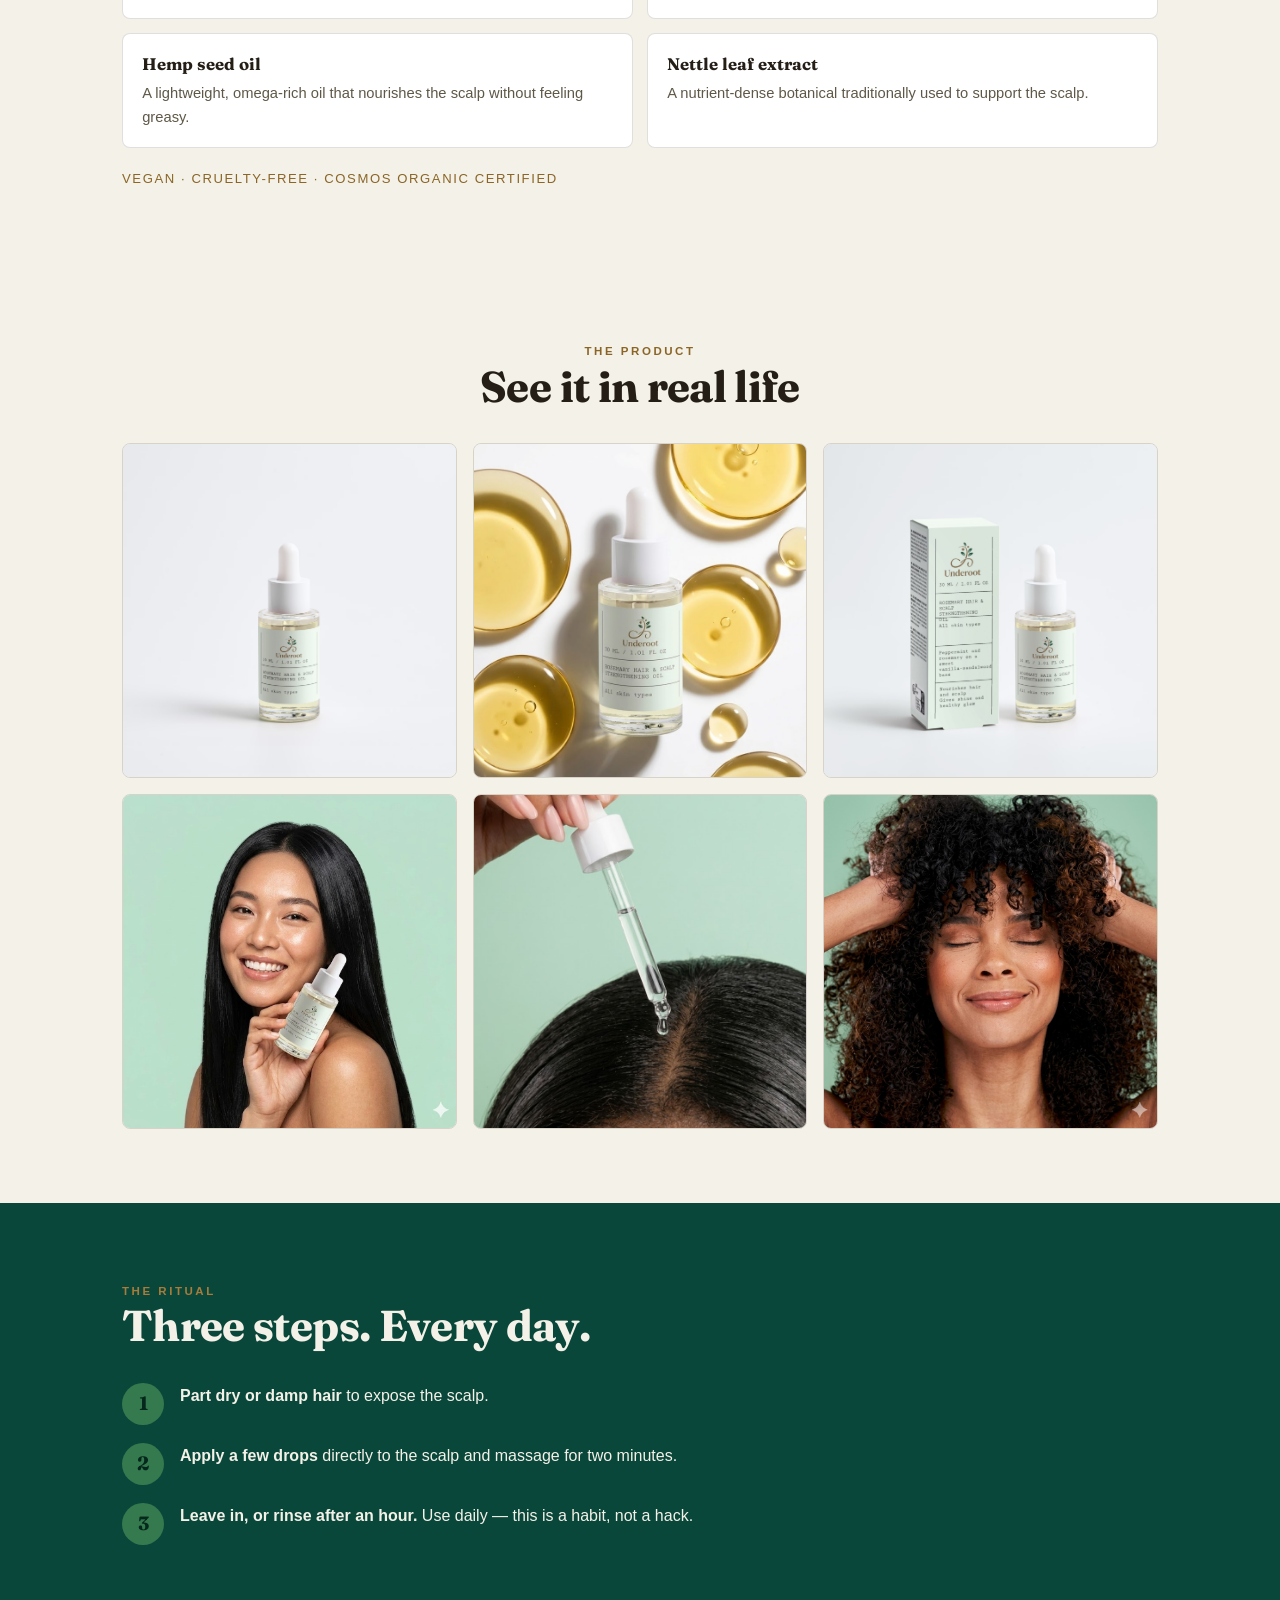
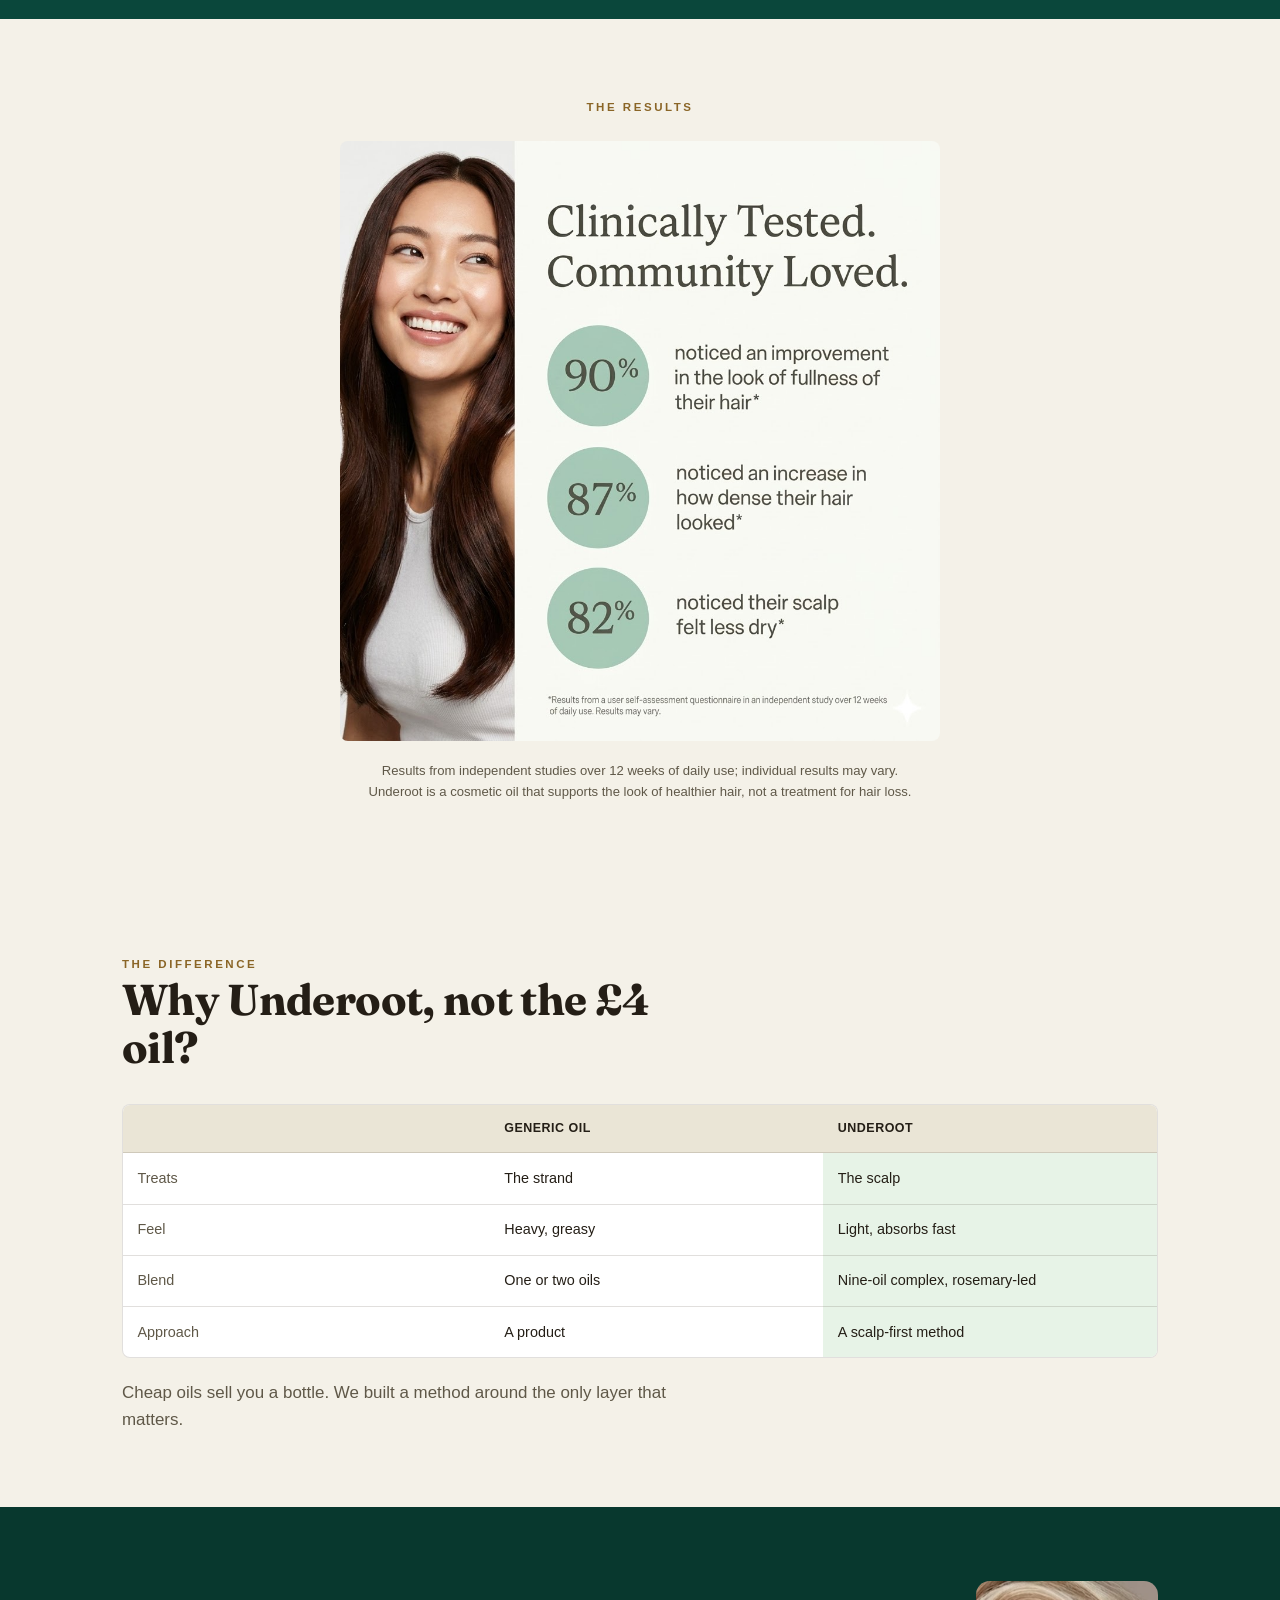
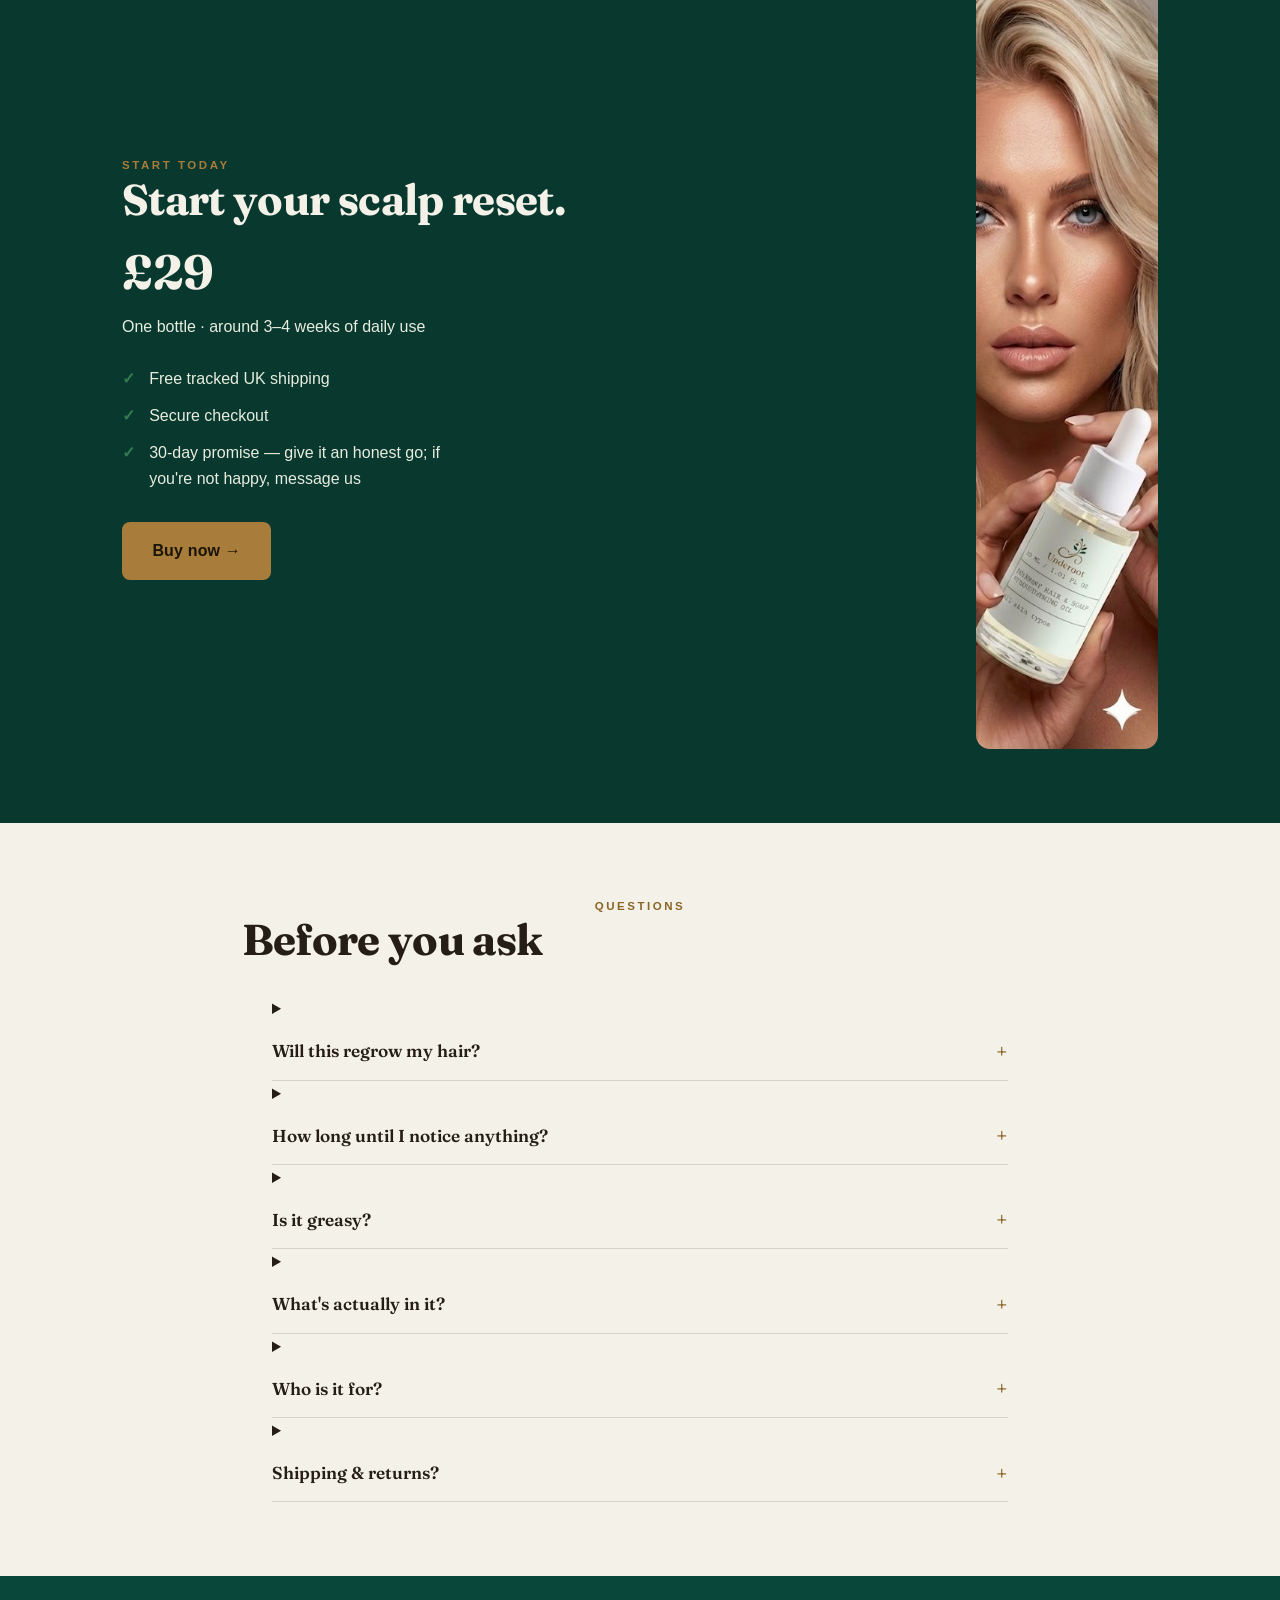
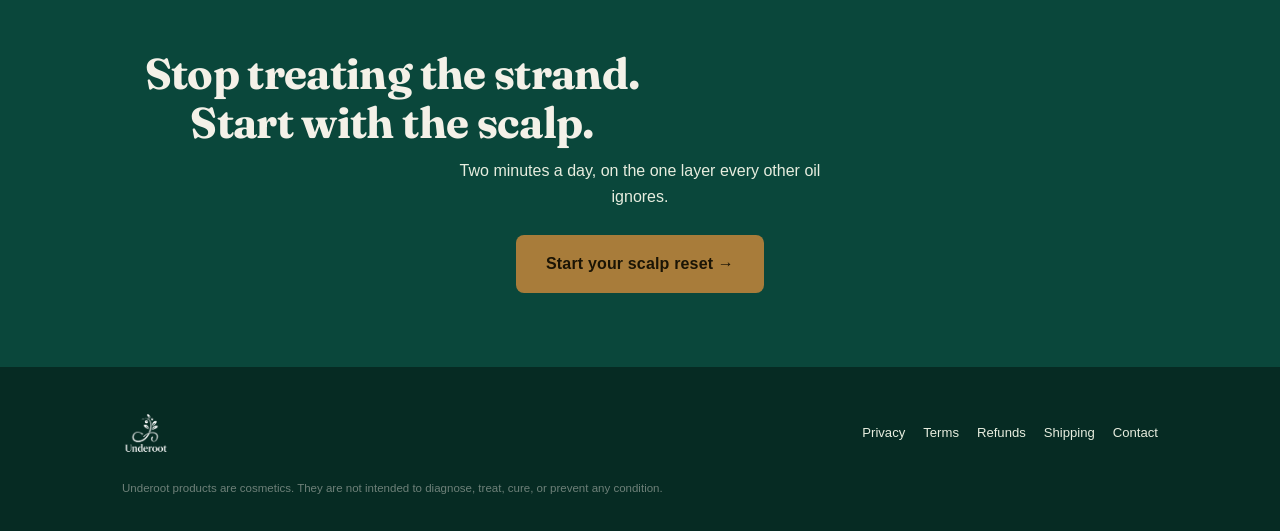
==== commit 6598e4c5: "Price £24 → £29 (bake in free UK shipping for ~£9 margin) Co-Authored-By: Claude Opus 4.8 <noreply@a" ====
--- a/index.html
+++ b/index.html
@@ -430,7 +430,7 @@
     <div class="offer-body">
       <span class="eyebrow on-dark">Start today</span>
       <h2>Start your scalp reset.</h2>
-      <div class="price">£24</div>
+      <div class="price">£29</div>
       <p style="color:var(--sage-2)">One bottle · around 3–4 weeks of daily use</p>
       <ul>
         <li>Free tracked UK shipping</li>
